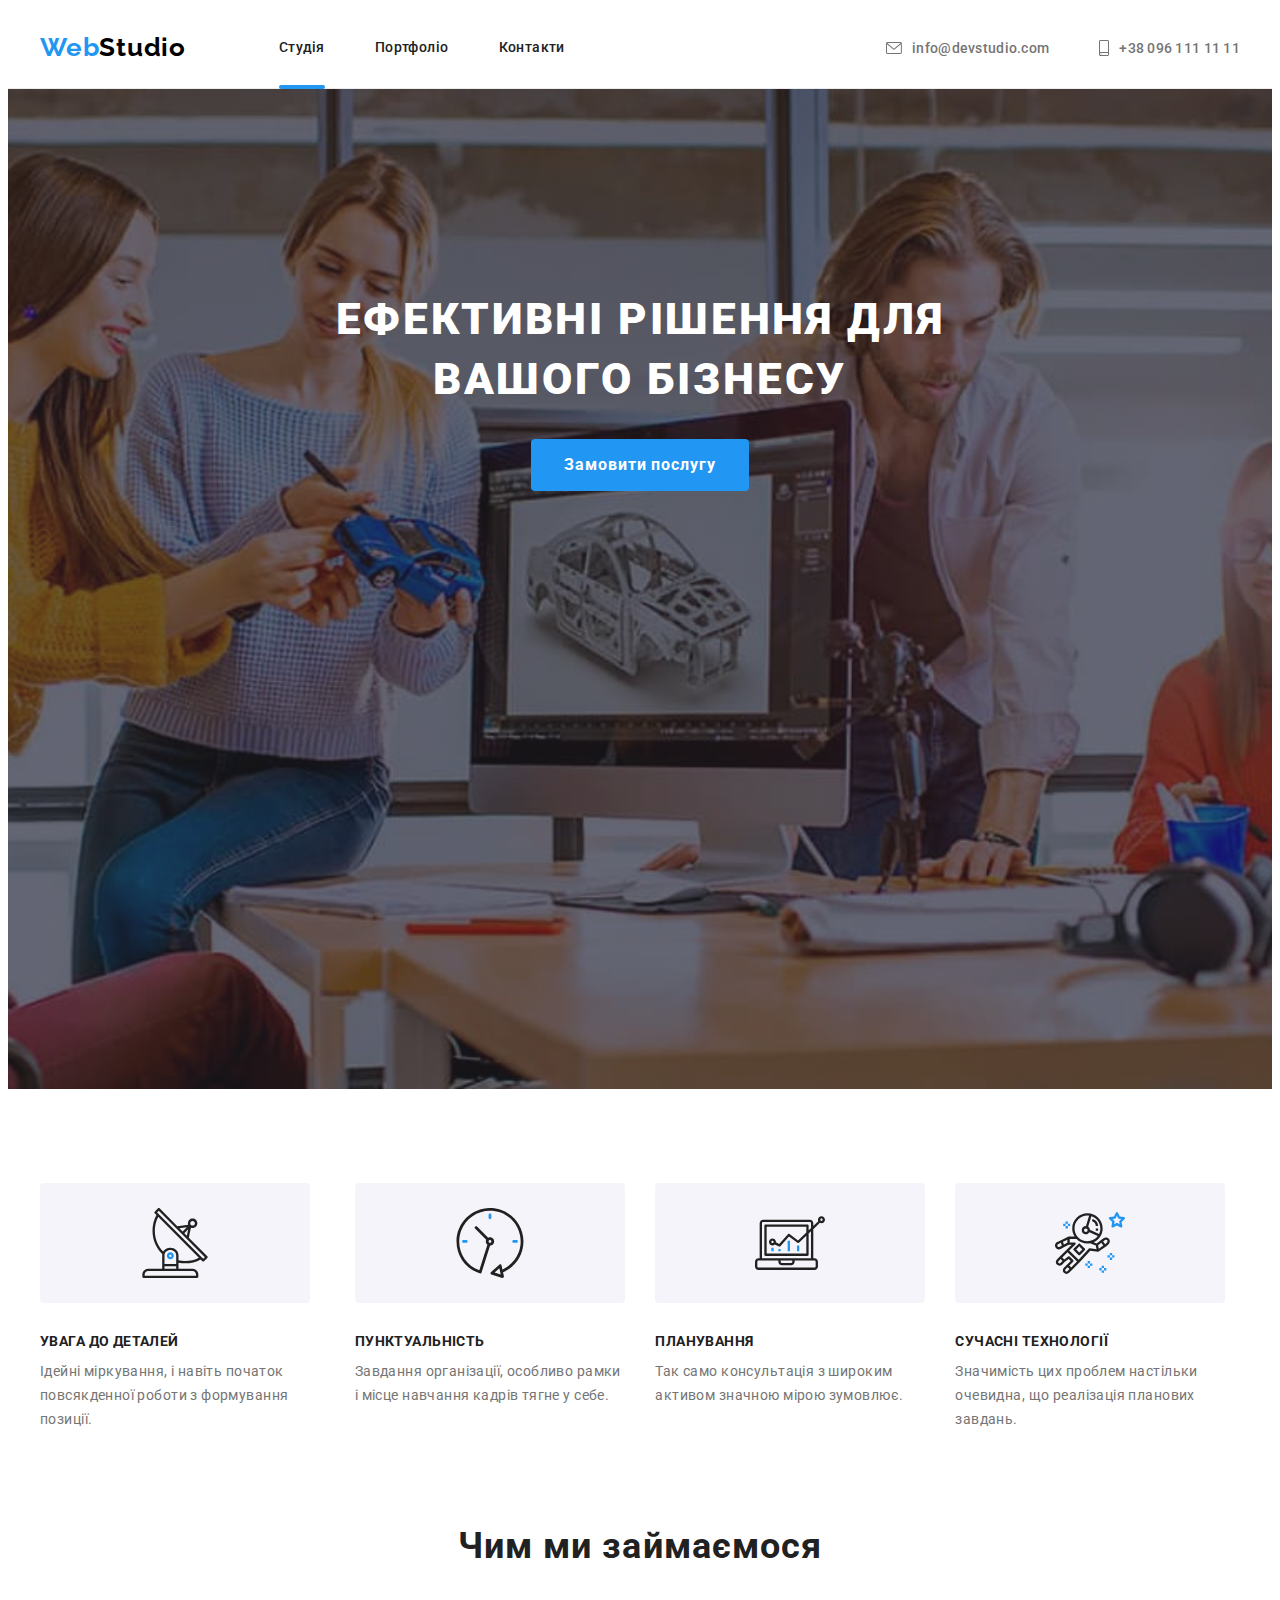
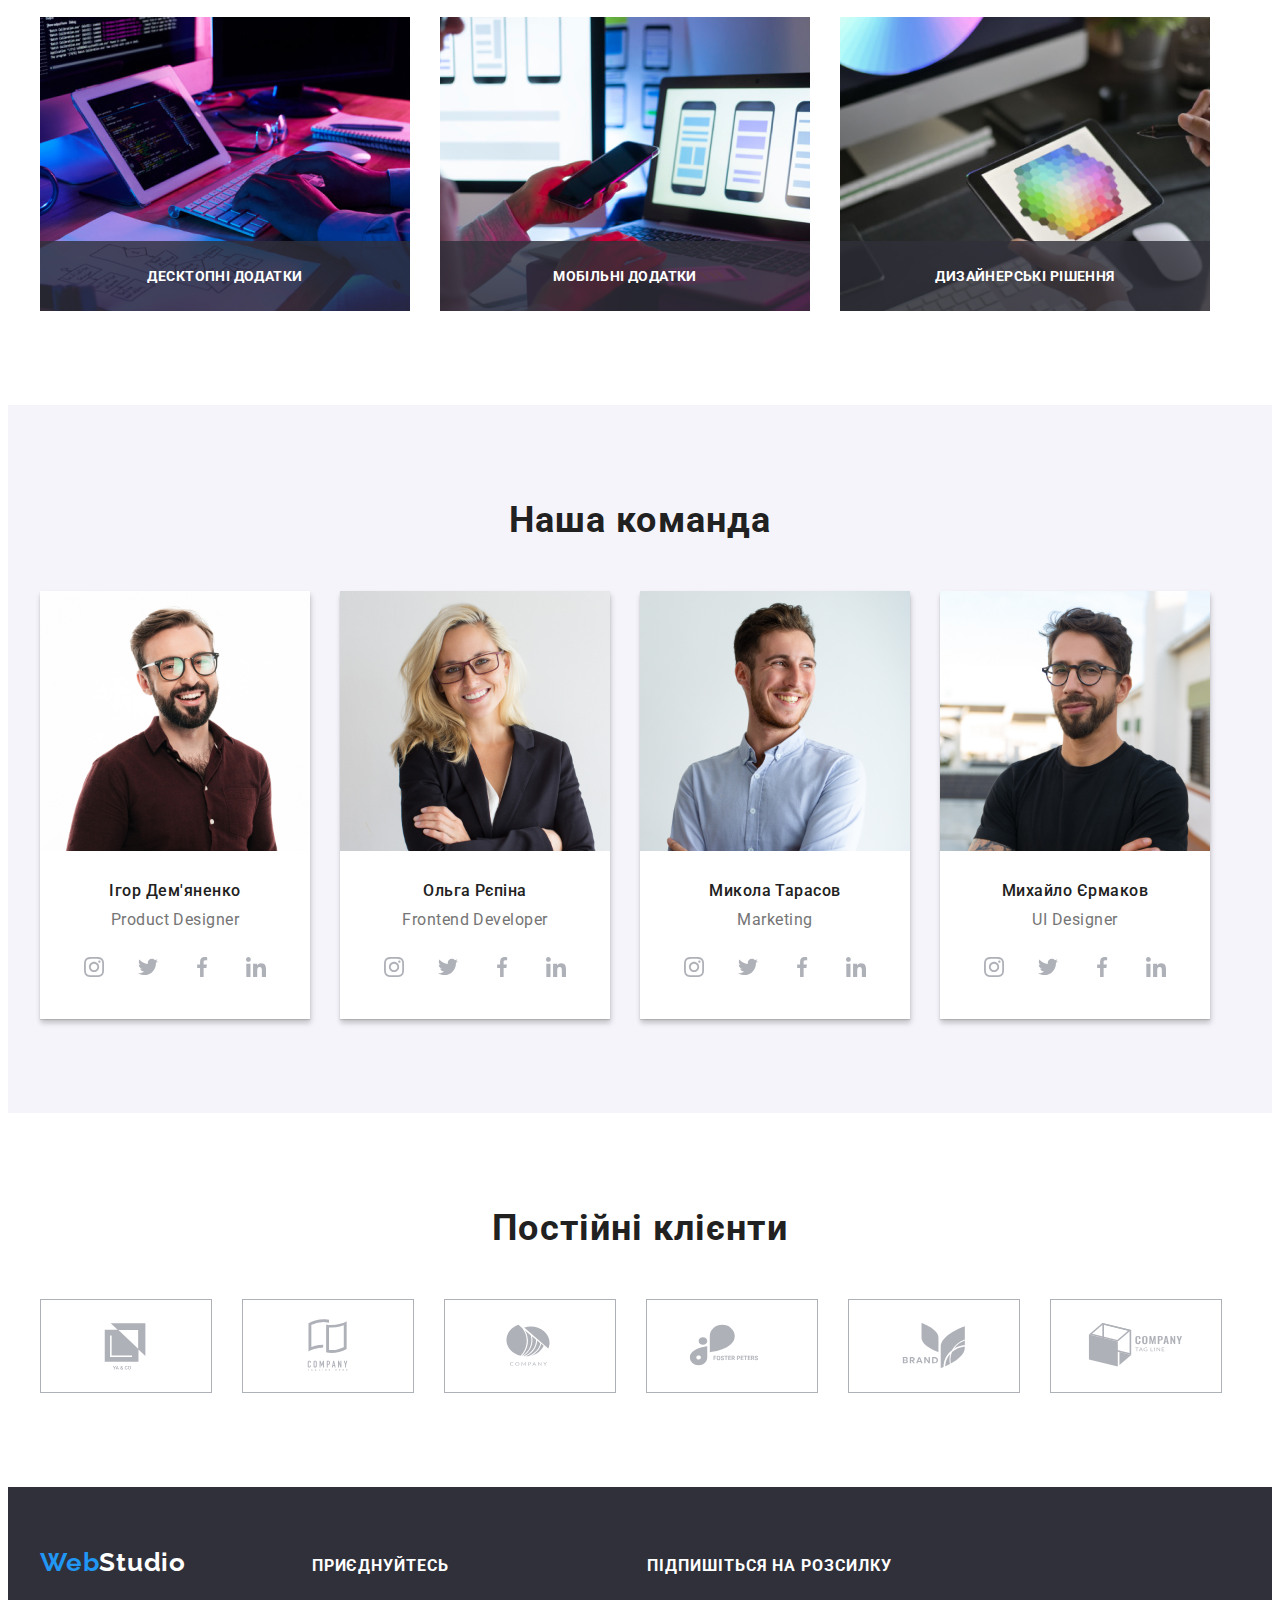
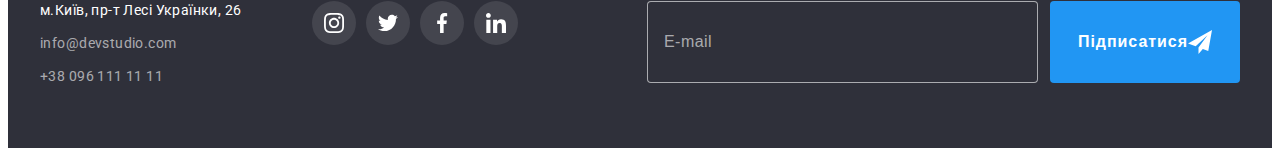
==== index.html @ e8930f2f "summary required" ====
<!DOCTYPE html>
<html lang="uk">
  <head>
    <meta charset="UTF-8" />
    <meta http-equiv="X-UA-Compatible" content="IE=edge" />
    <meta name="viewport" content="width=device-width, initial-scale=1.0" />
    <title>Web Studio</title>
    <link rel="preconnect" href="https://fonts.googleapis.com" />
    <link rel="preconnect" href="https://fonts.gstatic.com" crossorigin />
    <link
      href="https://fonts.googleapis.com/css2?family=Montserrat:wght@400;700&family=Raleway:wght@700&family=Roboto:wght@400;500;700;900&display=swap"
      rel="stylesheet"
    />

    <!-- normalize -->
     <link
      rel="stylesheet"
      href="https://cdnjs.cloudflare.com/ajax/libs/modern-normalize/1.1.0/modern-normalize.min.css"
      integrity="sha512-wpPYUAdjBVSE4KJnH1VR1HeZfpl1ub8YT/NKx4PuQ5NmX2tKuGu6U/JRp5y+Y8XG2tV+wKQpNHVUX03MfMFn9Q=="
      crossorigin="anonymous"
      referrerpolicy="no-referrer"
    /> 

    <link rel="stylesheet" href="./css/styles.css"/>
  </head>
  <body>
    <!-- Шапка сторінки -->
    <header class="section-header">
      <div class="container header-box">
        <a class="link-header" href=""><span class="logo">Web</span>Studio</a>

      <!-- Навігація -->
      <nav class="nav">
        <ul class="nav-list">
          <li class="nav-item">
            <a class="link-n current" href="index.html">Студія</a>
          </li>
          <li class="nav-item">
            <a class="link-n" href="portfolio.html">Портфоліо</a>
          </li>
          <li class="nav-item">
            <a class="link-n" href="">Контакти</a></li>
        </ul>
      </nav>
     
        <ul class="list-contacts">
        <li class="contacts">
          
          <a class="link-mail" href="mailto:info@devstudio.com"
            ><svg class="mail-icon" width="16" height="12">
              <use href="./Images/icons.svg#icon-envelope">                
              </use>
            </svg>info@devstudio.com</a>
          
        </li>
        <li class="contacts">
          
          <a class="link-tel tel" href="tel:+380961111111"
            ><svg class="tel-icon" width="10" height="16">
              <use href="./Images/icons.svg#icon-smartphone">                
              </use>
            </svg>+38 096 111 11 11</a>
            
        </li>
      </ul>      
    </div>      
    </header>

  <main>
      <!--Hero-->
      <section class="section-hero">
      
        <h1 class="hero-title">Ефективні рішення для вашого бізнесу</h1>
        <button data-modal-open class="button" type="button">Замовити послугу</button>
      
      </section>


       <!--Feature-->
      <section class="section section-feature">
        <div class="container">
          <ul class="feature-list">
            <li class="feature-item">
              <div class="feature-btn">
                <svg class="btn-icon" width="70" height="70">
                  <use href="./Images/icons.svg#icon-antenna-1"></use>
                </svg>
              </div>
              <h2 class="features">УВАГА ДО ДЕТАЛЕЙ</h2>
              <p class="subtitle">
                Ідейні міркування, і навіть початок повсякденної роботи з
                формування позиції.
              </p>
            </li>
            <li class="feature-item">
              <div class="feature-btn">
                <svg class="btn-icon" width="70" height="70">
                  <use href="./Images/icons.svg#icon-clock-1"></use>
                </svg>
              </div>
              <h2 class="features">ПУНКТУАЛЬНІСТЬ</h2>
              <p class="subtitle">
                Завдання організації, особливо рамки і місце навчання кадрів
                тягне у себе.
              </p>
            </li>
            <li class="feature-item">
              <div class="feature-btn">
                <svg class="btn-icon" width="70" height="70">
                  <use href="./Images/icons.svg#icon-diagram-1"></use>
                </svg>
              </div>
              <h2 class="features">ПЛАНУВАННЯ</h2>
              <p class="subtitle">
                Так само консультація з широким активом значною мірою зумовлює.
              </p>
            </li>
            <li class="feature-item">
            <div class="feature-btn"> 
                <svg class="btn-icon" width="70" height="70">
                  <use href="./Images/icons.svg#icon-astronaut-1"></use>
                </svg>
              </div> 
              <h2 class="features">СУЧАСНІ ТЕХНОЛОГІЇ</h2>
              <p class="subtitle">
                Значимість цих проблем настільки очевидна, що реалізація
                планових завдань.
              </p>
            </li>
          </ul>
        </div>
      </section>


      <!--Чим ми займаємося-->
      <section class=" section section-work">
        <div class="container">
          <h2 class="title">Чим ми займаємося</h2>
        <ul class="work-list">
          <li class="work-item">          
            <img class="work-image"
              src="./Images/imagesbody/box 1.jpg"
              alt="Десктопні додатки"
              width="370"
            />
            <div class="card-thumb">
            <h3 class="card-title">Десктопні додатки</h3>
            </div>
          </li>
          <li class="work-item">           
            <img
              src="./Images/imagesbody/box 2.jpg"
              alt="Мобільні додатки"
             width="370"
            />
            <div class="card-thumb">
           <h3 class="card-title">Мобільні додатки</h3>
           </div> 
          </li>
          <li class="work-item">            
            <img
              src="./Images/imagesbody/box 3.jpg"
              alt="Дизайнерськи рішення"
              width="370"
            />
            <div class="card-thumb">
            <h3 class="card-title">Дизайнерські рішення</h3>
            </div>
          </li>
        </ul>
      </div>        
      </section>

      <!--Наша команда-->
      <section class="section section-about">
        <div class="container container-team"> 
          <h2 class="title">Наша команда</h2>

        <ul class="team-list">
          <li class="team-item">
            <img
              src="./Images/imagesbody/photo1.jpg"
              alt="Product Designer"
             width="270"
            />
            <div class="team-text">
              <h3 class="team">Ігор Дем'яненко</h3>
            <p class="team-subtitle" lang="en">Product Designer</p>
          
          
           <ul class="social-list">
            <li class="social-item">
              <a class="social-link" href="">
               <svg class="social-icon" width="20" height="20">
                <use href="./Images/icons.svg#icon-instagram">
                </use>
               </svg>
                </a>
              </li>
            <li class="social-item">
              <a class="social-link" href="">
              <svg class="social-icon" width="20" height="20">
                <use href="./Images/icons.svg#icon-twitter">
                </use>
              </svg>
                </a>
              </li>
            <li class="social-item">
              <a class="social-link" href="">
              <svg class="social-icon" width="20" height="20">
                <use href="./Images/icons.svg#icon-facebook">
                </use>
              </svg>
                </a>
              </li>
            <li class="social-item">
              <a class="social-link" href="">
              <svg class="social-icon" width="20" height="20">
                <use href="./Images/icons.svg#icon-linkedin">
                </use>
              </svg>
                </a>
              </li>
           </ul>             
          </div>            
          
          <li class="team-item">
            <img
              src="./Images/imagesbody/photo2.jpg"
              alt="Frontend Developer"
              width="270"
            />
            <div class="team-text">
              <h3 class="team">Ольга Рєпіна</h3>
            <p class="team-subtitle" lang="en">Frontend Developer</p>
          
          
           <ul class="social-list">
            <li class="social-item">
              <a class="social-link" href="">
               <svg class="social-icon" width="20" height="20">
                <use href="./Images/icons.svg#icon-instagram">
                </use>
               </svg>
                </a>
              </li>
            <li class="social-item">
              <a class="social-link" href="">
              <svg class="social-icon" width="20" height="20">
                <use href="./Images/icons.svg#icon-twitter">
                </use>
              </svg>
                </a>
              </li>
            <li class="social-item">
              <a class="social-link" href="" >
              <svg class="social-icon" width="20" height="20">
                <use href="./Images/icons.svg#icon-facebook">
                </use>
              </svg>
                </a>
              </li>
            <li class="social-item">
              <a class="social-link" href="">
              <svg class="social-icon" width="20" height="20">
                <use href="./Images/icons.svg#icon-linkedin">
                </use>
              </svg>
                </a>
              </li>
           </ul>             
          </div>
            
            
          </li>
          <li class="team-item">
            <img src="./Images/imagesbody/photo3.jpg" 
            alt="Marketing"
            width="270"/>
            <div class="team-text">
              <h3 class="team">Микола Тарасов</h3>
            <p class="team-subtitle" lang="en">Marketing</p>
          
          
           <ul class="social-list">
            <li class="social-item">
              <a class="social-link" href="" width="44" height="44">
               <svg class="social-icon" width="20" height="20">
                <use href="./Images/icons.svg#icon-instagram">
                </use>
               </svg>
                </a>
              </li>
            <li class="social-item">
              <a class="social-link" href="" width="44" height="44">
              <svg class="social-icon" width="20" height="20">
                <use href="./Images/icons.svg#icon-twitter">
                </use>
              </svg>
                </a>
              </li>
            <li class="social-item">
              <a class="social-link" href="" width="44" height="44">
              <svg class="social-icon" width="20" height="20">
                <use href="./Images/icons.svg#icon-facebook">
                </use>
              </svg>
                </a>
              </li>
            <li class="social-item">
              <a class="social-link" href="" width="44" height="44">
              <svg class="social-icon" width="20" height="20">
                <use href="./Images/icons.svg#icon-linkedin">
                </use>
              </svg>
                </a>
              </li>
           </ul>             
          </div>
            
            
          </li>
          <li class="team-item">
            <img
              src="./Images/imagesbody/photo4.jpg"
              alt="UI Designer"
            width="270"/>
            <div class="team-text">
              <h3 class="team">Михайло Єрмаков</h3>
            <p class="team-subtitle" lang="en">UI Designer</p>
          
           <ul class="social-list">
            <li class="social-item">
            <a class="social-link" href="">
               <svg class="social-icon" width="20" height="20">
                <use href="./Images/icons.svg#icon-instagram">
                </use>
               </svg>
                </a>
              </li>
            <li class="social-item">
              <a class="social-link" href="">
              <svg class="social-icon" width="20" height="20">
                <use href="./Images/icons.svg#icon-twitter">
                </use>
              </svg>
                </a>
              </li>
            <li class="social-item">
              <a class="social-link" href="">
              <svg class="social-icon" width="20" height="20">
                <use href="./Images/icons.svg#icon-facebook">
                </use>
              </svg>
                </a>
              </li>
            <li class="social-item">
              <a class="social-link" href="">
              <svg class="social-icon" width="20" height="20">
                <use href="./Images/icons.svg#icon-linkedin">
                </use>
              </svg>
                </a>
              </li>
           </ul>             
          </div>                        
          </li>
        </ul>
      </div>       
      </section>
    </main>

    <!-- Постійні клієнти -->

    <section class="section section-clients">
      <h2 class="client-title">Постійні клієнти</h2>
      <div class="container container-client">
        <ul class="client-list">
          <li class="client-item">
            <a class="client-link" href="">
              <svg class="client-icon" width="106" height="60">
                <use href="./Images/icons.svg#icon-Logo">                  
                </use>
              </svg>
            </a>
          </li>
          <li class="client-item">
             <a class="client-link" href="">
              <svg class="client-icon" width="106" height="60">
                <use href="./Images/icons.svg#icon-Logo1">                  
                </use>
              </svg>
            </a>
          </li>
          <li class="client-item">
             <a class="client-link" href="">
              <svg class="client-icon" width="106" height="60">
                <use href="./Images/icons.svg#icon-Logo2">                  
                </use>
              </svg>
            </a>
          </li>
          <li class="client-item">
             <a class="client-link" href="">
              <svg class="client-icon" width="106" height="60">
                <use href="./Images/icons.svg#icon-Logo3">                  
                </use>
              </svg>
            </a>
          </li>
          <li class="client-item">
             <a class="client-link" href="">
              <svg class="client-icon" width="106" height="60">
                <use href="./Images/icons.svg#icon-Logo4">                  
                </use>
              </svg>
            </a>
          </li>
          <li class="client-item">
             <a class="client-link" href="">
              <svg class="client-icon" width="106" height="60">
                <use href="./Images/icons.svg#icon-Logo5">                  
                </use>
              </svg>
            </a>
          </li>
        </ul>
      </div>
    </section>

    <!--Підвал-->

    <footer class="section-footer">
      <div class="container flex-container-f">
            <div class="footer-contacts">
                <a class="footer-link" href="">
                    <span class="logo">Web</span><span class="tail">Studio</span></a>
                <address>
                    <ul class="footer-list">
                        <li class="link-footer-address"><a class="link-footer-address"
                                href="https://www.google.com/maps/place/%D0%B1%D1%83%D0%BB.+%D0%9B%D0%B5%D1%81%D0%B8+%D0%A3%D0%BA%D1%80%D0%B0%D0%B8%D0%BD%D0%BA%D0%B8,+26,+%D0%9A%D0%B8%D0%B5%D0%B2,+02000/@50.4265807,30.5383858,17z/data=!3m1!4b1!4m5!3m4!1s0x40d4cf0e033ecbe9:0x57a4dffefec77da0!8m2!3d50.4265807!4d30.5383858">м.Київ,
                                пр-т Лесі Українки, 26</a></li>
                        <li class="link-footer-item">
                            <a class="link-footer-item" href="mailto:info@devstudio.com">info@devstudio.com</a>
                        </li>
                        <li class="link-footer-item">
                            <a class="link-footer-item" href="tel:+380961111111">+38 096 111 11 11</a>
                        </li>
                    </ul>
                </address>
            </div>
      
    <div class="social">
      <p class="social-title">Приєднуйтесь</p>
      <ul class="social-list">
        <li class="social-item">
          <a class="social-link-f" href="">
            <svg class="footer-icon" width="20" height="20">
              <use href="./Images/icons.svg#icon-instagram">                
              </use> 
            </svg>
          </a>
        </li>
        <li class="social-item">
        <a class="social-link-f" href="">
            <svg class="footer-icon" width="20" height="20">
              <use href="./Images/icons.svg#icon-twitter">                
              </use> 
            </svg>
          </a>  
        </li>
        <li class="social-item">
          <a class="social-link-f" href="">
            <svg class="footer-icon" width="20" height="20">
              <use href="./Images/icons.svg#icon-facebook">                
              </use> 
            </svg>
          </a>
        </li>
        <li class="social-item">
          <a class="social-link-f" href="">
            <svg class="footer-icon" width="20" height="20">
              <use href="./Images/icons.svg#icon-linkedin">                
              </use> 
            </svg>
          </a>
        </li>
      </ul>
    </div>

    <!-- Форма підписки -->

    <div class="flex-container-subscribe">
      <strong class="mailing">Підпишіться на розсилку</strong>
    <form class="subscribe-form">
      
      
      <label class="s-label">  
      <input class="subscribe-field" type="text" placeholder="E-mail"></label>
            
      <button class="footer-btn" type="submit">
     Підписатися
        <svg class="icon-subscribe" width="24", height="24">
          <use href="./Images/icons.svg#icon-icon-send"></use></svg>
          </button>                
      </form>
    </div>
    </div>    
    </footer>

            <!-- Модальне вікно -->
     
     <div class="backdrop is-hidden" data-modal>       
      <div class="modal">
             
          <button data-modal-close class="modal-btn" type="button" >
         <svg class="modal-icon" width="11" height="11" id="icon-close" viewBox="0 0 32 32">
<path d="M32 3.223l-3.223-3.223-12.777 12.777-12.777-12.777-3.223 3.223 12.777 12.777-12.777 12.777 3.223 3.223 12.777-12.777 12.777 12.777 3.223-3.223-12.777-12.777 12.777-12.777z">
          <use href="./Images/icons.svg#icon-close"></use> 
        </svg>
       </button>
      
         <form name="form" class="form">
          <strong class="form-title">Залиште свої дані, ми вам передзвонимо</strong>
        <div class="form-group" >
      
<label for="user-name" class="label">Ім'я</label>
  <div class="f-group">
  <input class="field" type="text" name="user-name" id="user-name">
<svg class="f-icon" width="12" height="12"><use href="./Images/icons.svg#icon-person-black-18dp"></use>
</svg>
</div>


<label for="user-phone" class="label">Телефон</label>
  <div class="f-group">
  <input class="field" type="tel" name="user-phone" id="user-phone">
<svg class="f-icon" ><use href="./Images/icons.svg#icon-phone-black-18dp"></use>
</svg>
</div>


<label for="user-mail" class="label">Пошта</label>
  <div class="f-group">
  <input class="field" type="mail" name="user-mail" id="user-mail">
 <svg class="f-icon" width="" height=""><use href="./Images/icons.svg#icon-email-black-18dp"></use> 
</svg>
</div>


<label for="com-text" class="t-label">Коментар</label>
  <textarea id="com-text" class="comment" name="comment" placeholder="Введіть текст" type="text"></textarea>


<!-- Checkbox -->


<label class="check-label">
  <input class="check-input" type="checkbox" name="checkbox">

  <span class="icon-check"></span>
  <span class="check-text">Погоджуюся з розсилкою та приймаю
    <a class="form-link" href="">Умови договору</a>
  </span>
</label>

  
  
<button class="btn-form" type="submit"><span class="btn-t">Відправити</span></button>
        
       </form>
      </div>       
    </div>
    <script src="./Js/modal.js"></script>
  </body>
</html>
---- css/styles.css ----
:root {
   /* Текстові кольори */
--main-txt-color: #757575;
--header-color: #212121;
--accent-color: #2196F3;
--txt-color: #FFFFFF;
--add-color: rgba(255, 255, 255, 0.6);

/* Фонові кольри */
--main-bg-color: #FFFFFF;
--section-bg-color: #2F303A;
--add-bg-color: #F5F4FA;

/* Інше */
--animation: 250ms cubic-bezier(0.4, 0, 0.2, 1);

}


/* Стилі для index.html */
body {
    color: var(--main-txt-color);
    background-color: var(--main-bg-color);
    font-family: 'Roboto';
        font-size: 14px;
        line-height: calc(24/14);    
        letter-spacing: 0.03em;
}

.section {
    padding-top: 94px;
    padding-bottom: 94px;
}

.container {
    width: 1200px;
    margin-right: auto;
    margin-left: auto;
    padding-right: 15px;
    padding-left: 15px;

}

/* Шапка */
.section-header {
border-bottom: 1px solid #ECECEC;

} 
    
    
    

.header-box {
    display: flex;
    width: 1200px;
        padding-right: 15px;
        padding-left: 15px;
        align-items: center;


}



.link-header {
    color: black;
    text-decoration: none;
    font-family: 'Raleway';
        font-weight: 700;
        font-size: 26px;
        line-height: calc(31/26);  
        letter-spacing: 0.03em;
        margin-right: 93px;
            padding-top: 24px;
            padding-bottom: 25px;
}
.logo {
    color: var(--accent-color);
    margin-top: 0;
        margin-bottom: 0;
    
}

.list {

    margin: 0;

}

ul {
    list-style: none;
    margin-top: 0;
    margin-bottom: 0;
    padding: 0;
}

img {
    display: block;
    max-width: 100%;
    height: auto;
}

/* Навігація */

.nav {
    margin-right: auto;


}

.nav-list {
    display: flex;
    gap: 50px;
     padding: 0; 
    align-items: center;
    
    

}

.nav-item {
    position: relative;
    display: block;
 
   
}
.nav .link-n {
    display: block;
    color: var(--header-color);
    font-weight: 500;
    line-height: 1.14;
    display: block;
    align-items: baseline;
    padding: 0;
     text-decoration: none;
     padding: 32px 0; 

    transition: color 250ms cubic-bezier(0.4, 0, 0.2, 1);
    


}

 .link-n:hover,
 .link-n:focus {
    color: var(--accent-color);
}

.list-contacts {
    display: flex;    
    align-items: center;    
    gap: 50px;  
}


.link-mail {
    color: var(--main-txt-color);
    text-decoration: none;
    font-weight: 500;
    line-height: calc(16/14);
    letter-spacing: 0.02em;
    padding: 32px 0;
    display: flex;
    align-items: center;
    transition: color 250ms cubic-bezier(0.4, 0, 0.2, 1);
}



.link-tel {
    color: var(--main-txt-color);
    font-weight: 500;
        line-height: calc(16/14);
        letter-spacing: 0.02em;
        text-decoration: none;
        padding: 32px 0;
        display: flex;
        text-align:center;
        transition: color 250ms cubic-bezier(0.4, 0, 0.2, 1);
        
        
}

.link-mail:hover,
.link-mail:focus,
.link-tel:hover,
.link-tel:focus {
    color: var(--accent-color);

}
.current {
    color: var(--accent-color);
    text-decoration: none;
    font-weight: 500;
    font-size: 14px;
    line-height: calc(16/14);
    letter-spacing: 0.02em;
    
}

  
 .current::after {
    content: ""; 
    position: absolute;
     width: 100%;
    height: 4px; 
    left: 0;
     border-radius: 2px; 
     border: transparent;
     background-color: var(--accent-color);    
    bottom: -1px; 
      display: block;  
}  
.mail-icon {
    fill: currentColor;
    margin-right: 10px;

}
.tel-icon {
    fill: currentColor;
    margin-right: 10px;
}

/* Hero */
.section-hero {
    max-width: 1600px;
    height: 600px;
    margin-left: auto;
    margin-right: auto;
    margin-top: 0;
    margin-bottom: 0;
    padding-top: 200px;
    padding-bottom: 200px;
    background-image: linear-gradient(to right, rgba(47, 48, 58, 0.4),
            rgba(47, 48, 58, 0.4)), url(../Images/imagesbody/img-hero.jpg);
    background-repeat: no-repeat;
    background-size: cover;
    background-position: center;
}

.hero-title {
    margin-top: 0;
    margin-bottom: 30px;
        font-weight: 900;
        font-size: 44px;
        line-height: calc(60/44);
        letter-spacing: 0.06em;
        text-transform: uppercase;
        color: var(--txt-color);
        margin-right: auto;
            margin-left: auto;
            width: 696px;
            text-align: center;
            padding: 0;
            

}

.section-hero, 
.section-footer {
    background-color: var(--section-bg-color);
    color: var(--txt-color);
}

.button {
    background-color: var(--accent-color);
    color: var(--txt-color);
    font-family: inherit;
        font-weight: 700;
        font-size: 16px;
        line-height: calc(30/16);   
        letter-spacing: 0.06em;
        cursor: pointer;
        border-radius: 4px;
        padding: 10px 32px;
        text-align: center;
        border: 1px solid transparent;
        display: block;
        margin-right: auto;
        margin-left: auto;
       
}


/* Feature */


.feature-list {
    padding: 0;
    margin: 0;
    display: flex;
    gap: 30px;
}



.feature-item :not(:nth-last-child) {
    margin-right: 30px;
}

.feature-btn {
    display: flex;
    align-items: center;
    justify-content: center;
    width: 270px;
        height: 120px;
         border: transparent; 
        border-radius: 4px;
        background-color: var(--add-bg-color);
        margin-bottom: 30px;
        
    
    
}

.features {
        font-weight: 700;
        font-size: 14px;
        line-height: calc(16/14);
        letter-spacing: 0.03em;
        text-transform: uppercase;
        color: var(--header-color);
        margin-top: 0;
        margin-bottom: 10px;
        padding: 0;
}

.title {
        font-weight: 700;
        font-size: 36px;
        line-height: calc(42/36);
        letter-spacing: 0.03em;
        color: var(--header-color);
            text-align: center;
            padding: 0;
            margin-top: 0;
                margin-bottom: 50px;

}

.subtitle {
    font-size: 14px;
    line-height: calc(24/14);
    letter-spacing: 0.03em;
    margin-top: 0;
    margin-bottom: 0;

}

/* Чим ми займаємося */

.section-work {

    padding-top: 0;
    padding-bottom: 94px;
     


}

.work-list {
    display: flex;
    gap: 30px;
    padding: 0;        
        
}

.work-item {
    position: relative;
} 
 
  .card-thumb {  
    position: absolute;
    width: 370px;
    height: 70px;
    background-color: rgba(47, 48, 58, 0.8);
    display: flex;
    align-items: center;
    justify-content: center;
    bottom: 0;
    left: 0;
    
} 

.work-image {
    position: relative;
}

.card-title {
   
        padding: 0;
        font-weight: 700;
        font-size: 14px;
        line-height: calc(16/14);
        letter-spacing: 0.03em;
        text-transform: uppercase;
        color: var(--txt-color);
       
        
} 

.card-title :nth-child(3n) {
    padding: 27px 94px;
}



/* Наша команда */
.section-about {
    background-color: var(--add-bg-color);
    margin-top: 0;
    margin-bottom: 0;
} 

.container-team {
    justify-content: space-evenly;
    
}

.team-list {
    display: flex;
    gap: 30px;
    padding: 0;
}

.team-item {
    background-color: var(--main-bg-color);
    box-shadow: 0px 1px 1px
    rgba(0, 0, 0, 0.12),
    0px 4px 4px
    rgba(0, 0, 0, 0.06),
    1px 4px 6px 
    rgba(0, 0, 0, 0.16);
  
}

.social-list {
    display: flex;
    align-items: center;
    justify-content: center;
    gap: 10px;
    
}



.social-item {
    display: inline-block;
    margin: 0;
    
    
}

.social-link {
    display: flex;
    align-items: center;
        justify-content: center;
    fill: #AFB1B8;
     width: 44px;
     height: 44px; 
    border-radius: 50%;   
     gap: 10px; 
     transition: background-color 250ms cubic-bezier(0.4, 0, 0.2, 1),
     fill 250ms cubic-bezier(0.4, 0, 0.2, 1);
    
     
    

}

.social-link:hover,
.social-link:focus {
    fill: var(--txt-color);
    background-color: var(--accent-color);

    
}



.team {
        font-weight: 500;
        font-size: 16px;
        line-height: calc(19/16);
        letter-spacing: 0.03em;
        color: var(--header-color);
        margin: 0;
        margin-bottom: 10px;
        
}



.team-text {
   
text-align: center;
 padding-top: 30px;
 padding-bottom: 30px;  

}

.team-subtitle {
    font-size: 16px;
    line-height: calc(19/16);
    letter-spacing: 0.03em;
    margin-top: 0;
         margin-bottom: 16; 
         
}



.link {
    text-decoration: none;
}


/* Постійні клієнти */

.section-clients {
   
    justify-content: center;
}

.client-title {
    
    font-weight: 700;
        font-size: 36px;
        line-height: calc(42/36);
        letter-spacing: 0.03em;
        color: var(--header-color);
        text-align: center;
        padding: 0;
        margin: 0;
        margin-bottom: 50px;
}

.client-list {
  display: flex;
  gap: 30px;
  margin-left: auto;
  margin-right: auto;
}

.client-link {
    display: flex;
    align-items: center;
    justify-content: center;
   fill: #AFB1B8;
    width: 170px;
    height: 92px;
    border: 1px solid #afb1b8;
    transition: border-color 250ms cubic-bezier(0.4, 0, 0.2, 1), 
    fill 250ms cubic-bezier(0.4, 0, 0.2, 1);
    
}

 .client-link:hover,
.client-link:focus {
    fill: var(--accent-color);
    border: 1px solid var(--accent-color);;
} 





/* Підвал */
.section-footer {
    margin-top: 0;
        margin-bottom: 0;
        padding-top: 60px;
            padding-bottom: 60px;
}

.flex-container-f {
    display: flex;
    align-items: baseline;
        
    
}



.footer-list {
    
    margin-left: 0;
    padding: 0;
}


.footer-link {
    font-family: 'Raleway';
        font-weight: 700;
        font-size: 26px;
        line-height: calc(31/26);       
        letter-spacing: 0.03em;
        color: var(--txt-color);
        text-decoration: none;
        margin-top: 20px;

        transition: color 250ms cubic-bezier(0.4, 0, 0.2, 1);
           
}

address {
    font-style: normal;
    margin-top: 20px;

}

.paragraph {
    padding: 0;
    margin: 0;
    margin-bottom: 9px;
}



.link-footer:hover,
.link-footer:focus {
    color: var(--accent-color);
    text-decoration: none;
}



.link-footer {
    display: block;
    color: var(--add-color);
    text-decoration: none;
    font-size: 14px;
    line-height: calc(24/14);

    transition: color 500ms cubic-bezier(0.4, 0, 0.2, 1);

}
.link-footer-address {
    text-decoration: none;
    color: var(--txt-color);
    margin-bottom: 9px;
    transition: color 500ms cubic-bezier(0.4, 0, 0.2, 1);

}
.link-footer-address:hover,
.link-footer-address:focus {
    color: var(--accent-color);
    text-decoration: none;
}

 .link-footer-item {
    color: var(--add-color);
    text-decoration: none;
    font-size: 14px;
    line-height: calc(24/14);
    margin-bottom: 9px;
    transition: color 500ms cubic-bezier(0.4, 0, 0.2, 1);
}

.link-footer-item:hover,
.link-footer-item:focus {
    color: var(--accent-color);
    text-decoration: none;
}

.link-footer-item:last-child {
    margin-bottom: 0px;
}

.social {
    margin-left: 70px;
    
}

.social-title {
    font-weight: 700;
        font-size: 16px;
        line-height: calc(30/16);
        letter-spacing: 0.06em;
    text-transform: uppercase;
    margin: 0;
    margin-bottom: 20px;
}
  
.social-link-f {
    display: flex;
    align-items: center;
    justify-content: center;
    width: 44px;
    height: 44px;
    background-color: rgba(255, 255, 255, 0.1);
    border-radius: 50%;
    display: flex;
    fill: var(--txt-color);
    transition: background-color 250ms cubic-bezier(0.4, 0, 0.2, 1);    
     
}


.social-link-f:hover,
.social-link-f:focus {
    background-color: var(--accent-color);


}

/* Форма підписки */



.flex-container-subscribe {
      

    margin-left: auto; 
}

.subscribe-form {
    display: flex;
}

.mailing {
 display: block;
    margin: 0;
    margin-bottom: 20px;
    font-weight: 700;
    font-size: 16px;
    line-height: calc(30/16);
    letter-spacing: 00.06em;
    text-transform: uppercase;
}
    
    
    

.subscribe-field {
    
    display: block;
    width: 358px;
    height: 50px;
    padding: 15px;
    padding-left: 16px;

    font-weight: 400;
        font-size: 16px;
        line-height: calc(20/16);
        letter-spacing: 0.03em;
    background-color: var(--section-bg-color);
    border: 1px solid rgba(255, 255, 255, 0.6);
    border-radius: 4px;
    color: rgba(255, 255, 255, 0.6);

    transition: border-color 250ms cubic-bezier(0.4, 0, 0.2, 1);
} 

.subscribe-field::placeholder  {
    
    top: 15px;
    left:16px;

    font-weight: 400;
    font-size: 16px;
    line-height: calc(20/16);
    letter-spacing: 0.03em;
    color: rgba(255, 255, 255, 0.6);
}

.subscribe-field:hover,
.subscribe-field:focus {
    border-color: white;
}

.footer-btn {
    
   display: flex;
   align-items: center;
    margin: 0;
   
    margin-left: 12px; 
     padding-top: 10px; 
    padding-bottom: 10px;
    padding-left: 28px;
    padding-right: 28px;
    cursor: pointer;

    
        
        font-weight: 700;
        font-size: 16px;
        line-height: calc(30/16);
        letter-spacing: 0.06em;
    
    background-color: var(--accent-color);
    color: var(--txt-color);
    border: none;
    border-radius: 4px;

justify-content: center;
    transition: border-color 250ms cubic-bezier(0.4, 0, 0.2, 1) 200ms;
 
}

.footer-btn:hover,
.footer-btn:focus {
    border-color: white;
}




.icon-subscribe {
   
    padding: 0;   
    
    fill: var(--txt-color)
    
}







/* Модальне вікно */
 
.backdrop.is-hidden {
    visibility: hidden;
    opacity: 0;
    pointer-events: none;
}

.backdrop {
    position: fixed;
    top: 0;
    left: 0;
    width: 100%;
    height: 100%;
    background-color: rgba(0, 0, 0, 0.5);
    opacity: 1;
    visibility: visible;
    transition: opacity 250ms cubic-bezier(0.4, 0, 0.2, 1),
        visibility 250ms cubic-bezier(0.4, 0, 0.2, 1);
}

.modal {
    position: absolute;
    width: 528px;
    height: 581px;
    top: 50%;
    left: 50%;
    padding: 40px 39px 41px;
    transform: translate(-50%, -50%);
    background-color: #FFFFFF;
    border-radius: 4px;
    box-shadow: 1px 0px 2px rgba(0, 0, 0, 0.2),
        1px 0px 1px rgba(0, 0, 0, 0.14),
        3px 0px 1px rgba(0, 0, 0, 0.12);
}



.modal-btn {
    position: absolute;
     width: 30px;
    height: 30px;
    border-radius: 50%; 
    top: 8px;
    right: 8px;
    cursor: pointer;
    fill: var(--header-color);
     background-color: var(--main-bg-color); 
    border: 1px solid rgba(0, 0, 0, 0.1);

    transition: border-color 250ms cubic-bezier(0.4, 0, 0.2, 1) 250ms,
    color 250ms cubic-bezier(0.4, 0, 0.2, 1) 250ms;
}

.modal-btn:hover,
.modal-btn:focus {
    fill: var(--accent-color);
    border-color: var(--accent-color);
}

/* Форма модалки */

.form-title {
    display: block;
    text-align: center;
font-weight: 700;
font-size: 20px;
line-height: 23.44px;
letter-spacing: 0.03em;
margin: 0;
margin-bottom: 12px;

color: var(--header-color);
}

.form-group {
    margin: 0 auto;
    padding: 0;
   display: block;  

}

.label {
    display: block;
    align-items: center;
    justify-content: center;
    font-weight: 400;
    font-size: 12px;
    line-height: 14px;
    letter-spacing: 0.01em;
    margin: 0;
    margin-bottom: 4px;

    color: rgba(117, 117, 117, 1);
}

.f-group {
    position: relative;
    margin-bottom: 12px;
   
}

.field {

    width: 100%;
    height: 40px;
    border: 1px solid rgba(33, 33, 33, 0.2);
    border-radius: 4px;
    
    padding-left: 42px;
    margin: 0; 
        


    transition: border-color 250ms cubic-bezier(0.4, 0, 0.2, 1) 250ms;

}

.field:hover,
.field:focus {

    border-color: var(--accent-color);
}

.field:focus-within + .f-icon {
    fill: var(--accent-color);
    stroke: var(--accent-color);
}

.f-icon {
   position: absolute; 
    width: 15px;
        height: 15px;
   top: 14px;
   left: 15px;
   
   


transition: background-color 250ms cubic-bezier(0.4, 0, 0.2, 1) 250ms;    
    
} 

.f-icon:hover {
    fill: var(--accent-color);
}




.t-label {
    margin: 0;
    margin-bottom: 4px;
    padding: 0;
    font-weight: 400;
        font-size: 12px;
        line-height: 14.06px;
        letter-spacing: 0.01em;
        color: rgba(117, 117, 117, 1);
}

.comment {
    width: 100%;
    height: 120px;
    resize: none;
    padding: 12px 16px;
    margin-bottom: -12px;
    border: 1.5px solid rgba(33, 33, 33, 0.2);
    border-radius: 4px;
    border-color: rgba(33, 33, 33, 0.2);
    color: rgba(117, 117, 117, 0.5);

    transition: border-color 250ms cubic-bezier(0.4, 0, 0.2, 1) 250ms;
}

.comment::placeholder {
    font-weight: 400;
    font-size: 12px;
    line-height: 14.06px;
    letter-spacing: 0.01em;
    color: rgba(117, 117, 117, 0.5);
}

.comment:hover,
.comment:focus {
    border-color: var(--accent-color);
}



/* Checkbox */

.check-input {
     position: absolute;
        width: 1px;
        height: 1px;
        margin: -1px;
        border: 0;
        padding: 0;
        white-space: nowrap;
        clip-path: inset(100%);
        clip: rect(0 0 0 0);
        overflow: hidden;  
}

.check-input:checked + .icon-check {
    border-color: var(--accent-color);
    background-color: var(--accent-color);
    background-image: url('../Images/checked.svg');

    
}

.check-input:unchecked + .icon-check {
    border-color: transparent;
    background-color: transparent;
    background-image: url('../Images/unchecked.svg');

    
}

.check-label {
    display: flex;
    margin-top: 20px;
}


.icon-check {
     display: inline-flex;
    width: 16px;
        height: 15px;
    margin-left: 10px;
    margin-bottom: -12px;
   background-image: url('../Images/unchecked.svg');
        
    
}





.check-text {
    
    margin: 0;
    
    margin-left: 9px;
    display: flex;
    user-select: none;
}



.form-link {
    display: block;
    margin-left: 4px;
    font-weight: 400;
    font-size: 14px;
    line-height: calc(24/14);
    letter-spacing: 0.03em;

    color: rgba(117, 117, 117, 1);

    transition: color 250ms cubic-bezier(0.4, 0, 0.2, 1) 250ms;
}

.form-link:hover,
.form-link:focus {
    color: rgba(33, 150, 243, 1)
}

.btn-form {
    display: block;
    padding-top: 10px;
    padding-right: 52px; 
    padding-bottom: 10px;
    padding-left: 52px;
    margin-right: auto;
    margin-top: 22px;
    margin-left: auto;
    background-color: var(--accent-color);
        color: var(--txt-color);
        cursor: pointer;
        border: none;
        border-radius: 4px;

        transition: box-shadow 250ms cubic-bezier(0.4, 0, 0.2, 1) 250ms;
}

.btn-form:hover,
.btn-form:focus {
    box-shadow: 0px 1px 1px rgba(0, 0, 0, 0.12),
        0px 4px 4px rgba(0, 0, 0, 0.06),
        1px 4px 6px rgba(0, 0, 0, 0.16);;
}

.btn-t {
    font-weight: 700;
    font-size: 16px;
    line-height: calc(30/16);
    letter-spacing: 0.06em;
}










/* Стилі для portfolio.html */
 .visually-hidden {
    position: absolute;
    width: 1px;
    height: 1px;
    margin: -1px;
    border: 0;
    padding: 0;
    white-space: nowrap;
    clip-path: inset(100%);
    clip: rect(0 0 0 0);
    overflow: hidden;
} 



.buttons {
    display: flex;
    margin-bottom: 50px;
    justify-content: center;
    padding: 0;    
    gap: 8px;
    

}
.buttons .c-buttons:last-child {
    margin-right: 0px;
}

.c-button {

    background-color: var(--add-bg-color);
    color: var(--header-color);
    font-family: inherit;
    font-weight: 500;
    font-size: 16px;
    line-height: calc(26/16);
    letter-spacing: 0.03em;
    cursor: pointer;
    border-radius: 4px;
    padding: 6px 22px;
    text-align: center;
    border: 1px solid transparent;

    transition-property: background-color, color, box-shadow;
        transition-duration: 250ms;
        transition-timing-function: cubic-bezier(0.4, 0, 0.2, 1);

}


.c-button:hover,
.c-button:focus {
    box-shadow: 0px 1px 1px rgba(0, 0, 0, 0.12),
        0px 4px 4px rgba(0, 0, 0, 0.06),
        1px 4px 6px rgba(0, 0, 0, 0.16);

     
}

.c-button:hover,
.c-button:focus {
    background-color: var(--accent-color);
    color: var(--txt-color);
}

.flex-container {
    display: flex;
    flex-wrap: wrap;
    gap: 30px;
    padding-left: 0;  
      
}

.flex-element {
    width: 370px; 

   
       

}

.flex-element:nth-child(3n) {
    margin-right: 0px;
}

.flex-element:nth-last-child(-n+3) {
    margin-bottom: 0;
}

       
        


.flex-link:hover .overlay-desc,
.flex-link:focus .overlay-desc {
    transform: translateY(0);
 

}



.flex-item {
    margin: 0;
    
}




.description {
   
border: 1px solid #ECECEC;
border-top: none;
padding: 20px 24px;

}



.flex-link {
    display: block;
    text-decoration: none;
    color: var(--main-txt-color);

    transition: box-shadow 250ms cubic-bezier(0.4, 0, 0.2, 1);

}

.flex-link:hover, 
.flex-link:focus {
    box-shadow: 0px 1px 1px rgba(0, 0, 0, 0.12),
            0px 4px 4px rgba(0, 0, 0, 0.06),
            1px 4px 6px rgba(0, 0, 0, 0.16);

    
} 

.project-thumb {
    position: relative;
    overflow: hidden;

}

.overlay-desc {
    position: absolute;
    top: 0;
    left: 0;
    background-color: rgba(33, 150, 243, 0.9);
    width: 100%;
    height: 100%;
    padding: 63px 24px;

    transform: translateY(101%);
    transition: transform 250ms cubic-bezier(0.4, 0, 0.2, 1);

    

}



.text {
    font-weight: 400;
    font-size: 18px;
    line-height: calc(28/18);
    letter-spacing: 00.03em;
    color: var(--txt-color);
}

.pr-title {
    color: var(--header-color);
    font-weight: 700;
    font-size: 18px;
    line-height: calc(36/18);
    letter-spacing: 0.06em;
    margin: 0;
    margin-bottom: 4px;
    padding: 0;
}

.subtext {
    font-size: 16px;
    line-height: calc(30/16);
    letter-spacing: 0.03em;
    padding: 0;
    margin: 0;
    
   
}
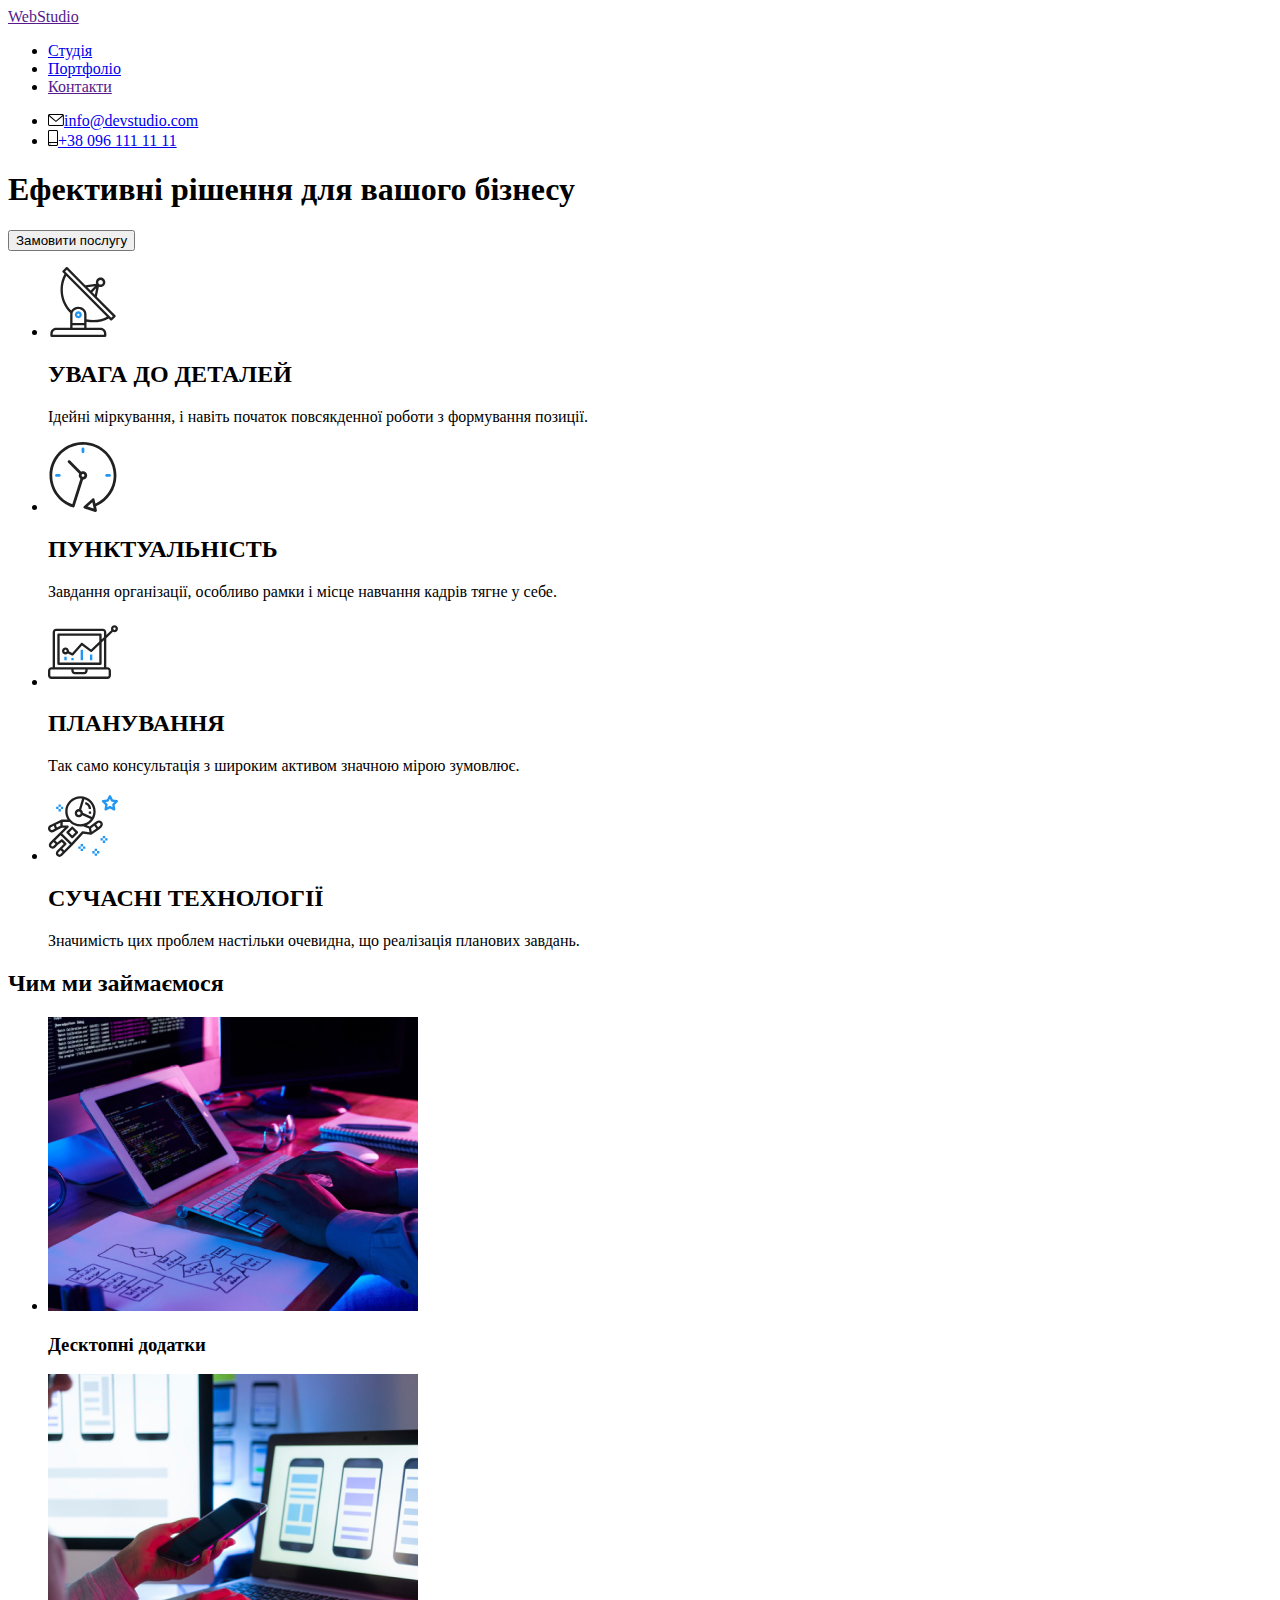
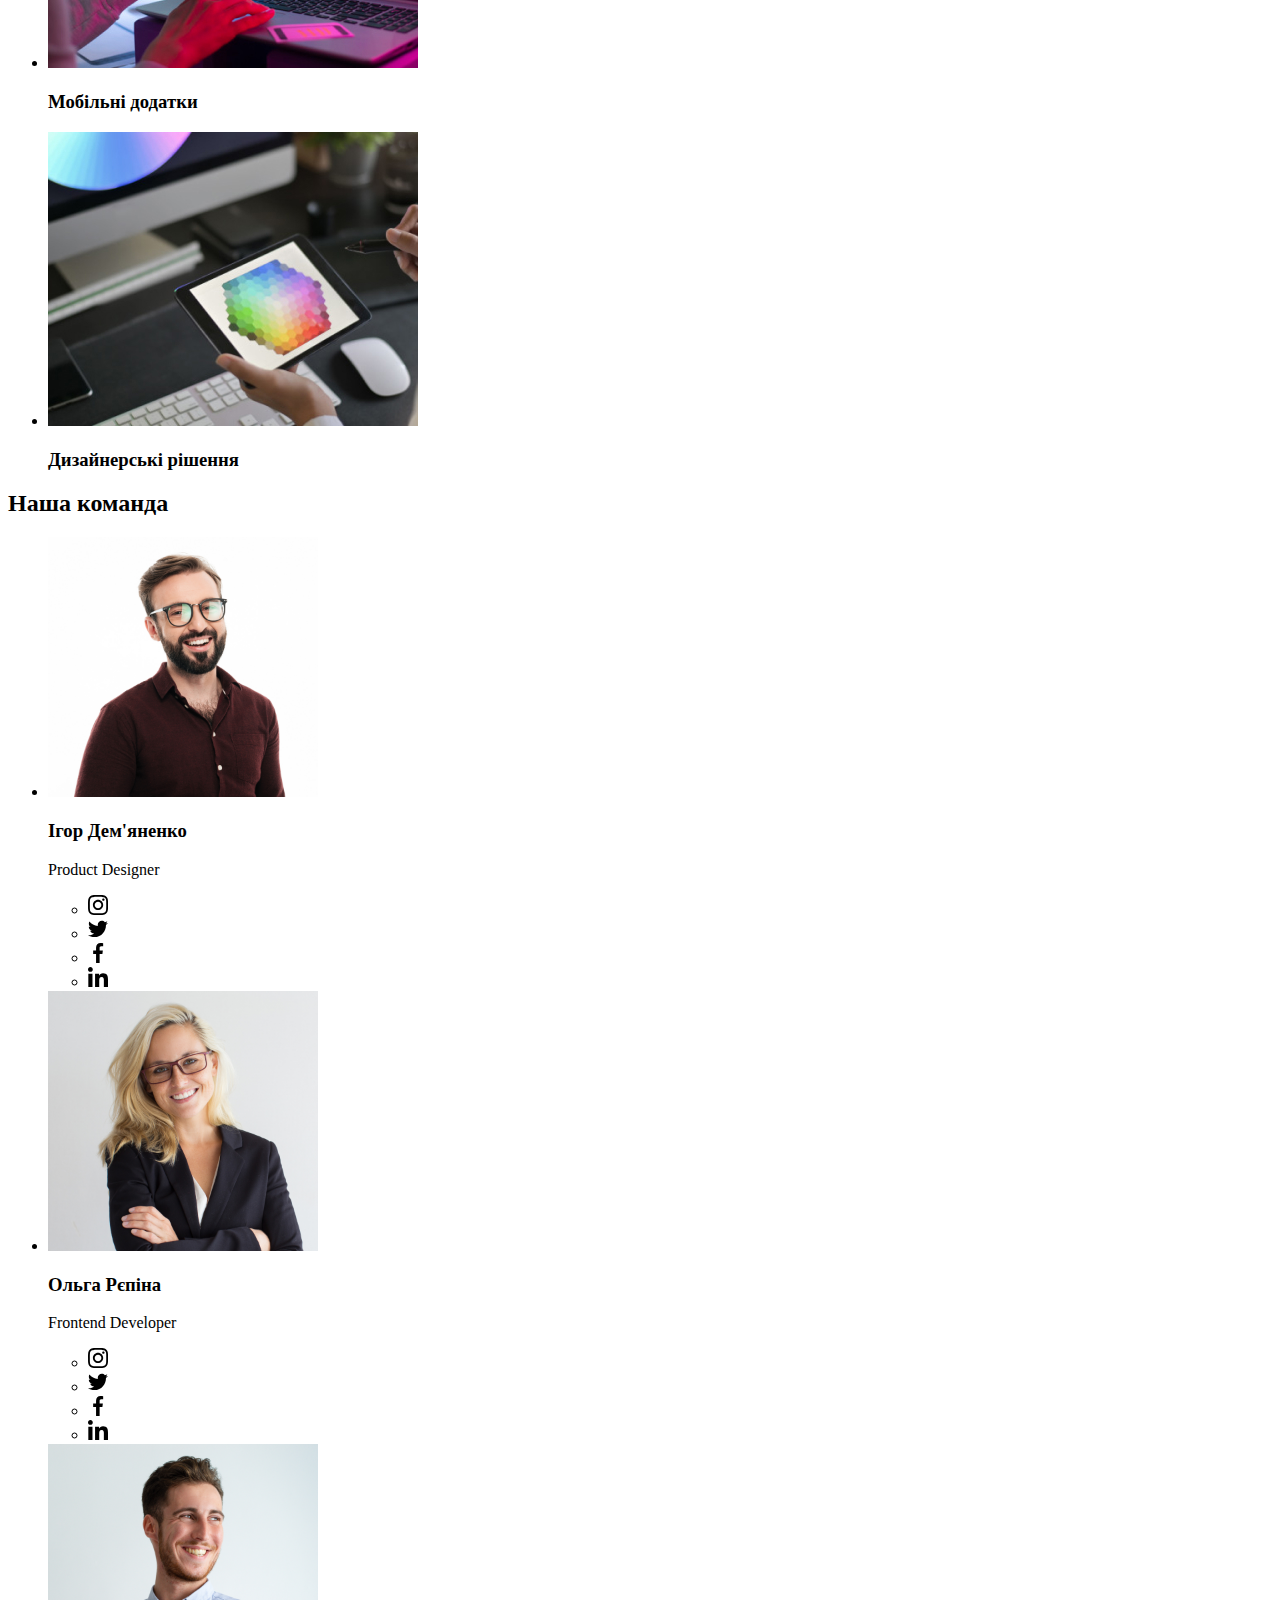
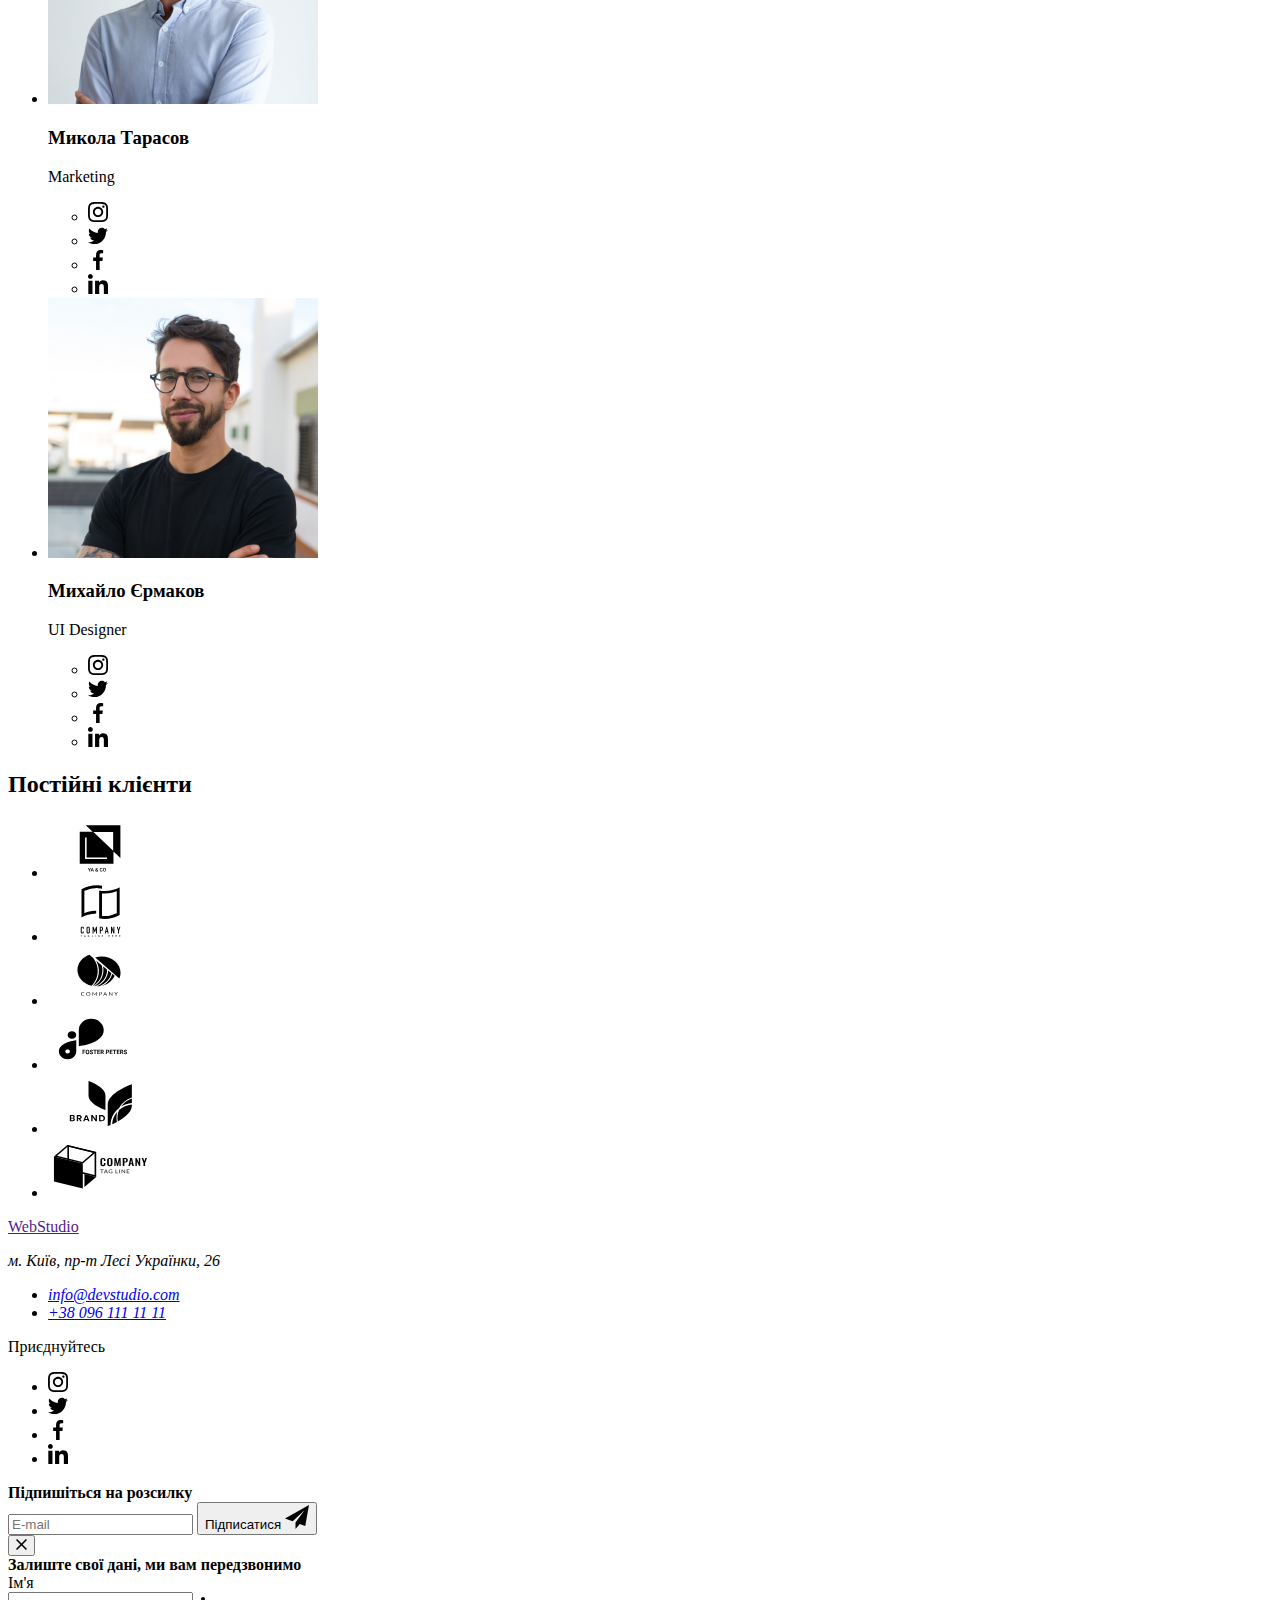
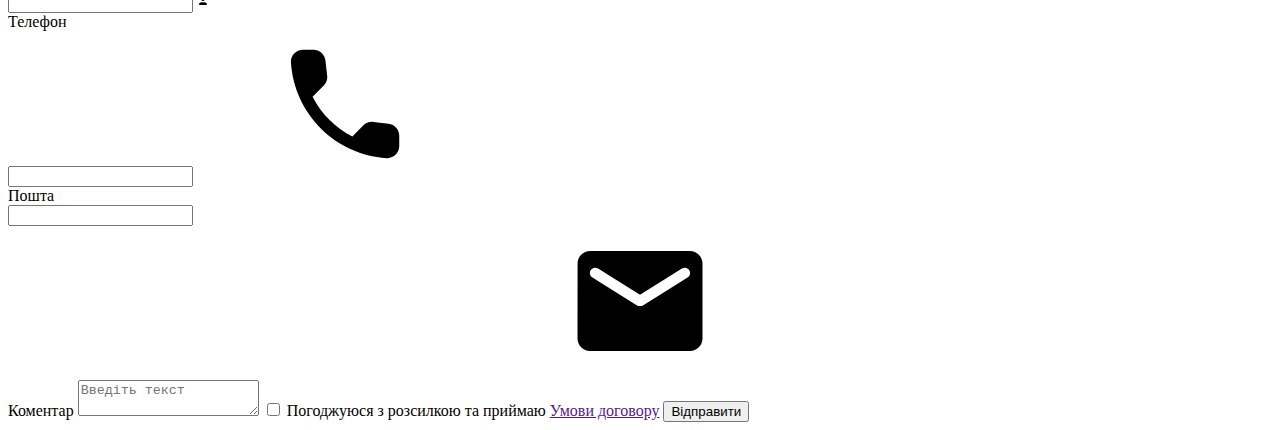
==== commit 122aa3fd: "summary required" ====
--- a/index.html
+++ b/index.html
@@ -1,576 +1,561 @@
 <!DOCTYPE html>
 <html lang="uk">
-  <head>
-    <meta charset="UTF-8" />
-    <meta http-equiv="X-UA-Compatible" content="IE=edge" />
-    <meta name="viewport" content="width=device-width, initial-scale=1.0" />
-    <title>Web Studio</title>
-    <link rel="preconnect" href="https://fonts.googleapis.com" />
-    <link rel="preconnect" href="https://fonts.gstatic.com" crossorigin />
-    <link
-      href="https://fonts.googleapis.com/css2?family=Montserrat:wght@400;700&family=Raleway:wght@700&family=Roboto:wght@400;500;700;900&display=swap"
-      rel="stylesheet"
-    />
-
-    <!-- normalize -->
-     <link
-      rel="stylesheet"
-      href="https://cdnjs.cloudflare.com/ajax/libs/modern-normalize/1.1.0/modern-normalize.min.css"
-      integrity="sha512-wpPYUAdjBVSE4KJnH1VR1HeZfpl1ub8YT/NKx4PuQ5NmX2tKuGu6U/JRp5y+Y8XG2tV+wKQpNHVUX03MfMFn9Q=="
-      crossorigin="anonymous"
-      referrerpolicy="no-referrer"
-    /> 
-
-    <link rel="stylesheet" href="./css/styles.css"/>
-  </head>
-  <body>
-    <!-- Шапка сторінки -->
-    <header class="section-header">
-      <div class="container header-box">
-        <a class="link-header" href=""><span class="logo">Web</span>Studio</a>
+
+<head>
+  <meta charset="UTF-8" />
+  <meta http-equiv="X-UA-Compatible" content="IE=edge" />
+  <meta name="viewport" content="width=device-width, initial-scale=1.0" />
+  <title>Web Studio</title>
+
+  <link rel="preconnect" href="https://fonts.googleapis.com" />
+  <link rel="preconnect" href="https://fonts.gstatic.com" crossorigin />
+  <link
+    href="https://fonts.googleapis.com/css2?family=Montserrat:wght@400;700&family=Raleway:wght@700&family=Roboto:wght@400;500;700;900&display=swap"
+    rel="stylesheet" />
+
+  <!-- normalize -->
+  <link rel="stylesheet" href="https://cdnjs.cloudflare.com/ajax/libs/modern-normalize/1.1.0/modern-normalize.min.css"
+    integrity="sha512-wpPYUAdjBVSE4KJnH1VR1HeZfpl1ub8YT/NKx4PuQ5NmX2tKuGu6U/JRp5y+Y8XG2tV+wKQpNHVUX03MfMFn9Q=="
+    crossorigin="anonymous" referrerpolicy="no-referrer" />
+
+  <link rel="stylesheet" href="./css/main.min.css">
+
+
+
+</head>
+
+<body>
+  <!-- Шапка сторінки -->
+  <header class="header">
+    <div class="container header-box">
+      <a class=" link link-header" href=""><span class="logo">Web</span>Studio</a>
 
       <!-- Навігація -->
       <nav class="nav">
         <ul class="nav-list">
           <li class="nav-item">
-            <a class="link-n current" href="index.html">Студія</a>
+            <a class="link link-n current" href="index.html">Студія</a>
           </li>
           <li class="nav-item">
-            <a class="link-n" href="portfolio.html">Портфоліо</a>
+            <a class=" link link-n" href="portfolio.html">Портфоліо</a>
           </li>
           <li class="nav-item">
-            <a class="link-n" href="">Контакти</a></li>
+            <a class=" link link-n" href="">Контакти</a>
+          </li>
         </ul>
       </nav>
-     
-        <ul class="list-contacts">
+
+      <ul class="list-contacts">
         <li class="contacts">
-          
-          <a class="link-mail" href="mailto:info@devstudio.com"
-            ><svg class="mail-icon" width="16" height="12">
-              <use href="./Images/icons.svg#icon-envelope">                
+
+          <a class="link link-mail" href="mailto:info@devstudio.com"><svg class="mail-icon" width="16" height="12">
+              <use href="./Images/icons.svg#icon-envelope">
               </use>
             </svg>info@devstudio.com</a>
-          
+
         </li>
         <li class="contacts">
-          
-          <a class="link-tel tel" href="tel:+380961111111"
-            ><svg class="tel-icon" width="10" height="16">
-              <use href="./Images/icons.svg#icon-smartphone">                
+
+          <a class="link link-tel tel" href="tel:+380961111111"><svg class="tel-icon" width="10" height="16">
+              <use href="./Images/icons.svg#icon-smartphone">
               </use>
             </svg>+38 096 111 11 11</a>
-            
-        </li>
-      </ul>      
-    </div>      
-    </header>
+
+        </li>
+      </ul>
+    </div>
+  </header>
 
   <main>
-      <!--Hero-->
-      <section class="section-hero">
-      
-        <h1 class="hero-title">Ефективні рішення для вашого бізнесу</h1>
-        <button data-modal-open class="button" type="button">Замовити послугу</button>
-      
-      </section>
-
-
-       <!--Feature-->
-      <section class="section section-feature">
-        <div class="container">
-          <ul class="feature-list">
-            <li class="feature-item">
-              <div class="feature-btn">
-                <svg class="btn-icon" width="70" height="70">
-                  <use href="./Images/icons.svg#icon-antenna-1"></use>
-                </svg>
-              </div>
-              <h2 class="features">УВАГА ДО ДЕТАЛЕЙ</h2>
-              <p class="subtitle">
-                Ідейні міркування, і навіть початок повсякденної роботи з
-                формування позиції.
-              </p>
-            </li>
-            <li class="feature-item">
-              <div class="feature-btn">
-                <svg class="btn-icon" width="70" height="70">
-                  <use href="./Images/icons.svg#icon-clock-1"></use>
-                </svg>
-              </div>
-              <h2 class="features">ПУНКТУАЛЬНІСТЬ</h2>
-              <p class="subtitle">
-                Завдання організації, особливо рамки і місце навчання кадрів
-                тягне у себе.
-              </p>
-            </li>
-            <li class="feature-item">
-              <div class="feature-btn">
-                <svg class="btn-icon" width="70" height="70">
-                  <use href="./Images/icons.svg#icon-diagram-1"></use>
-                </svg>
-              </div>
-              <h2 class="features">ПЛАНУВАННЯ</h2>
-              <p class="subtitle">
-                Так само консультація з широким активом значною мірою зумовлює.
-              </p>
-            </li>
-            <li class="feature-item">
-            <div class="feature-btn"> 
-                <svg class="btn-icon" width="70" height="70">
-                  <use href="./Images/icons.svg#icon-astronaut-1"></use>
-                </svg>
-              </div> 
-              <h2 class="features">СУЧАСНІ ТЕХНОЛОГІЇ</h2>
-              <p class="subtitle">
-                Значимість цих проблем настільки очевидна, що реалізація
-                планових завдань.
-              </p>
-            </li>
-          </ul>
-        </div>
-      </section>
-
-
-      <!--Чим ми займаємося-->
-      <section class=" section section-work">
-        <div class="container">
-          <h2 class="title">Чим ми займаємося</h2>
-        <ul class="work-list">
-          <li class="work-item">          
-            <img class="work-image"
-              src="./Images/imagesbody/box 1.jpg"
-              alt="Десктопні додатки"
-              width="370"
-            />
-            <div class="card-thumb">
-            <h3 class="card-title">Десктопні додатки</h3>
-            </div>
-          </li>
-          <li class="work-item">           
-            <img
-              src="./Images/imagesbody/box 2.jpg"
-              alt="Мобільні додатки"
-             width="370"
-            />
-            <div class="card-thumb">
-           <h3 class="card-title">Мобільні додатки</h3>
-           </div> 
-          </li>
-          <li class="work-item">            
-            <img
-              src="./Images/imagesbody/box 3.jpg"
-              alt="Дизайнерськи рішення"
-              width="370"
-            />
-            <div class="card-thumb">
-            <h3 class="card-title">Дизайнерські рішення</h3>
-            </div>
-          </li>
-        </ul>
-      </div>        
-      </section>
-
-      <!--Наша команда-->
-      <section class="section section-about">
-        <div class="container container-team"> 
-          <h2 class="title">Наша команда</h2>
-
-        <ul class="team-list">
-          <li class="team-item">
-            <img
-              src="./Images/imagesbody/photo1.jpg"
-              alt="Product Designer"
-             width="270"
-            />
-            <div class="team-text">
-              <h3 class="team">Ігор Дем'яненко</h3>
-            <p class="team-subtitle" lang="en">Product Designer</p>
-          
-          
-           <ul class="social-list">
-            <li class="social-item">
-              <a class="social-link" href="">
-               <svg class="social-icon" width="20" height="20">
-                <use href="./Images/icons.svg#icon-instagram">
-                </use>
-               </svg>
-                </a>
-              </li>
-            <li class="social-item">
-              <a class="social-link" href="">
-              <svg class="social-icon" width="20" height="20">
-                <use href="./Images/icons.svg#icon-twitter">
-                </use>
-              </svg>
-                </a>
-              </li>
-            <li class="social-item">
-              <a class="social-link" href="">
-              <svg class="social-icon" width="20" height="20">
-                <use href="./Images/icons.svg#icon-facebook">
-                </use>
-              </svg>
-                </a>
-              </li>
-            <li class="social-item">
-              <a class="social-link" href="">
-              <svg class="social-icon" width="20" height="20">
-                <use href="./Images/icons.svg#icon-linkedin">
-                </use>
-              </svg>
-                </a>
-              </li>
-           </ul>             
-          </div>            
-          
-          <li class="team-item">
-            <img
-              src="./Images/imagesbody/photo2.jpg"
-              alt="Frontend Developer"
-              width="270"
-            />
-            <div class="team-text">
-              <h3 class="team">Ольга Рєпіна</h3>
-            <p class="team-subtitle" lang="en">Frontend Developer</p>
-          
-          
-           <ul class="social-list">
-            <li class="social-item">
-              <a class="social-link" href="">
-               <svg class="social-icon" width="20" height="20">
-                <use href="./Images/icons.svg#icon-instagram">
-                </use>
-               </svg>
-                </a>
-              </li>
-            <li class="social-item">
-              <a class="social-link" href="">
-              <svg class="social-icon" width="20" height="20">
-                <use href="./Images/icons.svg#icon-twitter">
-                </use>
-              </svg>
-                </a>
-              </li>
-            <li class="social-item">
-              <a class="social-link" href="" >
-              <svg class="social-icon" width="20" height="20">
-                <use href="./Images/icons.svg#icon-facebook">
-                </use>
-              </svg>
-                </a>
-              </li>
-            <li class="social-item">
-              <a class="social-link" href="">
-              <svg class="social-icon" width="20" height="20">
-                <use href="./Images/icons.svg#icon-linkedin">
-                </use>
-              </svg>
-                </a>
-              </li>
-           </ul>             
-          </div>
-            
-            
-          </li>
-          <li class="team-item">
-            <img src="./Images/imagesbody/photo3.jpg" 
-            alt="Marketing"
-            width="270"/>
-            <div class="team-text">
-              <h3 class="team">Микола Тарасов</h3>
-            <p class="team-subtitle" lang="en">Marketing</p>
-          
-          
-           <ul class="social-list">
-            <li class="social-item">
-              <a class="social-link" href="" width="44" height="44">
-               <svg class="social-icon" width="20" height="20">
-                <use href="./Images/icons.svg#icon-instagram">
-                </use>
-               </svg>
-                </a>
-              </li>
-            <li class="social-item">
-              <a class="social-link" href="" width="44" height="44">
-              <svg class="social-icon" width="20" height="20">
-                <use href="./Images/icons.svg#icon-twitter">
-                </use>
-              </svg>
-                </a>
-              </li>
-            <li class="social-item">
-              <a class="social-link" href="" width="44" height="44">
-              <svg class="social-icon" width="20" height="20">
-                <use href="./Images/icons.svg#icon-facebook">
-                </use>
-              </svg>
-                </a>
-              </li>
-            <li class="social-item">
-              <a class="social-link" href="" width="44" height="44">
-              <svg class="social-icon" width="20" height="20">
-                <use href="./Images/icons.svg#icon-linkedin">
-                </use>
-              </svg>
-                </a>
-              </li>
-           </ul>             
-          </div>
-            
-            
-          </li>
-          <li class="team-item">
-            <img
-              src="./Images/imagesbody/photo4.jpg"
-              alt="UI Designer"
-            width="270"/>
-            <div class="team-text">
-              <h3 class="team">Михайло Єрмаков</h3>
-            <p class="team-subtitle" lang="en">UI Designer</p>
-          
-           <ul class="social-list">
-            <li class="social-item">
-            <a class="social-link" href="">
-               <svg class="social-icon" width="20" height="20">
-                <use href="./Images/icons.svg#icon-instagram">
-                </use>
-               </svg>
-                </a>
-              </li>
-            <li class="social-item">
-              <a class="social-link" href="">
-              <svg class="social-icon" width="20" height="20">
-                <use href="./Images/icons.svg#icon-twitter">
-                </use>
-              </svg>
-                </a>
-              </li>
-            <li class="social-item">
-              <a class="social-link" href="">
-              <svg class="social-icon" width="20" height="20">
-                <use href="./Images/icons.svg#icon-facebook">
-                </use>
-              </svg>
-                </a>
-              </li>
-            <li class="social-item">
-              <a class="social-link" href="">
-              <svg class="social-icon" width="20" height="20">
-                <use href="./Images/icons.svg#icon-linkedin">
-                </use>
-              </svg>
-                </a>
-              </li>
-           </ul>             
-          </div>                        
-          </li>
-        </ul>
-      </div>       
-      </section>
-    </main>
-
-    <!-- Постійні клієнти -->
-
-    <section class="section section-clients">
-      <h2 class="client-title">Постійні клієнти</h2>
-      <div class="container container-client">
-        <ul class="client-list">
-          <li class="client-item">
-            <a class="client-link" href="">
-              <svg class="client-icon" width="106" height="60">
-                <use href="./Images/icons.svg#icon-Logo">                  
-                </use>
-              </svg>
-            </a>
-          </li>
-          <li class="client-item">
-             <a class="client-link" href="">
-              <svg class="client-icon" width="106" height="60">
-                <use href="./Images/icons.svg#icon-Logo1">                  
-                </use>
-              </svg>
-            </a>
-          </li>
-          <li class="client-item">
-             <a class="client-link" href="">
-              <svg class="client-icon" width="106" height="60">
-                <use href="./Images/icons.svg#icon-Logo2">                  
-                </use>
-              </svg>
-            </a>
-          </li>
-          <li class="client-item">
-             <a class="client-link" href="">
-              <svg class="client-icon" width="106" height="60">
-                <use href="./Images/icons.svg#icon-Logo3">                  
-                </use>
-              </svg>
-            </a>
-          </li>
-          <li class="client-item">
-             <a class="client-link" href="">
-              <svg class="client-icon" width="106" height="60">
-                <use href="./Images/icons.svg#icon-Logo4">                  
-                </use>
-              </svg>
-            </a>
-          </li>
-          <li class="client-item">
-             <a class="client-link" href="">
-              <svg class="client-icon" width="106" height="60">
-                <use href="./Images/icons.svg#icon-Logo5">                  
-                </use>
-              </svg>
-            </a>
+    <!--Hero-->
+    <section class="hero">
+
+      <h1 class="hero-title">Ефективні рішення для вашого бізнесу</h1>
+      <button data-modal-open class="button" type="button">Замовити послугу</button>
+
+    </section>
+
+
+    <!--Feature-->
+    <section class="section">
+      <div class="container">
+        <ul class="section__list">
+          <li class="section__item">
+            <div class="section__content">
+              <svg class="section__icon" width="70" height="70">
+                <use href="./Images/icons.svg#icon-antenna-1"></use>
+              </svg>
+            </div>
+            <h2 class="section__title">УВАГА ДО ДЕТАЛЕЙ</h2>
+            <p class="section__text">
+              Ідейні міркування, і навіть початок повсякденної роботи з
+              формування позиції.
+            </p>
+          </li>
+          <li class="section__item">
+            <div class="section__content">
+              <svg class="section__icon" width="70" height="70">
+                <use href="./Images/icons.svg#icon-clock-1"></use>
+              </svg>
+            </div>
+            <h2 class="section__title">ПУНКТУАЛЬНІСТЬ</h2>
+            <p class="section__text">
+              Завдання організації, особливо рамки і місце навчання кадрів
+              тягне у себе.
+            </p>
+          </li>
+          <li class="section__item">
+            <div class="section__content">
+              <svg class="section__icon" width="70" height="70">
+                <use href="./Images/icons.svg#icon-diagram-1"></use>
+              </svg>
+            </div>
+            <h2 class="section__title">ПЛАНУВАННЯ</h2>
+            <p class="section__text">
+              Так само консультація з широким активом значною мірою зумовлює.
+            </p>
+          </li>
+          <li class="section__item">
+            <div class="section__content">
+              <svg class="section__icon" width="70" height="70">
+                <use href="./Images/icons.svg#icon-astronaut-1"></use>
+              </svg>
+            </div>
+            <h2 class="section__title">СУЧАСНІ ТЕХНОЛОГІЇ</h2>
+            <p class="section__text">
+              Значимість цих проблем настільки очевидна, що реалізація
+              планових завдань.
+            </p>
           </li>
         </ul>
       </div>
     </section>
 
-    <!--Підвал-->
-
-    <footer class="section-footer">
-      <div class="container flex-container-f">
-            <div class="footer-contacts">
-                <a class="footer-link" href="">
-                    <span class="logo">Web</span><span class="tail">Studio</span></a>
-                <address>
-                    <ul class="footer-list">
-                        <li class="link-footer-address"><a class="link-footer-address"
-                                href="https://www.google.com/maps/place/%D0%B1%D1%83%D0%BB.+%D0%9B%D0%B5%D1%81%D0%B8+%D0%A3%D0%BA%D1%80%D0%B0%D0%B8%D0%BD%D0%BA%D0%B8,+26,+%D0%9A%D0%B8%D0%B5%D0%B2,+02000/@50.4265807,30.5383858,17z/data=!3m1!4b1!4m5!3m4!1s0x40d4cf0e033ecbe9:0x57a4dffefec77da0!8m2!3d50.4265807!4d30.5383858">м.Київ,
-                                пр-т Лесі Українки, 26</a></li>
-                        <li class="link-footer-item">
-                            <a class="link-footer-item" href="mailto:info@devstudio.com">info@devstudio.com</a>
-                        </li>
-                        <li class="link-footer-item">
-                            <a class="link-footer-item" href="tel:+380961111111">+38 096 111 11 11</a>
-                        </li>
-                    </ul>
-                </address>
-            </div>
-      
-    <div class="social">
-      <p class="social-title">Приєднуйтесь</p>
-      <ul class="social-list">
-        <li class="social-item">
-          <a class="social-link-f" href="">
-            <svg class="footer-icon" width="20" height="20">
-              <use href="./Images/icons.svg#icon-instagram">                
-              </use> 
+
+    <!--Чим ми займаємося-->
+    <section class="work">
+      <div class="container">
+        <h2 class="title">Чим ми займаємося</h2>
+        <ul class="work__list">
+          <li class="work__item">
+            <img class="work__image" src="./Images/imagesbody/box 1.jpg" alt="Десктопні додатки" width="370" />
+            <div class="work__card">
+              <h3 class="work__card-title">Десктопні додатки</h3>
+            </div>
+          </li>
+          <li class="work__item">
+            <img class="work__image" src="./Images/imagesbody/box 2.jpg" alt="Мобільні додатки" width="370" />
+            <div class="work__card">
+              <h3 class="work__card-title">Мобільні додатки</h3>
+            </div>
+          </li>
+          <li class="work__item">
+            <img class="work__image" src="./Images/imagesbody/box 3.jpg" alt="Дизайнерськи рішення" width="370" />
+            <div class="work__card">
+              <h3 class="work__card-title">Дизайнерські рішення</h3>
+            </div>
+          </li>
+        </ul>
+      </div>
+    </section>
+
+    <!--Наша команда-->
+    <section class="section team">
+      <div class="container container-team">
+        <h2 class="title">Наша команда</h2>
+
+        <ul class="team__list">
+          <li class="team__item">
+            <img src="./Images/imagesbody/photo1.jpg" alt="Product Designer" width="270" />
+            <div class="team__text">
+              <h3 class="team__name">Ігор Дем'яненко</h3>
+              <p class="team__subtext" lang="en">Product Designer</p>
+
+
+              <ul class="list">
+                <li class="list__item">
+                  <a class="list__link" href="">
+                    <svg class="list__icon" width="20" height="20">
+                      <use href="./Images/icons.svg#icon-instagram">
+                      </use>
+                    </svg>
+                  </a>
+                </li>
+                <li class="list__item">
+                  <a class="list__link" href="">
+                    <svg class="list__icon" width="20" height="20">
+                      <use href="./Images/icons.svg#icon-twitter">
+                      </use>
+                    </svg>
+                  </a>
+                </li>
+                <li class="list__item">
+                  <a class="list__link" href="">
+                    <svg class="list__icon" width="20" height="20">
+                      <use href="./Images/icons.svg#icon-facebook">
+                      </use>
+                    </svg>
+                  </a>
+                </li>
+                <li class="list__item">
+                  <a class="list__link" href="">
+                    <svg class="list__icon" width="20" height="20">
+                      <use href="./Images/icons.svg#icon-linkedin">
+                      </use>
+                    </svg>
+                  </a>
+                </li>
+              </ul>
+            </div>
+
+          <li class="team__item">
+            <img src="./Images/imagesbody/photo2.jpg" alt="Frontend Developer" width="270" />
+            <div class="team__text">
+              <h3 class="team__name">Ольга Рєпіна</h3>
+              <p class="team__subtext" lang="en">Frontend Developer</p>
+
+
+              <ul class="list">
+                <li class="list__item">
+                  <a class="list__link" href="">
+                    <svg class="list__icon" width="20" height="20">
+                      <use href="./Images/icons.svg#icon-instagram">
+                      </use>
+                    </svg>
+                  </a>
+                </li>
+                <li class="list__item">
+                  <a class="list__link" href="">
+                    <svg class="list__icon" width="20" height="20">
+                      <use href="./Images/icons.svg#icon-twitter">
+                      </use>
+                    </svg>
+                  </a>
+                </li>
+                <li class="list__item">
+                  <a class="list__link" href="">
+                    <svg class="list__icon" width="20" height="20">
+                      <use href="./Images/icons.svg#icon-facebook">
+                      </use>
+                    </svg>
+                  </a>
+                </li>
+                <li class="list__item">
+                  <a class="list__link" href="">
+                    <svg class="list__icon" width="20" height="20">
+                      <use href="./Images/icons.svg#icon-linkedin">
+                      </use>
+                    </svg>
+                  </a>
+                </li>
+              </ul>
+            </div>
+
+
+          </li>
+          <li class="team__item">
+            <img src="./Images/imagesbody/photo3.jpg" alt="Marketing" width="270" />
+            <div class="team__text">
+              <h3 class="team__name">Микола Тарасов</h3>
+              <p class="team__subtext" lang="en">Marketing</p>
+
+
+              <ul class="list">
+                <li class="list__item">
+                  <a class="list__link" href="" width="44" height="44">
+                    <svg class="social-icon" width="20" height="20">
+                      <use href="./Images/icons.svg#icon-instagram">
+                      </use>
+                    </svg>
+                  </a>
+                </li>
+                <li class="list__item">
+                  <a class="list__link" href="" width="44" height="44">
+                    <svg class="list__icon" width="20" height="20">
+                      <use href="./Images/icons.svg#icon-twitter">
+                      </use>
+                    </svg>
+                  </a>
+                </li>
+                <li class="list__item">
+                  <a class="list__link" href="" width="44" height="44">
+                    <svg class="list__icon" width="20" height="20">
+                      <use href="./Images/icons.svg#icon-facebook">
+                      </use>
+                    </svg>
+                  </a>
+                </li>
+                <li class="list__item">
+                  <a class="list__link" href="" width="44" height="44">
+                    <svg class="list__icon" width="20" height="20">
+                      <use href="./Images/icons.svg#icon-linkedin">
+                      </use>
+                    </svg>
+                  </a>
+                </li>
+              </ul>
+            </div>
+
+
+          </li>
+          <li class="team__item">
+            <img src="./Images/imagesbody/photo4.jpg" alt="UI Designer" width="270" />
+            <div class="team__text">
+              <h3 class="team__name">Михайло Єрмаков</h3>
+              <p class="team__subtext" lang="en">UI Designer</p>
+
+              <ul class="list">
+                <li class="list__item">
+                  <a class="list__link" href="">
+                    <svg class="list__icon" width="20" height="20">
+                      <use href="./Images/icons.svg#icon-instagram">
+                      </use>
+                    </svg>
+                  </a>
+                </li>
+                <li class="list__item">
+                  <a class="list__link" href="">
+                    <svg class="list__icon" width="20" height="20">
+                      <use href="./Images/icons.svg#icon-twitter">
+                      </use>
+                    </svg>
+                  </a>
+                </li>
+                <li class="list__item">
+                  <a class="list__link" href="">
+                    <svg class="list__icon" width="20" height="20">
+                      <use href="./Images/icons.svg#icon-facebook">
+                      </use>
+                    </svg>
+                  </a>
+                </li>
+                <li class="list__item">
+                  <a class="list__link" href="">
+                    <svg class="list__icon" width="20" height="20">
+                      <use href="./Images/icons.svg#icon-linkedin">
+                      </use>
+                    </svg>
+                  </a>
+                </li>
+              </ul>
+            </div>
+          </li>
+        </ul>
+      </div>
+    </section>
+  </main>
+
+  <!-- Постійні клієнти -->
+
+  <section class="section clients">
+    <h2 class="clients__title">Постійні клієнти</h2>
+    <div class="container container-clients">
+      <ul class="clients__list">
+        <li class="clients__item">
+          <a class="clients__link" href="">
+            <svg class="clients-icon" width="106" height="60">
+              <use href="./Images/icons.svg#icon-Logo">
+              </use>
             </svg>
           </a>
         </li>
-        <li class="social-item">
-        <a class="social-link-f" href="">
-            <svg class="footer-icon" width="20" height="20">
-              <use href="./Images/icons.svg#icon-twitter">                
-              </use> 
-            </svg>
-          </a>  
-        </li>
-        <li class="social-item">
-          <a class="social-link-f" href="">
-            <svg class="footer-icon" width="20" height="20">
-              <use href="./Images/icons.svg#icon-facebook">                
-              </use> 
+        <li class="clients__item">
+          <a class="clients__link" href="">
+            <svg class="clients__icon" width="106" height="60">
+              <use href="./Images/icons.svg#icon-Logo1">
+              </use>
             </svg>
           </a>
         </li>
-        <li class="social-item">
-          <a class="social-link-f" href="">
-            <svg class="footer-icon" width="20" height="20">
-              <use href="./Images/icons.svg#icon-linkedin">                
-              </use> 
+        <li class="clients__item">
+          <a class="clients__link" href="">
+            <svg class="clients__icon" width="106" height="60">
+              <use href="./Images/icons.svg#icon-Logo2">
+              </use>
+            </svg>
+          </a>
+        </li>
+        <li class="clients__item">
+          <a class="clients__link" href="">
+            <svg class="clients__icon" width="106" height="60">
+              <use href="./Images/icons.svg#icon-Logo3">
+              </use>
+            </svg>
+          </a>
+        </li>
+        <li class="clients__item">
+          <a class="clients__link" href="">
+            <svg class="clients__icon" width="106" height="60">
+              <use href="./Images/icons.svg#icon-Logo4">
+              </use>
+            </svg>
+          </a>
+        </li>
+        <li class="clients__item">
+          <a class="clients__link" href="">
+            <svg class="clients__icon" width="106" height="60">
+              <use href="./Images/icons.svg#icon-Logo5">
+              </use>
             </svg>
           </a>
         </li>
       </ul>
     </div>
-
-    <!-- Форма підписки -->
-
-    <div class="flex-container-subscribe">
-      <strong class="mailing">Підпишіться на розсилку</strong>
-    <form class="subscribe-form">
-      
-      
-      <label class="s-label">  
-      <input class="subscribe-field" type="text" placeholder="E-mail"></label>
-            
-      <button class="footer-btn" type="submit">
-     Підписатися
-        <svg class="icon-subscribe" width="24", height="24">
-          <use href="./Images/icons.svg#icon-icon-send"></use></svg>
-          </button>                
+  </section>
+
+  <!--Підвал-->
+
+  <footer class="footer">
+    <div class="container flex-container-f">
+      <div class="footer-contacts">
+        <a class="footer-link" href="">
+          <span class="logo">Web</span>Studio </a>
+        <address>
+          <p class="paragraph">м. Київ, пр-т Лесі Українки, 26</p>
+          <ul class="footer-list">
+            <li class="footer-item">
+              <a class="link-footer" href="mailto:info@devstudio.com">info@devstudio.com</a>
+            </li>
+            <li class="footer-item">
+              <a class="link-footer" href="tel:+380961111111">+38 096 111 11 11</a>
+
+            </li>
+          </ul>
+        </address>
+      </div>
+
+
+      <!-- Соціальні мережі -->
+
+      <div class="social">
+        <p class="social-title">Приєднуйтесь</p>
+        <ul class="social-list">
+          <li class="social-item">
+            <a class="social-link-f" href="">
+              <svg class="footer-icon" width="20" height="20">
+                <use href="./Images/icons.svg#icon-instagram">
+                </use>
+              </svg>
+            </a>
+          </li>
+          <li class="social-item">
+            <a class="social-link-f" href="">
+              <svg class="footer-icon" width="20" height="20">
+                <use href="./Images/icons.svg#icon-twitter">
+                </use>
+              </svg>
+            </a>
+          </li>
+          <li class="social-item">
+            <a class="social-link-f" href="">
+              <svg class="footer-icon" width="20" height="20">
+                <use href="./Images/icons.svg#icon-facebook">
+                </use>
+              </svg>
+            </a>
+          </li>
+          <li class="social-item">
+            <a class="social-link-f" href="">
+              <svg class="footer-icon" width="20" height="20">
+                <use href="./Images/icons.svg#icon-linkedin">
+                </use>
+              </svg>
+            </a>
+          </li>
+        </ul>
+      </div>
+
+      <!-- Форма підписки -->
+
+      <div class="flex-container-subscribe">
+        <strong class="mailing">Підпишіться на розсилку</strong>
+        <form class="subscribe-form">
+
+
+          <label class="s-label">
+            <input class="subscribe-field" type="text" placeholder="E-mail"></label>
+
+          <button class="footer-btn button" type="submit">
+            Підписатися
+            <svg class="icon-subscribe" width="24" , height="24">
+              <use href="./Images/icons.svg#icon-icon-send"></use>
+            </svg>
+          </button>
+        </form>
+      </div>
+    </div>
+  </footer>
+
+  <!-- Модальне вікно -->
+
+  <div class="backdrop is-hidden" data-modal>
+    <div class="modal">
+
+      <button data-modal-close class="modal-btn" type="button">
+        <svg class="modal-icon" width="11" height="11" id="icon-close" viewBox="0 0 32 32">
+          <path
+            d="M32 3.223l-3.223-3.223-12.777 12.777-12.777-12.777-3.223 3.223 12.777 12.777-12.777 12.777 3.223 3.223 12.777-12.777 12.777 12.777 3.223-3.223-12.777-12.777 12.777-12.777z">
+            <use href="./Images/icons.svg#icon-close"></use>
+        </svg>
+      </button>
+
+      <!-- Form -->
+
+      <form name="form" class="form">
+        <strong class="form-title">Залиште свої дані, ми вам передзвонимо</strong>
+        <div class="form-group">
+
+          <label for="user-name" class="label">Ім'я</label>
+          <div class="f-group">
+            <input class="field" type="text" name="user-name" id="user-name">
+            <svg class="f-icon" width="12" height="12">
+              <use href="./Images/icons.svg#icon-person-black-18dp"></use>
+            </svg>
+          </div>
+
+
+          <label for="user-phone" class="label">Телефон</label>
+          <div class="f-group">
+            <input class="field" type="tel" name="user-phone" id="user-phone">
+            <svg class="f-icon">
+              <use href="./Images/icons.svg#icon-phone-black-18dp"></use>
+            </svg>
+          </div>
+
+
+          <label for="user-mail" class="label">Пошта</label>
+          <div class="f-group">
+            <input class="field" type="mail" name="user-mail" id="user-mail">
+            <svg class="f-icon" width="" height="">
+              <use href="./Images/icons.svg#icon-email-black-18dp"></use>
+            </svg>
+          </div>
+
+
+          <label for="com-text" class="t-label">Коментар</label>
+          <textarea id="com-text" class="comment" name="comment" placeholder="Введіть текст" type="text"></textarea>
+
+
+          <!-- Checkbox -->
+
+
+          <label class="check-label">
+            <input class="check-input" type="checkbox" name="checkbox">
+
+            <span class="icon-check"></span>
+            <span class="check-text">Погоджуюся з розсилкою та приймаю
+              <a class="form-link" href="">Умови договору</a>
+            </span>
+          </label>
+
+
+
+          <button class="btn-form" type="submit"><span class="btn-t">Відправити</span></button>
+
       </form>
     </div>
-    </div>    
-    </footer>
-
-            <!-- Модальне вікно -->
-     
-     <div class="backdrop is-hidden" data-modal>       
-      <div class="modal">
-             
-          <button data-modal-close class="modal-btn" type="button" >
-         <svg class="modal-icon" width="11" height="11" id="icon-close" viewBox="0 0 32 32">
-<path d="M32 3.223l-3.223-3.223-12.777 12.777-12.777-12.777-3.223 3.223 12.777 12.777-12.777 12.777 3.223 3.223 12.777-12.777 12.777 12.777 3.223-3.223-12.777-12.777 12.777-12.777z">
-          <use href="./Images/icons.svg#icon-close"></use> 
-        </svg>
-       </button>
-      
-         <form name="form" class="form">
-          <strong class="form-title">Залиште свої дані, ми вам передзвонимо</strong>
-        <div class="form-group" >
-      
-<label for="user-name" class="label">Ім'я</label>
-  <div class="f-group">
-  <input class="field" type="text" name="user-name" id="user-name">
-<svg class="f-icon" width="12" height="12"><use href="./Images/icons.svg#icon-person-black-18dp"></use>
-</svg>
-</div>
-
-
-<label for="user-phone" class="label">Телефон</label>
-  <div class="f-group">
-  <input class="field" type="tel" name="user-phone" id="user-phone">
-<svg class="f-icon" ><use href="./Images/icons.svg#icon-phone-black-18dp"></use>
-</svg>
-</div>
-
-
-<label for="user-mail" class="label">Пошта</label>
-  <div class="f-group">
-  <input class="field" type="mail" name="user-mail" id="user-mail">
- <svg class="f-icon" width="" height=""><use href="./Images/icons.svg#icon-email-black-18dp"></use> 
-</svg>
-</div>
-
-
-<label for="com-text" class="t-label">Коментар</label>
-  <textarea id="com-text" class="comment" name="comment" placeholder="Введіть текст" type="text"></textarea>
-
-
-<!-- Checkbox -->
-
-
-<label class="check-label">
-  <input class="check-input" type="checkbox" name="checkbox">
-
-  <span class="icon-check"></span>
-  <span class="check-text">Погоджуюся з розсилкою та приймаю
-    <a class="form-link" href="">Умови договору</a>
-  </span>
-</label>
-
-  
-  
-<button class="btn-form" type="submit"><span class="btn-t">Відправити</span></button>
-        
-       </form>
-      </div>       
-    </div>
-    <script src="./Js/modal.js"></script>
-  </body>
+  </div>
+  <script src="./Js/modal.js"></script>
+</body>
+
 </html>--- a/css/main.min.css
+++ b/css/main.min.css
@@ -0,0 +1 @@
+/*# sourceMappingURL=main.min.css.map */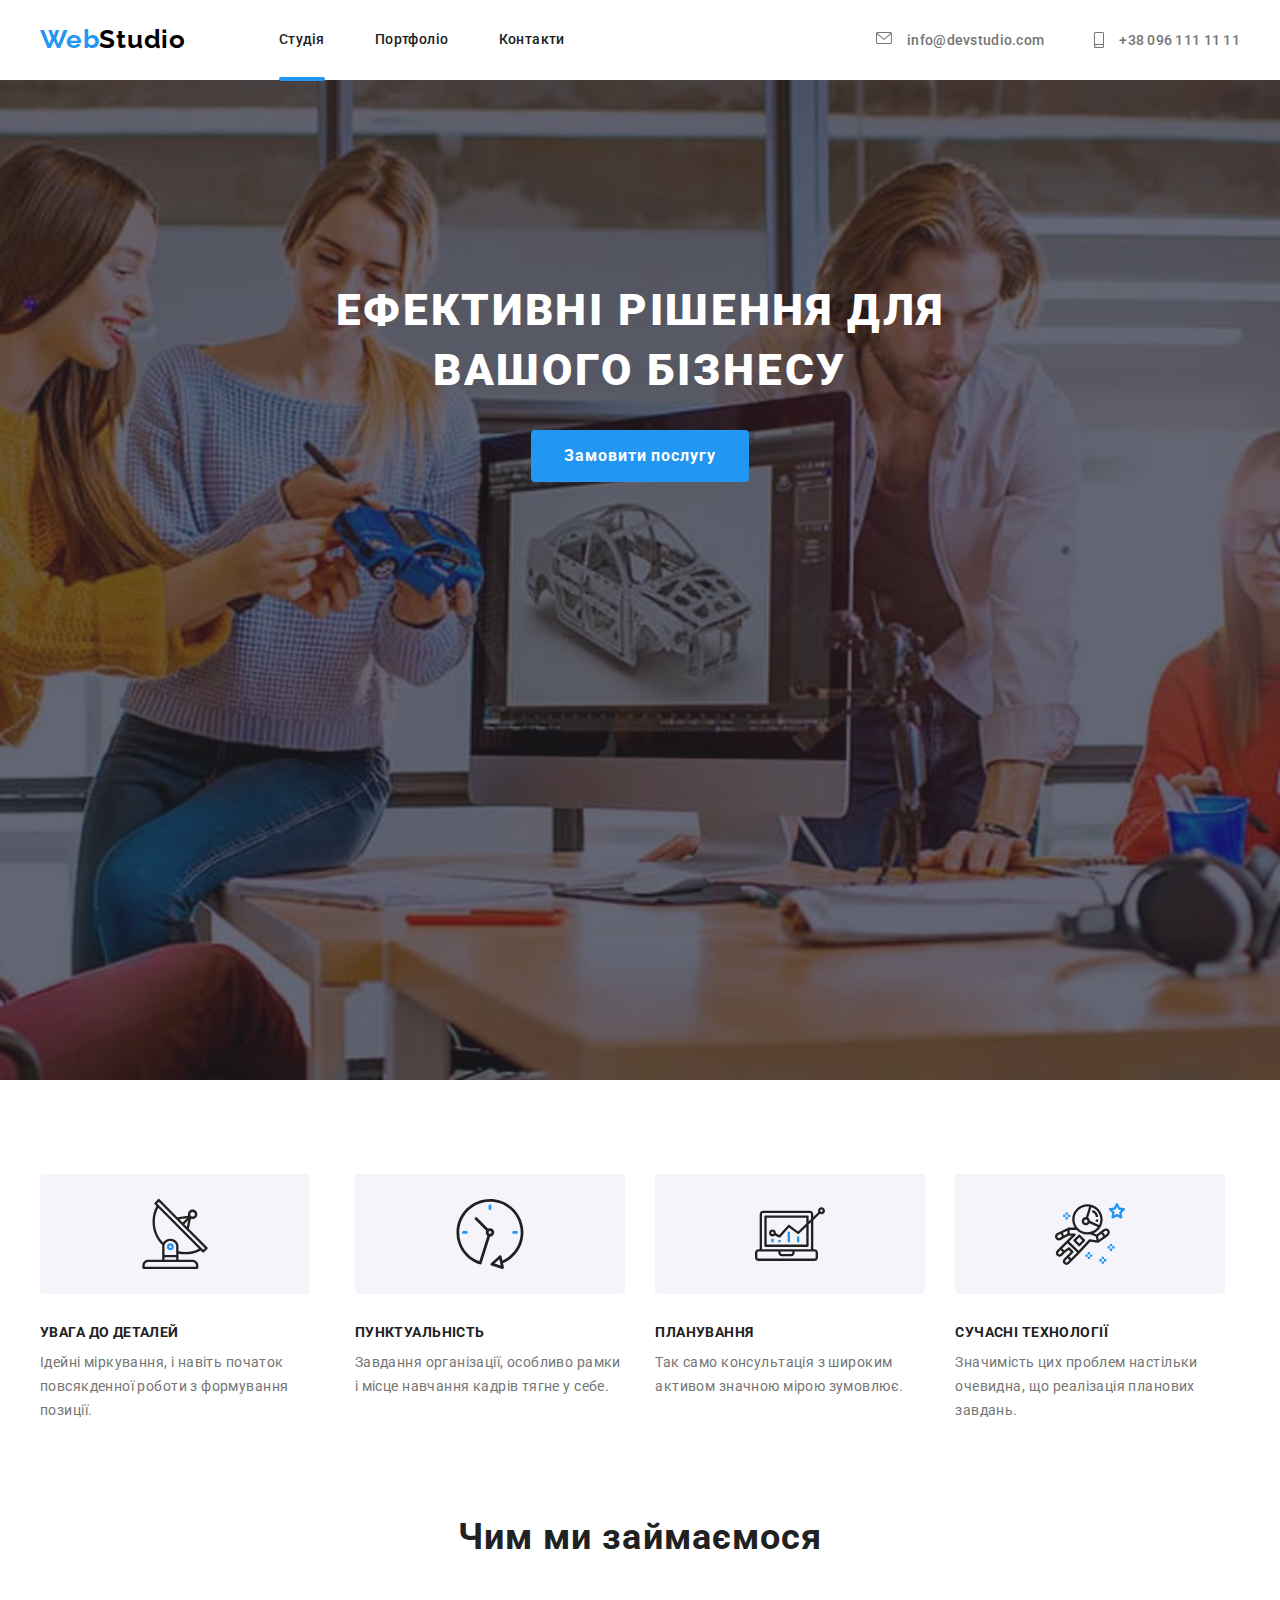
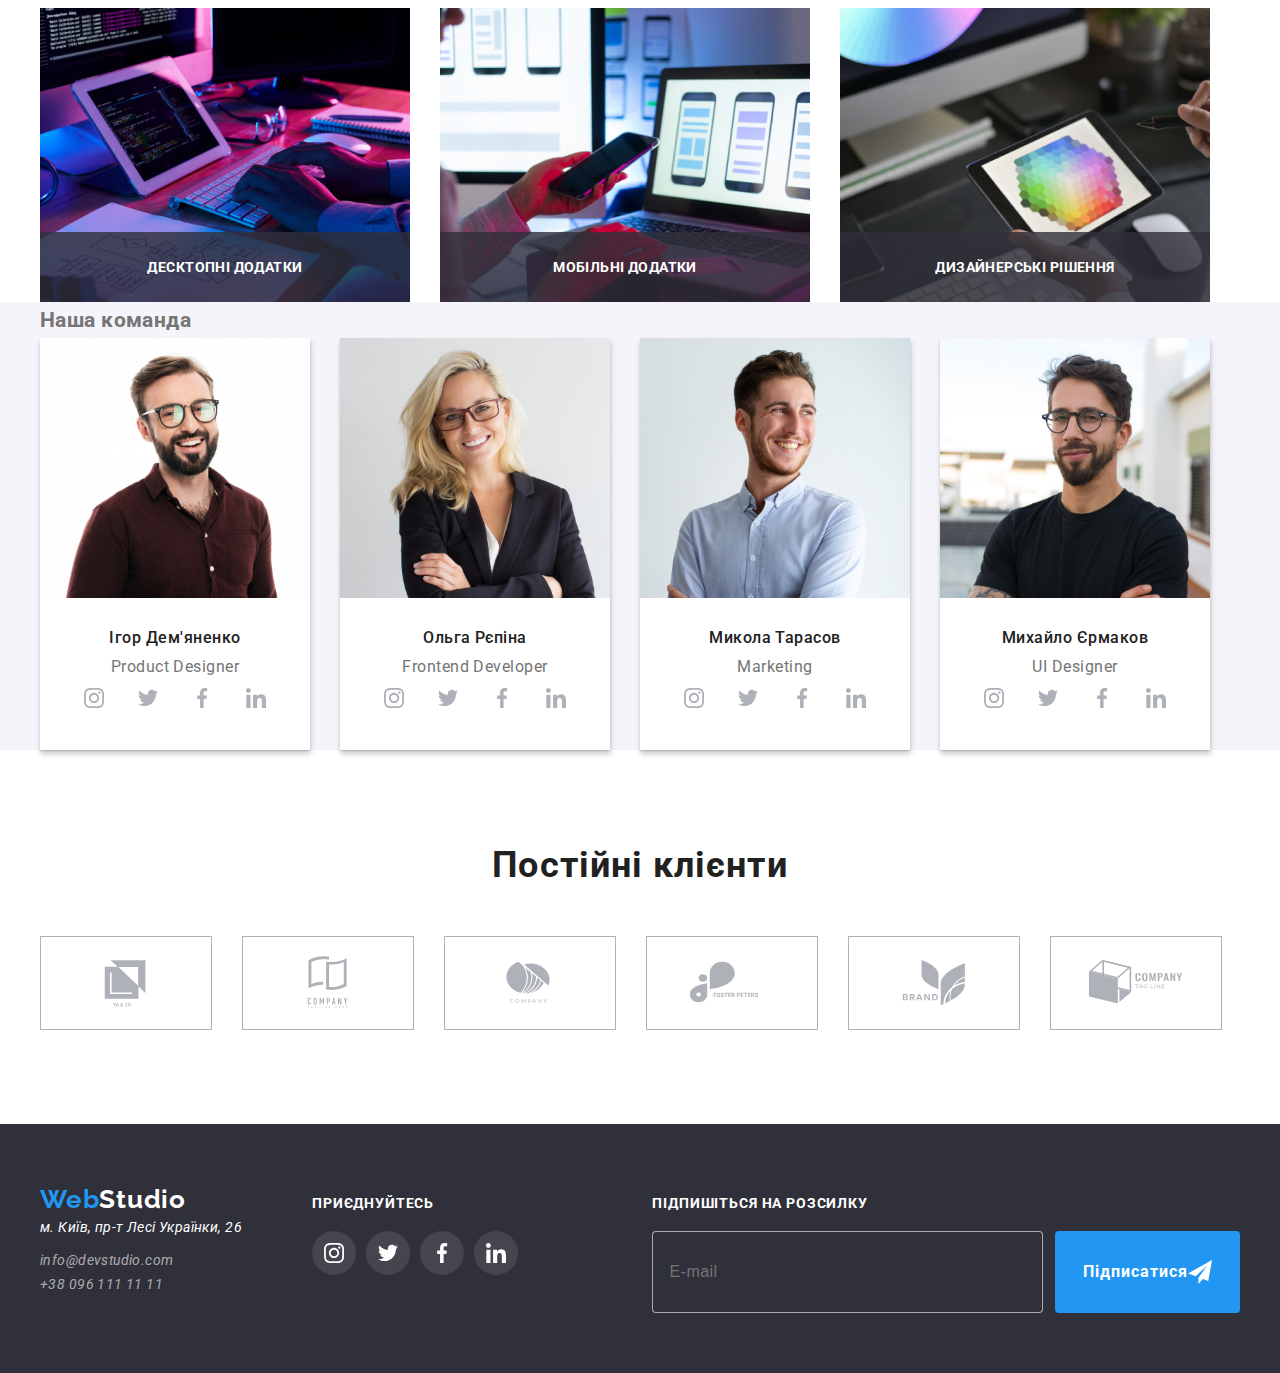
==== commit 3bd22970: "Summary required" ====
--- a/index.html
+++ b/index.html
@@ -78,51 +78,52 @@
 
     <!--Feature-->
     <section class="section">
+      <h2 class="section-title visually-hidden"> </h2>
       <div class="container">
         <ul class="section__list">
-          <li class="section__item">
-            <div class="section__content">
-              <svg class="section__icon" width="70" height="70">
+          <li class="features__item">
+            <div class="features__content">
+              <svg class="features__icon" width="70" height="70">
                 <use href="./Images/icons.svg#icon-antenna-1"></use>
               </svg>
             </div>
-            <h2 class="section__title">УВАГА ДО ДЕТАЛЕЙ</h2>
-            <p class="section__text">
+            <h2 class="features__title">УВАГА ДО ДЕТАЛЕЙ</h2>
+            <p class="features__text">
               Ідейні міркування, і навіть початок повсякденної роботи з
               формування позиції.
             </p>
           </li>
-          <li class="section__item">
-            <div class="section__content">
-              <svg class="section__icon" width="70" height="70">
+          <li class="features__item">
+            <div class="features__content">
+              <svg class="features__icon" width="70" height="70">
                 <use href="./Images/icons.svg#icon-clock-1"></use>
               </svg>
             </div>
-            <h2 class="section__title">ПУНКТУАЛЬНІСТЬ</h2>
-            <p class="section__text">
+            <h2 class="features__title">ПУНКТУАЛЬНІСТЬ</h2>
+            <p class="features__text">
               Завдання організації, особливо рамки і місце навчання кадрів
               тягне у себе.
             </p>
           </li>
-          <li class="section__item">
-            <div class="section__content">
-              <svg class="section__icon" width="70" height="70">
+          <li class="features__item">
+            <div class="features__content">
+              <svg class="features__icon" width="70" height="70">
                 <use href="./Images/icons.svg#icon-diagram-1"></use>
               </svg>
             </div>
-            <h2 class="section__title">ПЛАНУВАННЯ</h2>
-            <p class="section__text">
+            <h2 class="features__title">ПЛАНУВАННЯ</h2>
+            <p class="features__text">
               Так само консультація з широким активом значною мірою зумовлює.
             </p>
           </li>
-          <li class="section__item">
-            <div class="section__content">
+          <li class="features__item">
+            <div class="features__content">
               <svg class="section__icon" width="70" height="70">
                 <use href="./Images/icons.svg#icon-astronaut-1"></use>
               </svg>
             </div>
-            <h2 class="section__title">СУЧАСНІ ТЕХНОЛОГІЇ</h2>
-            <p class="section__text">
+            <h2 class="features__title">СУЧАСНІ ТЕХНОЛОГІЇ</h2>
+            <p class="features__text">
               Значимість цих проблем настільки очевидна, що реалізація
               планових завдань.
             </p>
@@ -133,9 +134,9 @@
 
 
     <!--Чим ми займаємося-->
-    <section class="work">
+    <section class="section__works">
       <div class="container">
-        <h2 class="title">Чим ми займаємося</h2>
+        <h2 class="section__title">Чим ми займаємося</h2>
         <ul class="work__list">
           <li class="work__item">
             <img class="work__image" src="./Images/imagesbody/box 1.jpg" alt="Десктопні додатки" width="370" />
@@ -160,46 +161,46 @@
     </section>
 
     <!--Наша команда-->
-    <section class="section team">
-      <div class="container container-team">
+    <section class="section-sectionteam">
+      <div class="container">
         <h2 class="title">Наша команда</h2>
 
-        <ul class="team__list">
+        <ul class="team">
           <li class="team__item">
             <img src="./Images/imagesbody/photo1.jpg" alt="Product Designer" width="270" />
-            <div class="team__text">
-              <h3 class="team__name">Ігор Дем'яненко</h3>
-              <p class="team__subtext" lang="en">Product Designer</p>
-
-
-              <ul class="list">
-                <li class="list__item">
-                  <a class="list__link" href="">
-                    <svg class="list__icon" width="20" height="20">
+            <div class="team__box">
+              <h3 class="team__title">Ігор Дем'яненко</h3>
+              <p class="team__text" lang="en">Product Designer</p>
+
+
+              <ul class="socials">
+                <li class="socials__item">
+                  <a class="socials__link" href="">
+                    <svg class="socials__icon" width="20" height="20">
                       <use href="./Images/icons.svg#icon-instagram">
                       </use>
                     </svg>
                   </a>
                 </li>
-                <li class="list__item">
-                  <a class="list__link" href="">
-                    <svg class="list__icon" width="20" height="20">
+                <li class="socials__item">
+                  <a class="socials__link" href="">
+                    <svg class="socials__icon" width="20" height="20">
                       <use href="./Images/icons.svg#icon-twitter">
                       </use>
                     </svg>
                   </a>
                 </li>
-                <li class="list__item">
-                  <a class="list__link" href="">
-                    <svg class="list__icon" width="20" height="20">
+                <li class="socials__item">
+                  <a class="socials__link" href="">
+                    <svg class="socials__icon" width="20" height="20">
                       <use href="./Images/icons.svg#icon-facebook">
                       </use>
                     </svg>
                   </a>
                 </li>
-                <li class="list__item">
-                  <a class="list__link" href="">
-                    <svg class="list__icon" width="20" height="20">
+                <li class="socials__item">
+                  <a class="socials__link" href="">
+                    <svg class="socials__icon" width="20" height="20">
                       <use href="./Images/icons.svg#icon-linkedin">
                       </use>
                     </svg>
@@ -210,39 +211,39 @@
 
           <li class="team__item">
             <img src="./Images/imagesbody/photo2.jpg" alt="Frontend Developer" width="270" />
-            <div class="team__text">
-              <h3 class="team__name">Ольга Рєпіна</h3>
-              <p class="team__subtext" lang="en">Frontend Developer</p>
-
-
-              <ul class="list">
-                <li class="list__item">
-                  <a class="list__link" href="">
-                    <svg class="list__icon" width="20" height="20">
+            <div class="team__box">
+              <h3 class="team__title">Ольга Рєпіна</h3>
+              <p class="team__text" lang="en">Frontend Developer</p>
+
+
+              <ul class="socials">
+                <li class="socials__item">
+                  <a class="socials__link" href="">
+                    <svg class="socials__icon" width="20" height="20">
                       <use href="./Images/icons.svg#icon-instagram">
                       </use>
                     </svg>
                   </a>
                 </li>
-                <li class="list__item">
-                  <a class="list__link" href="">
-                    <svg class="list__icon" width="20" height="20">
+                <li class="socials__item">
+                  <a class="socials__link" href="">
+                    <svg class="socials__icon" width="20" height="20">
                       <use href="./Images/icons.svg#icon-twitter">
                       </use>
                     </svg>
                   </a>
                 </li>
-                <li class="list__item">
-                  <a class="list__link" href="">
-                    <svg class="list__icon" width="20" height="20">
+                <li class="socials__item">
+                  <a class="socials__link" href="">
+                    <svg class="socials__icon" width="20" height="20">
                       <use href="./Images/icons.svg#icon-facebook">
                       </use>
                     </svg>
                   </a>
                 </li>
-                <li class="list__item">
-                  <a class="list__link" href="">
-                    <svg class="list__icon" width="20" height="20">
+                <li class="socials__item">
+                  <a class="socials__link" href="">
+                    <svg class="socials__icon" width="20" height="20">
                       <use href="./Images/icons.svg#icon-linkedin">
                       </use>
                     </svg>
@@ -255,39 +256,39 @@
           </li>
           <li class="team__item">
             <img src="./Images/imagesbody/photo3.jpg" alt="Marketing" width="270" />
-            <div class="team__text">
-              <h3 class="team__name">Микола Тарасов</h3>
-              <p class="team__subtext" lang="en">Marketing</p>
-
-
-              <ul class="list">
-                <li class="list__item">
-                  <a class="list__link" href="" width="44" height="44">
-                    <svg class="social-icon" width="20" height="20">
+            <div class="team__box">
+              <h3 class="team__title">Микола Тарасов</h3>
+              <p class="team__text" lang="en">Marketing</p>
+
+
+              <ul class="socials">
+                <li class="socials__item">
+                  <a class="socials__link" href="" width="44" height="44">
+                    <svg class="socials__icon" width="20" height="20">
                       <use href="./Images/icons.svg#icon-instagram">
                       </use>
                     </svg>
                   </a>
                 </li>
-                <li class="list__item">
-                  <a class="list__link" href="" width="44" height="44">
-                    <svg class="list__icon" width="20" height="20">
+                <li class="socials__item">
+                  <a class="socials__link" href="" width="44" height="44">
+                    <svg class="socials__icon" width="20" height="20">
                       <use href="./Images/icons.svg#icon-twitter">
                       </use>
                     </svg>
                   </a>
                 </li>
-                <li class="list__item">
-                  <a class="list__link" href="" width="44" height="44">
-                    <svg class="list__icon" width="20" height="20">
+                <li class="socials__item">
+                  <a class="socials__link" href="" width="44" height="44">
+                    <svg class="socials__icon" width="20" height="20">
                       <use href="./Images/icons.svg#icon-facebook">
                       </use>
                     </svg>
                   </a>
                 </li>
-                <li class="list__item">
-                  <a class="list__link" href="" width="44" height="44">
-                    <svg class="list__icon" width="20" height="20">
+                <li class="socials__item">
+                  <a class="socials__link" href="" width="44" height="44">
+                    <svg class="socials__icon" width="20" height="20">
                       <use href="./Images/icons.svg#icon-linkedin">
                       </use>
                     </svg>
@@ -300,38 +301,38 @@
           </li>
           <li class="team__item">
             <img src="./Images/imagesbody/photo4.jpg" alt="UI Designer" width="270" />
-            <div class="team__text">
-              <h3 class="team__name">Михайло Єрмаков</h3>
-              <p class="team__subtext" lang="en">UI Designer</p>
-
-              <ul class="list">
-                <li class="list__item">
-                  <a class="list__link" href="">
-                    <svg class="list__icon" width="20" height="20">
+            <div class="team__box">
+              <h3 class="team__title">Михайло Єрмаков</h3>
+              <p class="team__text" lang="en">UI Designer</p>
+
+              <ul class="socials">
+                <li class="socials__item">
+                  <a class="socials__link" href="">
+                    <svg class="socials__icon" width="20" height="20">
                       <use href="./Images/icons.svg#icon-instagram">
                       </use>
                     </svg>
                   </a>
                 </li>
-                <li class="list__item">
-                  <a class="list__link" href="">
-                    <svg class="list__icon" width="20" height="20">
+                <li class="socials__item">
+                  <a class="socials__link" href="">
+                    <svg class="socials__icon" width="20" height="20">
                       <use href="./Images/icons.svg#icon-twitter">
                       </use>
                     </svg>
                   </a>
                 </li>
-                <li class="list__item">
-                  <a class="list__link" href="">
-                    <svg class="list__icon" width="20" height="20">
+                <li class="socials__item">
+                  <a class="socials__link" href="">
+                    <svg class="socials__icon" width="20" height="20">
                       <use href="./Images/icons.svg#icon-facebook">
                       </use>
                     </svg>
                   </a>
                 </li>
-                <li class="list__item">
-                  <a class="list__link" href="">
-                    <svg class="list__icon" width="20" height="20">
+                <li class="socials__item">
+                  <a class="socials__link" href="">
+                    <svg class="socials__icon" width="20" height="20">
                       <use href="./Images/icons.svg#icon-linkedin">
                       </use>
                     </svg>
@@ -347,13 +348,13 @@
 
   <!-- Постійні клієнти -->
 
-  <section class="section clients">
-    <h2 class="clients__title">Постійні клієнти</h2>
+  <section class="section">
+    <h2 class="section__title">Постійні клієнти</h2>
     <div class="container container-clients">
-      <ul class="clients__list">
+      <ul class="clients">
         <li class="clients__item">
           <a class="clients__link" href="">
-            <svg class="clients-icon" width="106" height="60">
+            <svg class="clients__icon" width="106" height="60">
               <use href="./Images/icons.svg#icon-Logo">
               </use>
             </svg>
--- a/css/main.min.css
+++ b/css/main.min.css
@@ -1 +1 @@
-/*# sourceMappingURL=main.min.css.map */+/*! modern-normalize v1.1.0 | MIT License | https://github.com/sindresorhus/modern-normalize */body{color:#757575;background-color:#fff;font-family:"Roboto";font-size:14px;line-height:1.7142857143;letter-spacing:.03em}.section{padding-top:94px;padding-bottom:94px}.container{width:1200px;margin-right:auto;margin-left:auto;padding-right:15px;padding-left:15px}ul{list-style:none;margin-top:0;margin-bottom:0;padding:0}img{display:block;max-width:100%;height:auto}link{text-decoration:none}.hero,.footer{background-color:#2f303a;color:#fff}.button{display:block;font-family:"Roboto";font-weight:700;font-size:16px;line-height:1.875;letter-spacing:.06em;text-align:center;background-color:#2196f3;color:#fff;border:1px solid rgba(0,0,0,0);border-radius:4px;cursor:pointer}.visually-hidden{position:absolute;width:1px;height:1px;margin:-1px;border:0;padding:0;white-space:nowrap;-webkit-clip-path:inset(100%);clip-path:inset(100%);clip:rect(0 0 0 0);overflow:hidden}body,h1,h2,h3,p,ul,li{margin:0}ul{padding:0}.header{border-bottom:#ececec}.header-box{display:-webkit-box;display:-ms-flexbox;display:flex;-webkit-box-align:center;-ms-flex-align:center;align-items:center}.link-header{color:#000;text-decoration:none;font-family:"Raleway";font-weight:700;font-size:26px;line-height:1.1923076923;letter-spacing:.03em;margin-right:93px;padding-top:24px;padding-bottom:25px}.logo{color:#2196f3;margin-top:0;margin-bottom:0}.nav{margin-right:auto}.nav-list{display:-webkit-box;display:-ms-flexbox;display:flex;gap:50px;-webkit-box-align:center;-ms-flex-align:center;align-items:center}.current{color:#2196f3;font-weight:500;font-size:14px;line-height:1.1428571429;letter-spacing:.02em}.current::after{content:"";position:absolute;width:100%;height:4px;left:0;border-radius:2px;border:rgba(0,0,0,0);background-color:#2196f3;bottom:-1px;display:block}.nav-item{position:relative;display:block}.nav .link-n{display:block;color:#212121;font-weight:500;line-height:1.14;-webkit-box-align:baseline;-ms-flex-align:baseline;align-items:baseline;padding:0;padding:32px 0;text-decoration:none;-webkit-transition:color 250ms cubic-bezier(0.4, 0, 0.2, 1) 250ms;transition:color 250ms cubic-bezier(0.4, 0, 0.2, 1) 250ms}.nav .link-n:hover,.nav .link-n:focus{color:#2196f3}.list-contacts{display:-webkit-box;display:-ms-flexbox;display:flex;-webkit-box-align:center;-ms-flex-align:center;align-items:center;gap:50px}.link-mail{color:#757575;text-decoration:none;font-weight:500;line-height:1.1428571429;letter-spacing:.02em;padding:32px 0;display:-webkit-box;display:-ms-flexbox;display:flex;text-align:center;text-decoration:none;-webkit-transition:color 250ms cubic-bezier(0.4, 0, 0.2, 1) 250ms;transition:color 250ms cubic-bezier(0.4, 0, 0.2, 1) 250ms}.link-tel{color:#757575;font-weight:500;line-height:1.1428571429;letter-spacing:.02em;text-decoration:none;padding:32px 0;display:-webkit-box;display:-ms-flexbox;display:flex;text-align:center;-webkit-transition:color 250ms cubic-bezier(0.4, 0, 0.2, 1) 250ms;transition:color 250ms cubic-bezier(0.4, 0, 0.2, 1) 250ms}.link-mail:hover,.link-mail:focus,.link-tel:hover,.link-tel:focus{color:#2196f3}.mail-icon,.tel-icon{fill:currentColor;margin-right:15px}.hero{max-width:1600px;height:600px;margin-left:auto;margin-right:auto;margin-top:0;margin-bottom:0;padding-top:200px;padding-bottom:200px;background-image:-webkit-gradient(linear, left top, right top, from(rgba(47, 48, 58, 0.4)), to(rgba(47, 48, 58, 0.4))),url(../Images/imagesbody/img-hero.jpg);background-image:linear-gradient(to right, rgba(47, 48, 58, 0.4), rgba(47, 48, 58, 0.4)),url(../Images/imagesbody/img-hero.jpg);background-repeat:no-repeat;background-size:cover;background-position:center}.hero-title{margin-top:0;margin-bottom:30px;font-weight:900;font-size:44px;line-height:1.3636363636;letter-spacing:.06em;text-transform:uppercase;color:#fff;margin-right:auto;margin-left:auto;width:696px;text-align:center;padding:0}.button{border-radius:4px;padding:10px 32px;margin-right:auto;margin-left:auto}.section__list{display:-webkit-box;display:-ms-flexbox;display:flex;gap:30px}.features__item :not(:nth-last-child){margin-right:30px}.features__content{display:-webkit-box;display:-ms-flexbox;display:flex;-webkit-box-align:center;-ms-flex-align:center;align-items:center;-webkit-box-pack:center;-ms-flex-pack:center;justify-content:center;width:270px;height:120px;border:rgba(0,0,0,0);border-radius:4px;background-color:#f5f4fa;margin-bottom:30px}.features__title{font-weight:700;font-size:14px;line-height:1.1428571429;letter-spacing:.03em;text-transform:uppercase;color:#212121;margin-top:0;margin-bottom:10px;padding:0}.features__text{font-size:14px;line-height:1.7142857143;letter-spacing:.03em;margin-top:0;margin-bottom:0}.section__workssection--no padding-top{padding-top:0;padding-bottom:94px}.section__title{font-weight:700;font-size:36px;line-height:1.1666666667;letter-spacing:.03em;color:#212121;text-align:center;padding:0;margin-top:0;margin-bottom:50px}.work__list{display:-webkit-box;display:-ms-flexbox;display:flex;gap:30px;padding:0}.work__item,.work__image{position:relative}.work__card{position:absolute;width:370px;height:70px;background-color:rgba(47,48,58,.8);display:inline-block;bottom:0;left:0}.work__card-title{margin-top:27px;padding:0;display:-webkit-box;display:-ms-flexbox;display:flex;text-align:center;-webkit-box-pack:center;-ms-flex-pack:center;justify-content:center;font-weight:700;font-size:14px;line-height:1.1428571429;letter-spacing:.03em;text-transform:uppercase;color:#fff}.section-sectionteam{background-color:#f5f4fa;margin-top:0;margin-bottom:0}.container{-webkit-box-pack:space-evenly;-ms-flex-pack:space-evenly;justify-content:space-evenly}.team{display:-webkit-box;display:-ms-flexbox;display:flex;gap:30px;padding:0}.team__item{background-color:#fff;-webkit-box-shadow:0px 1px 1px rgba(0,0,0,.12),0px 4px 4px rgba(0,0,0,.06),1px 4px 6px rgba(0,0,0,.16);box-shadow:0px 1px 1px rgba(0,0,0,.12),0px 4px 4px rgba(0,0,0,.06),1px 4px 6px rgba(0,0,0,.16)}.team__box{text-align:center;padding-top:30px;padding-bottom:30px}.team__title{font-weight:500;font-size:16px;line-height:1.1875;letter-spacing:.03em;color:#212121;margin:0;margin-bottom:10px}.team__text{font-size:16px;line-height:1.1875;letter-spacing:.03em;margin-top:0;margin-bottom:16}.socials{display:-webkit-box;display:-ms-flexbox;display:flex;-webkit-box-align:center;-ms-flex-align:center;align-items:center;-webkit-box-pack:center;-ms-flex-pack:center;justify-content:center;gap:10px}.socials__item{display:inline-block;margin:0}.socials__link{display:-webkit-box;display:-ms-flexbox;display:flex;-webkit-box-align:center;-ms-flex-align:center;align-items:center;-webkit-box-pack:center;-ms-flex-pack:center;justify-content:center;fill:#afb1b8;width:44px;height:44px;border-radius:50%;gap:10px;-webkit-transition:background-color 250ms cubic-bezier(0.4, 0, 0.2, 1) 250ms,fill 250ms cubic-bezier(0.4, 0, 0.2, 1) 250ms;transition:background-color 250ms cubic-bezier(0.4, 0, 0.2, 1) 250ms,fill 250ms cubic-bezier(0.4, 0, 0.2, 1) 250ms}.socials__link:hover,.socials__link:focus{fill:#fff;background-color:#2196f3}.section{-webkit-box-pack:center;-ms-flex-pack:center;justify-content:center}.section__title{font-weight:700;font-size:36px;line-height:1.1666666667;letter-spacing:.03em;color:#212121;text-align:center;padding:0;margin:0;margin-bottom:50px}.clients{display:-webkit-box;display:-ms-flexbox;display:flex;gap:30px;margin-left:auto;margin-right:auto}.clients__link{display:-webkit-box;display:-ms-flexbox;display:flex;-webkit-box-align:center;-ms-flex-align:center;align-items:center;-webkit-box-pack:center;-ms-flex-pack:center;justify-content:center;fill:#afb1b8;width:170px;height:92px;border:1px solid #afb1b8;text-decoration:none;-webkit-transition:border-color 250ms cubic-bezier(0.4, 0, 0.2, 1) 250ms,fill 250ms cubic-bezier(0.4, 0, 0.2, 1) 250ms;transition:border-color 250ms cubic-bezier(0.4, 0, 0.2, 1) 250ms,fill 250ms cubic-bezier(0.4, 0, 0.2, 1) 250ms}.clients__link:hover,.clients__link:focus{fill:#2196f3;border:1px solid #2196f3}.footer{margin-top:0;margin-bottom:0;padding-top:60px;padding-bottom:60px}.flex-container-f{display:-webkit-box;display:-ms-flexbox;display:flex;-webkit-box-align:baseline;-ms-flex-align:baseline;align-items:baseline}.footer-list{margin-left:0;padding:0}.footer-link{font-family:"Raleway";font-weight:700;font-size:26px;line-height:1.1923076923;letter-spacing:.03em;color:#fff;text-decoration:none;margin-top:20px;-webkit-transition:color 250ms cubic-bezier(0.4, 0, 0.2, 1) 250ms;transition:color 250ms cubic-bezier(0.4, 0, 0.2, 1) 250ms}.link-footer-address{text-decoration:none;color:var(--txt-color);margin-bottom:9px;-webkit-transition:color 500ms cubic-bezier(0.4, 0, 0.2, 1);transition:color 500ms cubic-bezier(0.4, 0, 0.2, 1)}.link-footer-address:hover,.link-footer-address:focus{color:var(--accent-color);text-decoration:none}.link-footer-item{color:var(--add-color);text-decoration:none;font-size:14px;line-height:1.7142857143;margin-bottom:9px;-webkit-transition:color 500ms cubic-bezier(0.4, 0, 0.2, 1);transition:color 500ms cubic-bezier(0.4, 0, 0.2, 1)}.link-footer-item:hover,.link-footer-item:focus{color:var(--accent-color);text-decoration:none}.link-footer-item:last-child{margin-bottom:0px}.paragraph{padding:0;margin:0;margin-bottom:9px}.link-footer{display:block;color:rgba(255,255,255,.6);text-decoration:none;font-size:14px;line-height:1.7142857143;-webkit-transition:color 250ms cubic-bezier(0.4, 0, 0.2, 1) 250ms;transition:color 250ms cubic-bezier(0.4, 0, 0.2, 1) 250ms}.link-footer:hover,.link-footer:focus{color:#2196f3}.social-title{font-weight:700;font-size:14px;line-height:1.1428571429;letter-spacing:.06em;text-transform:uppercase;margin:0;margin-left:70px;margin-bottom:20px}.social-list{display:-webkit-box;display:-ms-flexbox;display:flex;-webkit-box-align:center;-ms-flex-align:center;align-items:center;-webkit-box-pack:center;-ms-flex-pack:center;justify-content:center;gap:10px;margin-left:70px}.social-link-f{display:-webkit-box;display:-ms-flexbox;display:flex;-webkit-box-align:center;-ms-flex-align:center;align-items:center;-webkit-box-pack:center;-ms-flex-pack:center;justify-content:center;width:44px;height:44px;background-color:rgba(255,255,255,.1);border-radius:50%;display:flex;fill:#fff;-webkit-transition:background-color 250ms cubic-bezier(0.4, 0, 0.2, 1) 250ms;transition:background-color 250ms cubic-bezier(0.4, 0, 0.2, 1) 250ms}.social-link-f:hover,.social-link-f:focus{background-color:#2196f3}.flex-container-subscribe{margin-left:auto}.subscribe-form{display:-webkit-box;display:-ms-flexbox;display:flex}.mailing{display:block;margin:0;margin-bottom:20px;font-weight:700;font-size:14px;line-height:1.1428571429;letter-spacing:.06em;text-transform:uppercase}.subscribe-field{display:block;width:358px;height:50px;padding:15px;padding-left:16px;font-weight:400;font-size:16px;line-height:1.25;letter-spacing:.03em;background-color:#2f303a;border:1px solid rgba(255,255,255,.6);border-radius:4px;color:rgba(255,255,255,.6);-webkit-transition:border-color 250ms cubic-bezier(0.4, 0, 0.2, 1) 250ms;transition:border-color 250ms cubic-bezier(0.4, 0, 0.2, 1) 250ms}.subscribe-field:hover,.subscribe-field:focus{border-color:#fff}.footer-btn{display:-webkit-box;display:-ms-flexbox;display:flex;-webkit-box-align:center;-ms-flex-align:center;align-items:center;margin:0;margin-left:12px;padding-top:10px;padding-bottom:10px;padding-left:28px;padding-right:28px;cursor:pointer;font-weight:700;font-size:16px;line-height:1.875;letter-spacing:.06em;background-color:#2196f3;color:#fff;border:none;border-radius:4px;-webkit-box-pack:center;-ms-flex-pack:center;justify-content:center;-webkit-transition:border-color 250ms cubic-bezier(0.4, 0, 0.2, 1) 250ms;transition:border-color 250ms cubic-bezier(0.4, 0, 0.2, 1) 250ms}.footer-btn:hover,.footer-btn:focus{border-color:#fff}.icon-subscribe{padding:0;fill:#fff}.backdrop.is-hidden{visibility:hidden;opacity:0;pointer-events:none}.backdrop{position:fixed;top:0;left:0;width:100%;height:100%;background-color:rgba(0,0,0,.5);opacity:1;visibility:visible;-webkit-transition:opacity 250ms cubic-bezier(0.4, 0, 0.2, 1) 250ms,visibility 250ms cubic-bezier(0.4, 0, 0.2, 1) 250ms;transition:opacity 250ms cubic-bezier(0.4, 0, 0.2, 1) 250ms,visibility 250ms cubic-bezier(0.4, 0, 0.2, 1) 250ms}.modal{position:absolute;width:528px;height:581px;top:50%;left:50%;padding:40px 39px 41px;-webkit-transform:translate(-50%, -50%);transform:translate(-50%, -50%);background-color:#fff;border-radius:4px;-webkit-box-shadow:0px 1px 1px rgba(0,0,0,.12),0px 4px 4px rgba(0,0,0,.06),1px 4px 6px rgba(0,0,0,.16);box-shadow:0px 1px 1px rgba(0,0,0,.12),0px 4px 4px rgba(0,0,0,.06),1px 4px 6px rgba(0,0,0,.16)}.modal-btn{position:absolute;width:30px;height:30px;border-radius:50%;top:8px;right:8px;cursor:pointer;fill:#212121;background-color:#fff;border:1px solid rgba(0,0,0,.1);-webkit-transition:border-color 250ms cubic-bezier(0.4, 0, 0.2, 1) 250ms,color 250ms cubic-bezier(0.4, 0, 0.2, 1) 250ms;transition:border-color 250ms cubic-bezier(0.4, 0, 0.2, 1) 250ms,color 250ms cubic-bezier(0.4, 0, 0.2, 1) 250ms}.modal-btn:hover,.modal-btn:focus{fill:#2196f3;border-color:#2196f3}.form-title{display:block;text-align:center;font-weight:700;font-size:20px;line-height:23.44px;letter-spacing:.03em;margin:0;margin-bottom:12px;color:#212121}.form-group{margin:0 auto;padding:0;display:block}.label{display:block;-webkit-box-align:center;-ms-flex-align:center;align-items:center;-webkit-box-pack:center;-ms-flex-pack:center;justify-content:center;font-weight:400;font-size:12px;line-height:14px;letter-spacing:.01em;margin:0;margin-bottom:4px;color:#757575}.f-group{position:relative;margin-bottom:12px}.field{width:100%;height:40px;border:1px solid rgba(33,33,33,.2);border-radius:4px;padding-left:42px;margin:0;-webkit-transition:border-color 250ms cubic-bezier(0.4, 0, 0.2, 1) 250ms;transition:border-color 250ms cubic-bezier(0.4, 0, 0.2, 1) 250ms}.field:hover,.field:focus{border-color:#2196f3}.field:focus-within+.f-icon{fill:var(--accent-color);stroke:var(--accent-color)}.f-icon{position:absolute;width:15px;height:15px;top:14px;left:15px;-webkit-transition:background-color 250ms cubic-bezier(0.4, 0, 0.2, 1) 250ms;transition:background-color 250ms cubic-bezier(0.4, 0, 0.2, 1) 250ms}.f-icon:hover{fill:#2196f3}.t-label{margin:0;margin-bottom:4px;padding:0;font-weight:400;font-size:12px;line-height:14.06px;letter-spacing:.01em;color:#757575}.comment{width:100%;height:120px;resize:none;padding:12px 16px;margin-bottom:-12px;border:1.5px solid rgba(33,33,33,.2);border-radius:4px;border-color:rgba(33,33,33,.2);color:rgba(117,117,117,.5);-webkit-transition:border-color 250ms cubic-bezier(0.4, 0, 0.2, 1) 250ms;transition:border-color 250ms cubic-bezier(0.4, 0, 0.2, 1) 250ms}.comment::-webkit-input-placeholder{font-weight:400;font-size:12px;line-height:14.06px;letter-spacing:.01em;color:rgba(117,117,117,.5)}.comment::-moz-placeholder{font-weight:400;font-size:12px;line-height:14.06px;letter-spacing:.01em;color:rgba(117,117,117,.5)}.comment:-ms-input-placeholder{font-weight:400;font-size:12px;line-height:14.06px;letter-spacing:.01em;color:rgba(117,117,117,.5)}.comment::-ms-input-placeholder{font-weight:400;font-size:12px;line-height:14.06px;letter-spacing:.01em;color:rgba(117,117,117,.5)}.comment::placeholder{font-weight:400;font-size:12px;line-height:14.06px;letter-spacing:.01em;color:rgba(117,117,117,.5)}.comment:hover,.comment:focus{border-color:#2196f3}.check-input{position:absolute;width:1px;height:1px;margin:-1px;border:0;padding:0;white-space:nowrap;-webkit-clip-path:inset(100%);clip-path:inset(100%);clip:rect(0 0 0 0);overflow:hidden}.check-input:checked+.icon-check{border-color:#2196f3;background-color:#2196f3;background-image:url("../Images/checked.svg")}.check-input:unchecked+.icon-check{border-color:rgba(0,0,0,0);background-color:rgba(0,0,0,0);background-image:url("../Images/unchecked.svg")}.check-label{display:-webkit-box;display:-ms-flexbox;display:flex;margin-top:20px}.icon-check{display:-webkit-box;display:-ms-flexbox;display:flex;width:16px;height:15px;margin-left:10px;margin-bottom:-12px;background-image:url("../Images/unchecked.svg")}.check-text{margin:0;margin-left:9px;display:-webkit-box;display:-ms-flexbox;display:flex;-webkit-user-select:none;-moz-user-select:none;-ms-user-select:none;user-select:none}.form-link{display:block;margin-left:4px;font-weight:400;font-size:14px;line-height:1.7142857143;letter-spacing:.03em;color:#757575;-webkit-transition:color 250ms cubic-bezier(0.4, 0, 0.2, 1) 250ms;transition:color 250ms cubic-bezier(0.4, 0, 0.2, 1) 250ms}.form-link:hover,.form-link:focus{color:#2196f3}.btn-form{display:block;padding-top:10px;padding-right:52px;padding-bottom:10px;padding-left:52px;margin-right:auto;margin-top:22px;margin-left:auto;background-color:#2196f3;color:#fff;cursor:pointer;border:none;border-radius:4px;-webkit-transition:0px 4px 4px rgba(0,0,0,.06),1px 4px 6px rgba(0,0,0,.16),-webkit-box-shadow 0px 1px 1px rgba(0,0,0,.12);transition:0px 4px 4px rgba(0,0,0,.06),1px 4px 6px rgba(0,0,0,.16),-webkit-box-shadow 0px 1px 1px rgba(0,0,0,.12);transition:box-shadow 0px 1px 1px rgba(0,0,0,.12),0px 4px 4px rgba(0,0,0,.06),1px 4px 6px rgba(0,0,0,.16);transition:box-shadow 0px 1px 1px rgba(0,0,0,.12),0px 4px 4px rgba(0,0,0,.06),1px 4px 6px rgba(0,0,0,.16),-webkit-box-shadow 0px 1px 1px rgba(0,0,0,.12)}.btn-form:hover,.btn-form:focus{-webkit-box-shadow:0px 1px 1px rgba(0,0,0,.12),0px 4px 4px rgba(0,0,0,.06),1px 4px 6px rgba(0,0,0,.16);box-shadow:0px 1px 1px rgba(0,0,0,.12),0px 4px 4px rgba(0,0,0,.06),1px 4px 6px rgba(0,0,0,.16)}.btn-t{font-weight:700;font-size:16px;line-height:1.875;letter-spacing:.06em}.header{border-bottom:#ececec}.header-box{display:-webkit-box;display:-ms-flexbox;display:flex;-webkit-box-align:center;-ms-flex-align:center;align-items:center}.link-header{color:#000;text-decoration:none;font-family:"Raleway";font-weight:700;font-size:26px;line-height:1.1923076923;letter-spacing:.03em;margin-right:93px;padding-top:24px;padding-bottom:25px}.logo{color:#2196f3;margin-top:0;margin-bottom:0}.nav{margin-right:auto}.nav-list{display:-webkit-box;display:-ms-flexbox;display:flex;gap:50px;-webkit-box-align:center;-ms-flex-align:center;align-items:center}.current{color:#2196f3;font-weight:500;font-size:14px;line-height:1.1428571429;letter-spacing:.02em}.current::after{content:"";position:absolute;width:100%;height:4px;left:0;border-radius:2px;border:rgba(0,0,0,0);background-color:#2196f3;bottom:-1px;display:block}.nav-item{position:relative;display:block}.nav .link-n{display:block;color:#212121;font-weight:500;line-height:1.14;-webkit-box-align:baseline;-ms-flex-align:baseline;align-items:baseline;padding:0;padding:32px 0;text-decoration:none;-webkit-transition:color 250ms cubic-bezier(0.4, 0, 0.2, 1) 250ms;transition:color 250ms cubic-bezier(0.4, 0, 0.2, 1) 250ms}.nav .link-n:hover,.nav .link-n:focus{color:#2196f3}.list-contacts{display:-webkit-box;display:-ms-flexbox;display:flex;-webkit-box-align:center;-ms-flex-align:center;align-items:center;gap:50px}.link-mail{color:#757575;text-decoration:none;font-weight:500;line-height:1.1428571429;letter-spacing:.02em;padding:32px 0;display:-webkit-box;display:-ms-flexbox;display:flex;text-align:center;text-decoration:none;-webkit-transition:color 250ms cubic-bezier(0.4, 0, 0.2, 1) 250ms;transition:color 250ms cubic-bezier(0.4, 0, 0.2, 1) 250ms}.link-tel{color:#757575;font-weight:500;line-height:1.1428571429;letter-spacing:.02em;text-decoration:none;padding:32px 0;display:-webkit-box;display:-ms-flexbox;display:flex;text-align:center;-webkit-transition:color 250ms cubic-bezier(0.4, 0, 0.2, 1) 250ms;transition:color 250ms cubic-bezier(0.4, 0, 0.2, 1) 250ms}.link-mail:hover,.link-mail:focus,.link-tel:hover,.link-tel:focus{color:#2196f3}.mail-icon,.tel-icon{fill:currentColor;margin-right:15px}.buttons{display:-webkit-box;display:-ms-flexbox;display:flex;margin-bottom:50px;-webkit-box-pack:center;-ms-flex-pack:center;justify-content:center;padding:0;gap:8px}.buttons.c-buttons:last-child{margin-right:0px}.c-button{background-color:#f5f4fa;color:#212121;font-family:inherit;font-weight:500;font-size:16px;line-height:1.625;letter-spacing:.03em;cursor:pointer;border-radius:4px;padding:6px 22px;text-align:center;border:1px solid rgba(0,0,0,0);-webkit-transition:background-color 250ms cubic-bezier(0.4, 0, 0.2, 1) 250ms,color 250ms cubic-bezier(0.4, 0, 0.2, 1) 250ms,-webkit-box-shadow 250ms cubic-bezier(0.4, 0, 0.2, 1) 250ms;transition:background-color 250ms cubic-bezier(0.4, 0, 0.2, 1) 250ms,color 250ms cubic-bezier(0.4, 0, 0.2, 1) 250ms,-webkit-box-shadow 250ms cubic-bezier(0.4, 0, 0.2, 1) 250ms;transition:background-color 250ms cubic-bezier(0.4, 0, 0.2, 1) 250ms,color 250ms cubic-bezier(0.4, 0, 0.2, 1) 250ms,box-shadow 250ms cubic-bezier(0.4, 0, 0.2, 1) 250ms;transition:background-color 250ms cubic-bezier(0.4, 0, 0.2, 1) 250ms,color 250ms cubic-bezier(0.4, 0, 0.2, 1) 250ms,box-shadow 250ms cubic-bezier(0.4, 0, 0.2, 1) 250ms,-webkit-box-shadow 250ms cubic-bezier(0.4, 0, 0.2, 1) 250ms}.c-button:hover,.c-button:focus{background-color:#2196f3;color:#fff;-webkit-box-shadow:0px 1px 1px rgba(0,0,0,.12),0px 4px 4px rgba(0,0,0,.06),1px 4px 6px rgba(0,0,0,.16);box-shadow:0px 1px 1px rgba(0,0,0,.12),0px 4px 4px rgba(0,0,0,.06),1px 4px 6px rgba(0,0,0,.16)}.portfolio{display:-webkit-box;display:-ms-flexbox;display:flex;-ms-flex-wrap:wrap;flex-wrap:wrap;gap:30px;padding-left:0}.portfolio__item{width:370px}.portfolio__item:nth-child(3n){margin-right:0px}.portfolio__item:nth-last-child(-n+3){margin-bottom:0}.portfolio__link{display:block;text-decoration:none;color:#757575;-webkit-transition:0px 4px 4px rgba(0,0,0,.06),1px 4px 6px rgba(0,0,0,.16),-webkit-box-shadow 0px 1px 1px rgba(0,0,0,.12);transition:0px 4px 4px rgba(0,0,0,.06),1px 4px 6px rgba(0,0,0,.16),-webkit-box-shadow 0px 1px 1px rgba(0,0,0,.12);transition:box-shadow 0px 1px 1px rgba(0,0,0,.12),0px 4px 4px rgba(0,0,0,.06),1px 4px 6px rgba(0,0,0,.16);transition:box-shadow 0px 1px 1px rgba(0,0,0,.12),0px 4px 4px rgba(0,0,0,.06),1px 4px 6px rgba(0,0,0,.16),-webkit-box-shadow 0px 1px 1px rgba(0,0,0,.12)}.portfolio__link:hover .overlay-desc,.portfolio__link:focus .overlay-desc{-webkit-transform:translateY(0);transform:translateY(0)}.portfolio__link:hover,.portfolio__link:focus{-webkit-box-shadow:0px 1px 1px rgba(0,0,0,.12),0px 4px 4px rgba(0,0,0,.06),1px 4px 6px rgba(0,0,0,.16);box-shadow:0px 1px 1px rgba(0,0,0,.12),0px 4px 4px rgba(0,0,0,.06),1px 4px 6px rgba(0,0,0,.16)}.project-thumb{position:relative;overflow:hidden}.flex-item{margin:0}.overlay-desc{position:absolute;top:0;left:0;background-color:rgba(33,150,243,.9);width:100%;height:100%;padding:63px 24px;-webkit-transform:translateY(101%);transform:translateY(101%);-webkit-transition:-webkit-transform 250ms cubic-bezier(0.4, 0, 0.2, 1) 250ms;transition:-webkit-transform 250ms cubic-bezier(0.4, 0, 0.2, 1) 250ms;transition:transform 250ms cubic-bezier(0.4, 0, 0.2, 1) 250ms;transition:transform 250ms cubic-bezier(0.4, 0, 0.2, 1) 250ms, -webkit-transform 250ms cubic-bezier(0.4, 0, 0.2, 1) 250ms}.text{font-weight:400;font-size:18px;line-height:1.5555555556;letter-spacing:.03em;color:#fff}.description{border:1px solid #ececec;border-top:none;padding:20px 24px}.pr-title{color:#212121;font-weight:700;font-size:18px;line-height:2;letter-spacing:.06em;margin:0;margin-bottom:4px;padding:0}.subtext{font-size:16px;line-height:1.875;letter-spacing:.03em;padding:0;margin:0}.footer{margin-top:0;margin-bottom:0;padding-top:60px;padding-bottom:60px}.flex-container-f{display:-webkit-box;display:-ms-flexbox;display:flex;-webkit-box-align:baseline;-ms-flex-align:baseline;align-items:baseline}.footer-list{margin-left:0;padding:0}.footer-link{font-family:"Raleway";font-weight:700;font-size:26px;line-height:1.1923076923;letter-spacing:.03em;color:#fff;text-decoration:none;margin-top:20px;-webkit-transition:color 250ms cubic-bezier(0.4, 0, 0.2, 1) 250ms;transition:color 250ms cubic-bezier(0.4, 0, 0.2, 1) 250ms}.link-footer-address{text-decoration:none;color:var(--txt-color);margin-bottom:9px;-webkit-transition:color 500ms cubic-bezier(0.4, 0, 0.2, 1);transition:color 500ms cubic-bezier(0.4, 0, 0.2, 1)}.link-footer-address:hover,.link-footer-address:focus{color:var(--accent-color);text-decoration:none}.link-footer-item{color:var(--add-color);text-decoration:none;font-size:14px;line-height:1.7142857143;margin-bottom:9px;-webkit-transition:color 500ms cubic-bezier(0.4, 0, 0.2, 1);transition:color 500ms cubic-bezier(0.4, 0, 0.2, 1)}.link-footer-item:hover,.link-footer-item:focus{color:var(--accent-color);text-decoration:none}.link-footer-item:last-child{margin-bottom:0px}.paragraph{padding:0;margin:0;margin-bottom:9px}.link-footer{display:block;color:rgba(255,255,255,.6);text-decoration:none;font-size:14px;line-height:1.7142857143;-webkit-transition:color 250ms cubic-bezier(0.4, 0, 0.2, 1) 250ms;transition:color 250ms cubic-bezier(0.4, 0, 0.2, 1) 250ms}.link-footer:hover,.link-footer:focus{color:#2196f3}.social-title{font-weight:700;font-size:14px;line-height:1.1428571429;letter-spacing:.06em;text-transform:uppercase;margin:0;margin-left:70px;margin-bottom:20px}.social-list{display:-webkit-box;display:-ms-flexbox;display:flex;-webkit-box-align:center;-ms-flex-align:center;align-items:center;-webkit-box-pack:center;-ms-flex-pack:center;justify-content:center;gap:10px;margin-left:70px}.social-link-f{display:-webkit-box;display:-ms-flexbox;display:flex;-webkit-box-align:center;-ms-flex-align:center;align-items:center;-webkit-box-pack:center;-ms-flex-pack:center;justify-content:center;width:44px;height:44px;background-color:rgba(255,255,255,.1);border-radius:50%;display:flex;fill:#fff;-webkit-transition:background-color 250ms cubic-bezier(0.4, 0, 0.2, 1) 250ms;transition:background-color 250ms cubic-bezier(0.4, 0, 0.2, 1) 250ms}.social-link-f:hover,.social-link-f:focus{background-color:#2196f3}.flex-container-subscribe{margin-left:auto}.subscribe-form{display:-webkit-box;display:-ms-flexbox;display:flex}.mailing{display:block;margin:0;margin-bottom:20px;font-weight:700;font-size:14px;line-height:1.1428571429;letter-spacing:.06em;text-transform:uppercase}.subscribe-field{display:block;width:358px;height:50px;padding:15px;padding-left:16px;font-weight:400;font-size:16px;line-height:1.25;letter-spacing:.03em;background-color:#2f303a;border:1px solid rgba(255,255,255,.6);border-radius:4px;color:rgba(255,255,255,.6);-webkit-transition:border-color 250ms cubic-bezier(0.4, 0, 0.2, 1) 250ms;transition:border-color 250ms cubic-bezier(0.4, 0, 0.2, 1) 250ms}.subscribe-field:hover,.subscribe-field:focus{border-color:#fff}.footer-btn{display:-webkit-box;display:-ms-flexbox;display:flex;-webkit-box-align:center;-ms-flex-align:center;align-items:center;margin:0;margin-left:12px;padding-top:10px;padding-bottom:10px;padding-left:28px;padding-right:28px;cursor:pointer;font-weight:700;font-size:16px;line-height:1.875;letter-spacing:.06em;background-color:#2196f3;color:#fff;border:none;border-radius:4px;-webkit-box-pack:center;-ms-flex-pack:center;justify-content:center;-webkit-transition:border-color 250ms cubic-bezier(0.4, 0, 0.2, 1) 250ms;transition:border-color 250ms cubic-bezier(0.4, 0, 0.2, 1) 250ms}.footer-btn:hover,.footer-btn:focus{border-color:#fff}.icon-subscribe{padding:0;fill:#fff}/*# sourceMappingURL=main.min.css.map */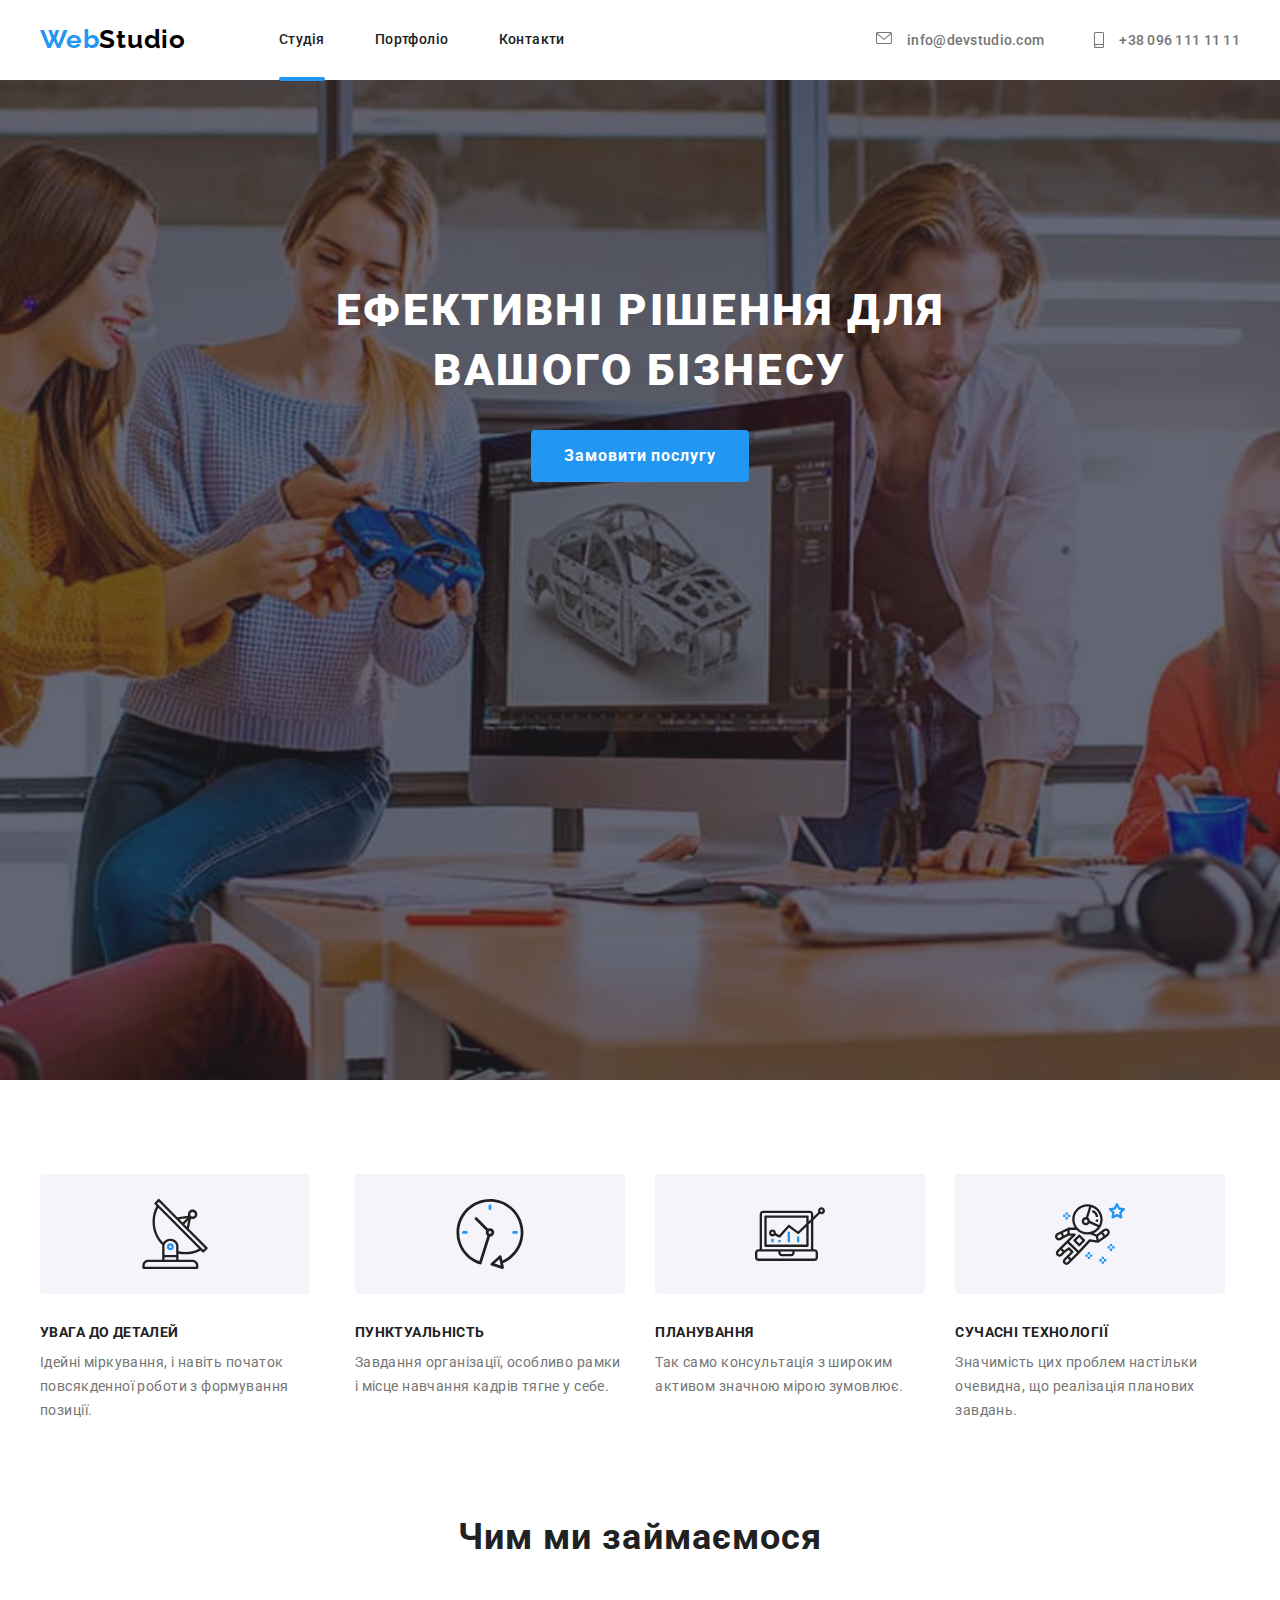
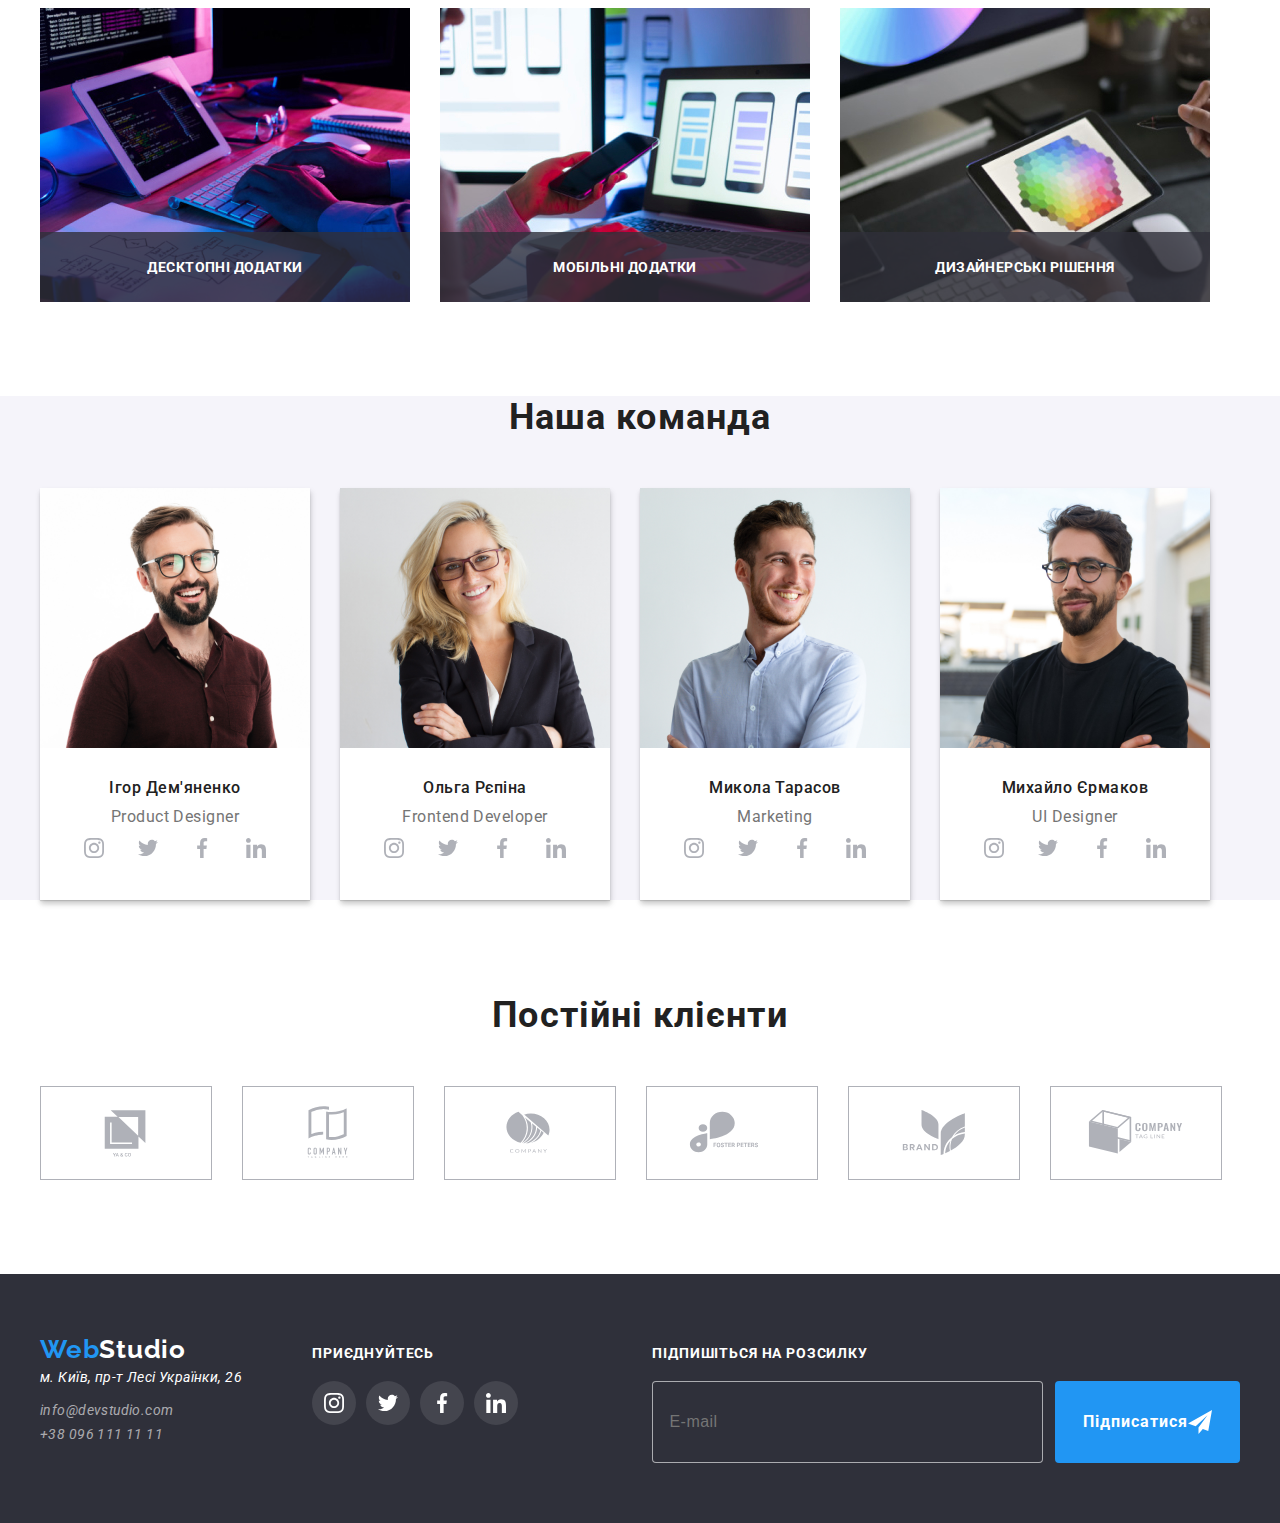
==== commit 54b2aba1: "summary required" ====
--- a/index.html
+++ b/index.html
@@ -163,7 +163,8 @@
     <!--Наша команда-->
     <section class="section-sectionteam">
       <div class="container">
-        <h2 class="title">Наша команда</h2>
+
+<h2 class="title">Наша команда</h2>
 
         <ul class="team">
           <li class="team__item">
--- a/css/main.min.css
+++ b/css/main.min.css
@@ -1 +1 @@
-/*! modern-normalize v1.1.0 | MIT License | https://github.com/sindresorhus/modern-normalize */body{color:#757575;background-color:#fff;font-family:"Roboto";font-size:14px;line-height:1.7142857143;letter-spacing:.03em}.section{padding-top:94px;padding-bottom:94px}.container{width:1200px;margin-right:auto;margin-left:auto;padding-right:15px;padding-left:15px}ul{list-style:none;margin-top:0;margin-bottom:0;padding:0}img{display:block;max-width:100%;height:auto}link{text-decoration:none}.hero,.footer{background-color:#2f303a;color:#fff}.button{display:block;font-family:"Roboto";font-weight:700;font-size:16px;line-height:1.875;letter-spacing:.06em;text-align:center;background-color:#2196f3;color:#fff;border:1px solid rgba(0,0,0,0);border-radius:4px;cursor:pointer}.visually-hidden{position:absolute;width:1px;height:1px;margin:-1px;border:0;padding:0;white-space:nowrap;-webkit-clip-path:inset(100%);clip-path:inset(100%);clip:rect(0 0 0 0);overflow:hidden}body,h1,h2,h3,p,ul,li{margin:0}ul{padding:0}.header{border-bottom:#ececec}.header-box{display:-webkit-box;display:-ms-flexbox;display:flex;-webkit-box-align:center;-ms-flex-align:center;align-items:center}.link-header{color:#000;text-decoration:none;font-family:"Raleway";font-weight:700;font-size:26px;line-height:1.1923076923;letter-spacing:.03em;margin-right:93px;padding-top:24px;padding-bottom:25px}.logo{color:#2196f3;margin-top:0;margin-bottom:0}.nav{margin-right:auto}.nav-list{display:-webkit-box;display:-ms-flexbox;display:flex;gap:50px;-webkit-box-align:center;-ms-flex-align:center;align-items:center}.current{color:#2196f3;font-weight:500;font-size:14px;line-height:1.1428571429;letter-spacing:.02em}.current::after{content:"";position:absolute;width:100%;height:4px;left:0;border-radius:2px;border:rgba(0,0,0,0);background-color:#2196f3;bottom:-1px;display:block}.nav-item{position:relative;display:block}.nav .link-n{display:block;color:#212121;font-weight:500;line-height:1.14;-webkit-box-align:baseline;-ms-flex-align:baseline;align-items:baseline;padding:0;padding:32px 0;text-decoration:none;-webkit-transition:color 250ms cubic-bezier(0.4, 0, 0.2, 1) 250ms;transition:color 250ms cubic-bezier(0.4, 0, 0.2, 1) 250ms}.nav .link-n:hover,.nav .link-n:focus{color:#2196f3}.list-contacts{display:-webkit-box;display:-ms-flexbox;display:flex;-webkit-box-align:center;-ms-flex-align:center;align-items:center;gap:50px}.link-mail{color:#757575;text-decoration:none;font-weight:500;line-height:1.1428571429;letter-spacing:.02em;padding:32px 0;display:-webkit-box;display:-ms-flexbox;display:flex;text-align:center;text-decoration:none;-webkit-transition:color 250ms cubic-bezier(0.4, 0, 0.2, 1) 250ms;transition:color 250ms cubic-bezier(0.4, 0, 0.2, 1) 250ms}.link-tel{color:#757575;font-weight:500;line-height:1.1428571429;letter-spacing:.02em;text-decoration:none;padding:32px 0;display:-webkit-box;display:-ms-flexbox;display:flex;text-align:center;-webkit-transition:color 250ms cubic-bezier(0.4, 0, 0.2, 1) 250ms;transition:color 250ms cubic-bezier(0.4, 0, 0.2, 1) 250ms}.link-mail:hover,.link-mail:focus,.link-tel:hover,.link-tel:focus{color:#2196f3}.mail-icon,.tel-icon{fill:currentColor;margin-right:15px}.hero{max-width:1600px;height:600px;margin-left:auto;margin-right:auto;margin-top:0;margin-bottom:0;padding-top:200px;padding-bottom:200px;background-image:-webkit-gradient(linear, left top, right top, from(rgba(47, 48, 58, 0.4)), to(rgba(47, 48, 58, 0.4))),url(../Images/imagesbody/img-hero.jpg);background-image:linear-gradient(to right, rgba(47, 48, 58, 0.4), rgba(47, 48, 58, 0.4)),url(../Images/imagesbody/img-hero.jpg);background-repeat:no-repeat;background-size:cover;background-position:center}.hero-title{margin-top:0;margin-bottom:30px;font-weight:900;font-size:44px;line-height:1.3636363636;letter-spacing:.06em;text-transform:uppercase;color:#fff;margin-right:auto;margin-left:auto;width:696px;text-align:center;padding:0}.button{border-radius:4px;padding:10px 32px;margin-right:auto;margin-left:auto}.section__list{display:-webkit-box;display:-ms-flexbox;display:flex;gap:30px}.features__item :not(:nth-last-child){margin-right:30px}.features__content{display:-webkit-box;display:-ms-flexbox;display:flex;-webkit-box-align:center;-ms-flex-align:center;align-items:center;-webkit-box-pack:center;-ms-flex-pack:center;justify-content:center;width:270px;height:120px;border:rgba(0,0,0,0);border-radius:4px;background-color:#f5f4fa;margin-bottom:30px}.features__title{font-weight:700;font-size:14px;line-height:1.1428571429;letter-spacing:.03em;text-transform:uppercase;color:#212121;margin-top:0;margin-bottom:10px;padding:0}.features__text{font-size:14px;line-height:1.7142857143;letter-spacing:.03em;margin-top:0;margin-bottom:0}.section__workssection--no padding-top{padding-top:0;padding-bottom:94px}.section__title{font-weight:700;font-size:36px;line-height:1.1666666667;letter-spacing:.03em;color:#212121;text-align:center;padding:0;margin-top:0;margin-bottom:50px}.work__list{display:-webkit-box;display:-ms-flexbox;display:flex;gap:30px;padding:0}.work__item,.work__image{position:relative}.work__card{position:absolute;width:370px;height:70px;background-color:rgba(47,48,58,.8);display:inline-block;bottom:0;left:0}.work__card-title{margin-top:27px;padding:0;display:-webkit-box;display:-ms-flexbox;display:flex;text-align:center;-webkit-box-pack:center;-ms-flex-pack:center;justify-content:center;font-weight:700;font-size:14px;line-height:1.1428571429;letter-spacing:.03em;text-transform:uppercase;color:#fff}.section-sectionteam{background-color:#f5f4fa;margin-top:0;margin-bottom:0}.container{-webkit-box-pack:space-evenly;-ms-flex-pack:space-evenly;justify-content:space-evenly}.team{display:-webkit-box;display:-ms-flexbox;display:flex;gap:30px;padding:0}.team__item{background-color:#fff;-webkit-box-shadow:0px 1px 1px rgba(0,0,0,.12),0px 4px 4px rgba(0,0,0,.06),1px 4px 6px rgba(0,0,0,.16);box-shadow:0px 1px 1px rgba(0,0,0,.12),0px 4px 4px rgba(0,0,0,.06),1px 4px 6px rgba(0,0,0,.16)}.team__box{text-align:center;padding-top:30px;padding-bottom:30px}.team__title{font-weight:500;font-size:16px;line-height:1.1875;letter-spacing:.03em;color:#212121;margin:0;margin-bottom:10px}.team__text{font-size:16px;line-height:1.1875;letter-spacing:.03em;margin-top:0;margin-bottom:16}.socials{display:-webkit-box;display:-ms-flexbox;display:flex;-webkit-box-align:center;-ms-flex-align:center;align-items:center;-webkit-box-pack:center;-ms-flex-pack:center;justify-content:center;gap:10px}.socials__item{display:inline-block;margin:0}.socials__link{display:-webkit-box;display:-ms-flexbox;display:flex;-webkit-box-align:center;-ms-flex-align:center;align-items:center;-webkit-box-pack:center;-ms-flex-pack:center;justify-content:center;fill:#afb1b8;width:44px;height:44px;border-radius:50%;gap:10px;-webkit-transition:background-color 250ms cubic-bezier(0.4, 0, 0.2, 1) 250ms,fill 250ms cubic-bezier(0.4, 0, 0.2, 1) 250ms;transition:background-color 250ms cubic-bezier(0.4, 0, 0.2, 1) 250ms,fill 250ms cubic-bezier(0.4, 0, 0.2, 1) 250ms}.socials__link:hover,.socials__link:focus{fill:#fff;background-color:#2196f3}.section{-webkit-box-pack:center;-ms-flex-pack:center;justify-content:center}.section__title{font-weight:700;font-size:36px;line-height:1.1666666667;letter-spacing:.03em;color:#212121;text-align:center;padding:0;margin:0;margin-bottom:50px}.clients{display:-webkit-box;display:-ms-flexbox;display:flex;gap:30px;margin-left:auto;margin-right:auto}.clients__link{display:-webkit-box;display:-ms-flexbox;display:flex;-webkit-box-align:center;-ms-flex-align:center;align-items:center;-webkit-box-pack:center;-ms-flex-pack:center;justify-content:center;fill:#afb1b8;width:170px;height:92px;border:1px solid #afb1b8;text-decoration:none;-webkit-transition:border-color 250ms cubic-bezier(0.4, 0, 0.2, 1) 250ms,fill 250ms cubic-bezier(0.4, 0, 0.2, 1) 250ms;transition:border-color 250ms cubic-bezier(0.4, 0, 0.2, 1) 250ms,fill 250ms cubic-bezier(0.4, 0, 0.2, 1) 250ms}.clients__link:hover,.clients__link:focus{fill:#2196f3;border:1px solid #2196f3}.footer{margin-top:0;margin-bottom:0;padding-top:60px;padding-bottom:60px}.flex-container-f{display:-webkit-box;display:-ms-flexbox;display:flex;-webkit-box-align:baseline;-ms-flex-align:baseline;align-items:baseline}.footer-list{margin-left:0;padding:0}.footer-link{font-family:"Raleway";font-weight:700;font-size:26px;line-height:1.1923076923;letter-spacing:.03em;color:#fff;text-decoration:none;margin-top:20px;-webkit-transition:color 250ms cubic-bezier(0.4, 0, 0.2, 1) 250ms;transition:color 250ms cubic-bezier(0.4, 0, 0.2, 1) 250ms}.link-footer-address{text-decoration:none;color:var(--txt-color);margin-bottom:9px;-webkit-transition:color 500ms cubic-bezier(0.4, 0, 0.2, 1);transition:color 500ms cubic-bezier(0.4, 0, 0.2, 1)}.link-footer-address:hover,.link-footer-address:focus{color:var(--accent-color);text-decoration:none}.link-footer-item{color:var(--add-color);text-decoration:none;font-size:14px;line-height:1.7142857143;margin-bottom:9px;-webkit-transition:color 500ms cubic-bezier(0.4, 0, 0.2, 1);transition:color 500ms cubic-bezier(0.4, 0, 0.2, 1)}.link-footer-item:hover,.link-footer-item:focus{color:var(--accent-color);text-decoration:none}.link-footer-item:last-child{margin-bottom:0px}.paragraph{padding:0;margin:0;margin-bottom:9px}.link-footer{display:block;color:rgba(255,255,255,.6);text-decoration:none;font-size:14px;line-height:1.7142857143;-webkit-transition:color 250ms cubic-bezier(0.4, 0, 0.2, 1) 250ms;transition:color 250ms cubic-bezier(0.4, 0, 0.2, 1) 250ms}.link-footer:hover,.link-footer:focus{color:#2196f3}.social-title{font-weight:700;font-size:14px;line-height:1.1428571429;letter-spacing:.06em;text-transform:uppercase;margin:0;margin-left:70px;margin-bottom:20px}.social-list{display:-webkit-box;display:-ms-flexbox;display:flex;-webkit-box-align:center;-ms-flex-align:center;align-items:center;-webkit-box-pack:center;-ms-flex-pack:center;justify-content:center;gap:10px;margin-left:70px}.social-link-f{display:-webkit-box;display:-ms-flexbox;display:flex;-webkit-box-align:center;-ms-flex-align:center;align-items:center;-webkit-box-pack:center;-ms-flex-pack:center;justify-content:center;width:44px;height:44px;background-color:rgba(255,255,255,.1);border-radius:50%;display:flex;fill:#fff;-webkit-transition:background-color 250ms cubic-bezier(0.4, 0, 0.2, 1) 250ms;transition:background-color 250ms cubic-bezier(0.4, 0, 0.2, 1) 250ms}.social-link-f:hover,.social-link-f:focus{background-color:#2196f3}.flex-container-subscribe{margin-left:auto}.subscribe-form{display:-webkit-box;display:-ms-flexbox;display:flex}.mailing{display:block;margin:0;margin-bottom:20px;font-weight:700;font-size:14px;line-height:1.1428571429;letter-spacing:.06em;text-transform:uppercase}.subscribe-field{display:block;width:358px;height:50px;padding:15px;padding-left:16px;font-weight:400;font-size:16px;line-height:1.25;letter-spacing:.03em;background-color:#2f303a;border:1px solid rgba(255,255,255,.6);border-radius:4px;color:rgba(255,255,255,.6);-webkit-transition:border-color 250ms cubic-bezier(0.4, 0, 0.2, 1) 250ms;transition:border-color 250ms cubic-bezier(0.4, 0, 0.2, 1) 250ms}.subscribe-field:hover,.subscribe-field:focus{border-color:#fff}.footer-btn{display:-webkit-box;display:-ms-flexbox;display:flex;-webkit-box-align:center;-ms-flex-align:center;align-items:center;margin:0;margin-left:12px;padding-top:10px;padding-bottom:10px;padding-left:28px;padding-right:28px;cursor:pointer;font-weight:700;font-size:16px;line-height:1.875;letter-spacing:.06em;background-color:#2196f3;color:#fff;border:none;border-radius:4px;-webkit-box-pack:center;-ms-flex-pack:center;justify-content:center;-webkit-transition:border-color 250ms cubic-bezier(0.4, 0, 0.2, 1) 250ms;transition:border-color 250ms cubic-bezier(0.4, 0, 0.2, 1) 250ms}.footer-btn:hover,.footer-btn:focus{border-color:#fff}.icon-subscribe{padding:0;fill:#fff}.backdrop.is-hidden{visibility:hidden;opacity:0;pointer-events:none}.backdrop{position:fixed;top:0;left:0;width:100%;height:100%;background-color:rgba(0,0,0,.5);opacity:1;visibility:visible;-webkit-transition:opacity 250ms cubic-bezier(0.4, 0, 0.2, 1) 250ms,visibility 250ms cubic-bezier(0.4, 0, 0.2, 1) 250ms;transition:opacity 250ms cubic-bezier(0.4, 0, 0.2, 1) 250ms,visibility 250ms cubic-bezier(0.4, 0, 0.2, 1) 250ms}.modal{position:absolute;width:528px;height:581px;top:50%;left:50%;padding:40px 39px 41px;-webkit-transform:translate(-50%, -50%);transform:translate(-50%, -50%);background-color:#fff;border-radius:4px;-webkit-box-shadow:0px 1px 1px rgba(0,0,0,.12),0px 4px 4px rgba(0,0,0,.06),1px 4px 6px rgba(0,0,0,.16);box-shadow:0px 1px 1px rgba(0,0,0,.12),0px 4px 4px rgba(0,0,0,.06),1px 4px 6px rgba(0,0,0,.16)}.modal-btn{position:absolute;width:30px;height:30px;border-radius:50%;top:8px;right:8px;cursor:pointer;fill:#212121;background-color:#fff;border:1px solid rgba(0,0,0,.1);-webkit-transition:border-color 250ms cubic-bezier(0.4, 0, 0.2, 1) 250ms,color 250ms cubic-bezier(0.4, 0, 0.2, 1) 250ms;transition:border-color 250ms cubic-bezier(0.4, 0, 0.2, 1) 250ms,color 250ms cubic-bezier(0.4, 0, 0.2, 1) 250ms}.modal-btn:hover,.modal-btn:focus{fill:#2196f3;border-color:#2196f3}.form-title{display:block;text-align:center;font-weight:700;font-size:20px;line-height:23.44px;letter-spacing:.03em;margin:0;margin-bottom:12px;color:#212121}.form-group{margin:0 auto;padding:0;display:block}.label{display:block;-webkit-box-align:center;-ms-flex-align:center;align-items:center;-webkit-box-pack:center;-ms-flex-pack:center;justify-content:center;font-weight:400;font-size:12px;line-height:14px;letter-spacing:.01em;margin:0;margin-bottom:4px;color:#757575}.f-group{position:relative;margin-bottom:12px}.field{width:100%;height:40px;border:1px solid rgba(33,33,33,.2);border-radius:4px;padding-left:42px;margin:0;-webkit-transition:border-color 250ms cubic-bezier(0.4, 0, 0.2, 1) 250ms;transition:border-color 250ms cubic-bezier(0.4, 0, 0.2, 1) 250ms}.field:hover,.field:focus{border-color:#2196f3}.field:focus-within+.f-icon{fill:var(--accent-color);stroke:var(--accent-color)}.f-icon{position:absolute;width:15px;height:15px;top:14px;left:15px;-webkit-transition:background-color 250ms cubic-bezier(0.4, 0, 0.2, 1) 250ms;transition:background-color 250ms cubic-bezier(0.4, 0, 0.2, 1) 250ms}.f-icon:hover{fill:#2196f3}.t-label{margin:0;margin-bottom:4px;padding:0;font-weight:400;font-size:12px;line-height:14.06px;letter-spacing:.01em;color:#757575}.comment{width:100%;height:120px;resize:none;padding:12px 16px;margin-bottom:-12px;border:1.5px solid rgba(33,33,33,.2);border-radius:4px;border-color:rgba(33,33,33,.2);color:rgba(117,117,117,.5);-webkit-transition:border-color 250ms cubic-bezier(0.4, 0, 0.2, 1) 250ms;transition:border-color 250ms cubic-bezier(0.4, 0, 0.2, 1) 250ms}.comment::-webkit-input-placeholder{font-weight:400;font-size:12px;line-height:14.06px;letter-spacing:.01em;color:rgba(117,117,117,.5)}.comment::-moz-placeholder{font-weight:400;font-size:12px;line-height:14.06px;letter-spacing:.01em;color:rgba(117,117,117,.5)}.comment:-ms-input-placeholder{font-weight:400;font-size:12px;line-height:14.06px;letter-spacing:.01em;color:rgba(117,117,117,.5)}.comment::-ms-input-placeholder{font-weight:400;font-size:12px;line-height:14.06px;letter-spacing:.01em;color:rgba(117,117,117,.5)}.comment::placeholder{font-weight:400;font-size:12px;line-height:14.06px;letter-spacing:.01em;color:rgba(117,117,117,.5)}.comment:hover,.comment:focus{border-color:#2196f3}.check-input{position:absolute;width:1px;height:1px;margin:-1px;border:0;padding:0;white-space:nowrap;-webkit-clip-path:inset(100%);clip-path:inset(100%);clip:rect(0 0 0 0);overflow:hidden}.check-input:checked+.icon-check{border-color:#2196f3;background-color:#2196f3;background-image:url("../Images/checked.svg")}.check-input:unchecked+.icon-check{border-color:rgba(0,0,0,0);background-color:rgba(0,0,0,0);background-image:url("../Images/unchecked.svg")}.check-label{display:-webkit-box;display:-ms-flexbox;display:flex;margin-top:20px}.icon-check{display:-webkit-box;display:-ms-flexbox;display:flex;width:16px;height:15px;margin-left:10px;margin-bottom:-12px;background-image:url("../Images/unchecked.svg")}.check-text{margin:0;margin-left:9px;display:-webkit-box;display:-ms-flexbox;display:flex;-webkit-user-select:none;-moz-user-select:none;-ms-user-select:none;user-select:none}.form-link{display:block;margin-left:4px;font-weight:400;font-size:14px;line-height:1.7142857143;letter-spacing:.03em;color:#757575;-webkit-transition:color 250ms cubic-bezier(0.4, 0, 0.2, 1) 250ms;transition:color 250ms cubic-bezier(0.4, 0, 0.2, 1) 250ms}.form-link:hover,.form-link:focus{color:#2196f3}.btn-form{display:block;padding-top:10px;padding-right:52px;padding-bottom:10px;padding-left:52px;margin-right:auto;margin-top:22px;margin-left:auto;background-color:#2196f3;color:#fff;cursor:pointer;border:none;border-radius:4px;-webkit-transition:0px 4px 4px rgba(0,0,0,.06),1px 4px 6px rgba(0,0,0,.16),-webkit-box-shadow 0px 1px 1px rgba(0,0,0,.12);transition:0px 4px 4px rgba(0,0,0,.06),1px 4px 6px rgba(0,0,0,.16),-webkit-box-shadow 0px 1px 1px rgba(0,0,0,.12);transition:box-shadow 0px 1px 1px rgba(0,0,0,.12),0px 4px 4px rgba(0,0,0,.06),1px 4px 6px rgba(0,0,0,.16);transition:box-shadow 0px 1px 1px rgba(0,0,0,.12),0px 4px 4px rgba(0,0,0,.06),1px 4px 6px rgba(0,0,0,.16),-webkit-box-shadow 0px 1px 1px rgba(0,0,0,.12)}.btn-form:hover,.btn-form:focus{-webkit-box-shadow:0px 1px 1px rgba(0,0,0,.12),0px 4px 4px rgba(0,0,0,.06),1px 4px 6px rgba(0,0,0,.16);box-shadow:0px 1px 1px rgba(0,0,0,.12),0px 4px 4px rgba(0,0,0,.06),1px 4px 6px rgba(0,0,0,.16)}.btn-t{font-weight:700;font-size:16px;line-height:1.875;letter-spacing:.06em}.header{border-bottom:#ececec}.header-box{display:-webkit-box;display:-ms-flexbox;display:flex;-webkit-box-align:center;-ms-flex-align:center;align-items:center}.link-header{color:#000;text-decoration:none;font-family:"Raleway";font-weight:700;font-size:26px;line-height:1.1923076923;letter-spacing:.03em;margin-right:93px;padding-top:24px;padding-bottom:25px}.logo{color:#2196f3;margin-top:0;margin-bottom:0}.nav{margin-right:auto}.nav-list{display:-webkit-box;display:-ms-flexbox;display:flex;gap:50px;-webkit-box-align:center;-ms-flex-align:center;align-items:center}.current{color:#2196f3;font-weight:500;font-size:14px;line-height:1.1428571429;letter-spacing:.02em}.current::after{content:"";position:absolute;width:100%;height:4px;left:0;border-radius:2px;border:rgba(0,0,0,0);background-color:#2196f3;bottom:-1px;display:block}.nav-item{position:relative;display:block}.nav .link-n{display:block;color:#212121;font-weight:500;line-height:1.14;-webkit-box-align:baseline;-ms-flex-align:baseline;align-items:baseline;padding:0;padding:32px 0;text-decoration:none;-webkit-transition:color 250ms cubic-bezier(0.4, 0, 0.2, 1) 250ms;transition:color 250ms cubic-bezier(0.4, 0, 0.2, 1) 250ms}.nav .link-n:hover,.nav .link-n:focus{color:#2196f3}.list-contacts{display:-webkit-box;display:-ms-flexbox;display:flex;-webkit-box-align:center;-ms-flex-align:center;align-items:center;gap:50px}.link-mail{color:#757575;text-decoration:none;font-weight:500;line-height:1.1428571429;letter-spacing:.02em;padding:32px 0;display:-webkit-box;display:-ms-flexbox;display:flex;text-align:center;text-decoration:none;-webkit-transition:color 250ms cubic-bezier(0.4, 0, 0.2, 1) 250ms;transition:color 250ms cubic-bezier(0.4, 0, 0.2, 1) 250ms}.link-tel{color:#757575;font-weight:500;line-height:1.1428571429;letter-spacing:.02em;text-decoration:none;padding:32px 0;display:-webkit-box;display:-ms-flexbox;display:flex;text-align:center;-webkit-transition:color 250ms cubic-bezier(0.4, 0, 0.2, 1) 250ms;transition:color 250ms cubic-bezier(0.4, 0, 0.2, 1) 250ms}.link-mail:hover,.link-mail:focus,.link-tel:hover,.link-tel:focus{color:#2196f3}.mail-icon,.tel-icon{fill:currentColor;margin-right:15px}.buttons{display:-webkit-box;display:-ms-flexbox;display:flex;margin-bottom:50px;-webkit-box-pack:center;-ms-flex-pack:center;justify-content:center;padding:0;gap:8px}.buttons.c-buttons:last-child{margin-right:0px}.c-button{background-color:#f5f4fa;color:#212121;font-family:inherit;font-weight:500;font-size:16px;line-height:1.625;letter-spacing:.03em;cursor:pointer;border-radius:4px;padding:6px 22px;text-align:center;border:1px solid rgba(0,0,0,0);-webkit-transition:background-color 250ms cubic-bezier(0.4, 0, 0.2, 1) 250ms,color 250ms cubic-bezier(0.4, 0, 0.2, 1) 250ms,-webkit-box-shadow 250ms cubic-bezier(0.4, 0, 0.2, 1) 250ms;transition:background-color 250ms cubic-bezier(0.4, 0, 0.2, 1) 250ms,color 250ms cubic-bezier(0.4, 0, 0.2, 1) 250ms,-webkit-box-shadow 250ms cubic-bezier(0.4, 0, 0.2, 1) 250ms;transition:background-color 250ms cubic-bezier(0.4, 0, 0.2, 1) 250ms,color 250ms cubic-bezier(0.4, 0, 0.2, 1) 250ms,box-shadow 250ms cubic-bezier(0.4, 0, 0.2, 1) 250ms;transition:background-color 250ms cubic-bezier(0.4, 0, 0.2, 1) 250ms,color 250ms cubic-bezier(0.4, 0, 0.2, 1) 250ms,box-shadow 250ms cubic-bezier(0.4, 0, 0.2, 1) 250ms,-webkit-box-shadow 250ms cubic-bezier(0.4, 0, 0.2, 1) 250ms}.c-button:hover,.c-button:focus{background-color:#2196f3;color:#fff;-webkit-box-shadow:0px 1px 1px rgba(0,0,0,.12),0px 4px 4px rgba(0,0,0,.06),1px 4px 6px rgba(0,0,0,.16);box-shadow:0px 1px 1px rgba(0,0,0,.12),0px 4px 4px rgba(0,0,0,.06),1px 4px 6px rgba(0,0,0,.16)}.portfolio{display:-webkit-box;display:-ms-flexbox;display:flex;-ms-flex-wrap:wrap;flex-wrap:wrap;gap:30px;padding-left:0}.portfolio__item{width:370px}.portfolio__item:nth-child(3n){margin-right:0px}.portfolio__item:nth-last-child(-n+3){margin-bottom:0}.portfolio__link{display:block;text-decoration:none;color:#757575;-webkit-transition:0px 4px 4px rgba(0,0,0,.06),1px 4px 6px rgba(0,0,0,.16),-webkit-box-shadow 0px 1px 1px rgba(0,0,0,.12);transition:0px 4px 4px rgba(0,0,0,.06),1px 4px 6px rgba(0,0,0,.16),-webkit-box-shadow 0px 1px 1px rgba(0,0,0,.12);transition:box-shadow 0px 1px 1px rgba(0,0,0,.12),0px 4px 4px rgba(0,0,0,.06),1px 4px 6px rgba(0,0,0,.16);transition:box-shadow 0px 1px 1px rgba(0,0,0,.12),0px 4px 4px rgba(0,0,0,.06),1px 4px 6px rgba(0,0,0,.16),-webkit-box-shadow 0px 1px 1px rgba(0,0,0,.12)}.portfolio__link:hover .overlay-desc,.portfolio__link:focus .overlay-desc{-webkit-transform:translateY(0);transform:translateY(0)}.portfolio__link:hover,.portfolio__link:focus{-webkit-box-shadow:0px 1px 1px rgba(0,0,0,.12),0px 4px 4px rgba(0,0,0,.06),1px 4px 6px rgba(0,0,0,.16);box-shadow:0px 1px 1px rgba(0,0,0,.12),0px 4px 4px rgba(0,0,0,.06),1px 4px 6px rgba(0,0,0,.16)}.project-thumb{position:relative;overflow:hidden}.flex-item{margin:0}.overlay-desc{position:absolute;top:0;left:0;background-color:rgba(33,150,243,.9);width:100%;height:100%;padding:63px 24px;-webkit-transform:translateY(101%);transform:translateY(101%);-webkit-transition:-webkit-transform 250ms cubic-bezier(0.4, 0, 0.2, 1) 250ms;transition:-webkit-transform 250ms cubic-bezier(0.4, 0, 0.2, 1) 250ms;transition:transform 250ms cubic-bezier(0.4, 0, 0.2, 1) 250ms;transition:transform 250ms cubic-bezier(0.4, 0, 0.2, 1) 250ms, -webkit-transform 250ms cubic-bezier(0.4, 0, 0.2, 1) 250ms}.text{font-weight:400;font-size:18px;line-height:1.5555555556;letter-spacing:.03em;color:#fff}.description{border:1px solid #ececec;border-top:none;padding:20px 24px}.pr-title{color:#212121;font-weight:700;font-size:18px;line-height:2;letter-spacing:.06em;margin:0;margin-bottom:4px;padding:0}.subtext{font-size:16px;line-height:1.875;letter-spacing:.03em;padding:0;margin:0}.footer{margin-top:0;margin-bottom:0;padding-top:60px;padding-bottom:60px}.flex-container-f{display:-webkit-box;display:-ms-flexbox;display:flex;-webkit-box-align:baseline;-ms-flex-align:baseline;align-items:baseline}.footer-list{margin-left:0;padding:0}.footer-link{font-family:"Raleway";font-weight:700;font-size:26px;line-height:1.1923076923;letter-spacing:.03em;color:#fff;text-decoration:none;margin-top:20px;-webkit-transition:color 250ms cubic-bezier(0.4, 0, 0.2, 1) 250ms;transition:color 250ms cubic-bezier(0.4, 0, 0.2, 1) 250ms}.link-footer-address{text-decoration:none;color:var(--txt-color);margin-bottom:9px;-webkit-transition:color 500ms cubic-bezier(0.4, 0, 0.2, 1);transition:color 500ms cubic-bezier(0.4, 0, 0.2, 1)}.link-footer-address:hover,.link-footer-address:focus{color:var(--accent-color);text-decoration:none}.link-footer-item{color:var(--add-color);text-decoration:none;font-size:14px;line-height:1.7142857143;margin-bottom:9px;-webkit-transition:color 500ms cubic-bezier(0.4, 0, 0.2, 1);transition:color 500ms cubic-bezier(0.4, 0, 0.2, 1)}.link-footer-item:hover,.link-footer-item:focus{color:var(--accent-color);text-decoration:none}.link-footer-item:last-child{margin-bottom:0px}.paragraph{padding:0;margin:0;margin-bottom:9px}.link-footer{display:block;color:rgba(255,255,255,.6);text-decoration:none;font-size:14px;line-height:1.7142857143;-webkit-transition:color 250ms cubic-bezier(0.4, 0, 0.2, 1) 250ms;transition:color 250ms cubic-bezier(0.4, 0, 0.2, 1) 250ms}.link-footer:hover,.link-footer:focus{color:#2196f3}.social-title{font-weight:700;font-size:14px;line-height:1.1428571429;letter-spacing:.06em;text-transform:uppercase;margin:0;margin-left:70px;margin-bottom:20px}.social-list{display:-webkit-box;display:-ms-flexbox;display:flex;-webkit-box-align:center;-ms-flex-align:center;align-items:center;-webkit-box-pack:center;-ms-flex-pack:center;justify-content:center;gap:10px;margin-left:70px}.social-link-f{display:-webkit-box;display:-ms-flexbox;display:flex;-webkit-box-align:center;-ms-flex-align:center;align-items:center;-webkit-box-pack:center;-ms-flex-pack:center;justify-content:center;width:44px;height:44px;background-color:rgba(255,255,255,.1);border-radius:50%;display:flex;fill:#fff;-webkit-transition:background-color 250ms cubic-bezier(0.4, 0, 0.2, 1) 250ms;transition:background-color 250ms cubic-bezier(0.4, 0, 0.2, 1) 250ms}.social-link-f:hover,.social-link-f:focus{background-color:#2196f3}.flex-container-subscribe{margin-left:auto}.subscribe-form{display:-webkit-box;display:-ms-flexbox;display:flex}.mailing{display:block;margin:0;margin-bottom:20px;font-weight:700;font-size:14px;line-height:1.1428571429;letter-spacing:.06em;text-transform:uppercase}.subscribe-field{display:block;width:358px;height:50px;padding:15px;padding-left:16px;font-weight:400;font-size:16px;line-height:1.25;letter-spacing:.03em;background-color:#2f303a;border:1px solid rgba(255,255,255,.6);border-radius:4px;color:rgba(255,255,255,.6);-webkit-transition:border-color 250ms cubic-bezier(0.4, 0, 0.2, 1) 250ms;transition:border-color 250ms cubic-bezier(0.4, 0, 0.2, 1) 250ms}.subscribe-field:hover,.subscribe-field:focus{border-color:#fff}.footer-btn{display:-webkit-box;display:-ms-flexbox;display:flex;-webkit-box-align:center;-ms-flex-align:center;align-items:center;margin:0;margin-left:12px;padding-top:10px;padding-bottom:10px;padding-left:28px;padding-right:28px;cursor:pointer;font-weight:700;font-size:16px;line-height:1.875;letter-spacing:.06em;background-color:#2196f3;color:#fff;border:none;border-radius:4px;-webkit-box-pack:center;-ms-flex-pack:center;justify-content:center;-webkit-transition:border-color 250ms cubic-bezier(0.4, 0, 0.2, 1) 250ms;transition:border-color 250ms cubic-bezier(0.4, 0, 0.2, 1) 250ms}.footer-btn:hover,.footer-btn:focus{border-color:#fff}.icon-subscribe{padding:0;fill:#fff}/*# sourceMappingURL=main.min.css.map */+/*! modern-normalize v1.1.0 | MIT License | https://github.com/sindresorhus/modern-normalize */body{color:#757575;background-color:#fff;font-family:"Roboto";font-size:14px;line-height:1.7142857143;letter-spacing:.03em}.section{padding-top:94px;padding-bottom:94px}.container{width:1200px;margin-right:auto;margin-left:auto;padding-right:15px;padding-left:15px}ul{list-style:none;margin-top:0;margin-bottom:0;padding:0}img{display:block;max-width:100%;height:auto}link{text-decoration:none}.hero,.footer{background-color:#2f303a;color:#fff}.button{display:block;font-family:"Roboto";font-weight:700;font-size:16px;line-height:1.875;letter-spacing:.06em;text-align:center;background-color:#2196f3;color:#fff;border:1px solid rgba(0,0,0,0);border-radius:4px;cursor:pointer}.visually-hidden{position:absolute;width:1px;height:1px;margin:-1px;border:0;padding:0;white-space:nowrap;-webkit-clip-path:inset(100%);clip-path:inset(100%);clip:rect(0 0 0 0);overflow:hidden}body,h1,h2,h3,p,ul,li{margin:0}ul{padding:0}.header{border-bottom:#ececec}.header-box{display:-webkit-box;display:-ms-flexbox;display:flex;-webkit-box-align:center;-ms-flex-align:center;align-items:center}.link-header{color:#000;text-decoration:none;font-family:"Raleway";font-weight:700;font-size:26px;line-height:1.1923076923;letter-spacing:.03em;margin-right:93px;padding-top:24px;padding-bottom:25px}.logo{color:#2196f3;margin-top:0;margin-bottom:0}.nav{margin-right:auto}.nav-list{display:-webkit-box;display:-ms-flexbox;display:flex;gap:50px;-webkit-box-align:center;-ms-flex-align:center;align-items:center}.current{color:#2196f3;font-weight:500;font-size:14px;line-height:1.1428571429;letter-spacing:.02em}.current::after{content:"";position:absolute;width:100%;height:4px;left:0;border-radius:2px;border:rgba(0,0,0,0);background-color:#2196f3;bottom:-1px;display:block}.nav-item{position:relative;display:block}.nav .link-n{display:block;color:#212121;font-weight:500;line-height:1.14;-webkit-box-align:baseline;-ms-flex-align:baseline;align-items:baseline;padding:0;padding:32px 0;text-decoration:none;-webkit-transition:color 250ms cubic-bezier(0.4, 0, 0.2, 1) 250ms;transition:color 250ms cubic-bezier(0.4, 0, 0.2, 1) 250ms}.nav .link-n:hover,.nav .link-n:focus{color:#2196f3}.list-contacts{display:-webkit-box;display:-ms-flexbox;display:flex;-webkit-box-align:center;-ms-flex-align:center;align-items:center;gap:50px}.link-mail{color:#757575;text-decoration:none;font-weight:500;line-height:1.1428571429;letter-spacing:.02em;padding:32px 0;display:-webkit-box;display:-ms-flexbox;display:flex;text-align:center;text-decoration:none;-webkit-transition:color 250ms cubic-bezier(0.4, 0, 0.2, 1) 250ms;transition:color 250ms cubic-bezier(0.4, 0, 0.2, 1) 250ms}.link-tel{color:#757575;font-weight:500;line-height:1.1428571429;letter-spacing:.02em;text-decoration:none;padding:32px 0;display:-webkit-box;display:-ms-flexbox;display:flex;text-align:center;-webkit-transition:color 250ms cubic-bezier(0.4, 0, 0.2, 1) 250ms;transition:color 250ms cubic-bezier(0.4, 0, 0.2, 1) 250ms}.link-mail:hover,.link-mail:focus,.link-tel:hover,.link-tel:focus{color:#2196f3}.mail-icon,.tel-icon{fill:currentColor;margin-right:15px}.hero{max-width:1600px;height:600px;margin-left:auto;margin-right:auto;margin-top:0;margin-bottom:0;padding-top:200px;padding-bottom:200px;background-image:-webkit-gradient(linear, left top, right top, from(rgba(47, 48, 58, 0.4)), to(rgba(47, 48, 58, 0.4))),url(../Images/imagesbody/img-hero.jpg);background-image:linear-gradient(to right, rgba(47, 48, 58, 0.4), rgba(47, 48, 58, 0.4)),url(../Images/imagesbody/img-hero.jpg);background-repeat:no-repeat;background-size:cover;background-position:center}.hero-title{margin-top:0;margin-bottom:30px;font-weight:900;font-size:44px;line-height:1.3636363636;letter-spacing:.06em;text-transform:uppercase;color:#fff;margin-right:auto;margin-left:auto;width:696px;text-align:center;padding:0}.button{border-radius:4px;padding:10px 32px;margin-right:auto;margin-left:auto}.section__list{display:-webkit-box;display:-ms-flexbox;display:flex;gap:30px}.features__item :not(:nth-last-child){margin-right:30px}.features__content{display:-webkit-box;display:-ms-flexbox;display:flex;-webkit-box-align:center;-ms-flex-align:center;align-items:center;-webkit-box-pack:center;-ms-flex-pack:center;justify-content:center;width:270px;height:120px;border:rgba(0,0,0,0);border-radius:4px;background-color:#f5f4fa;margin-bottom:30px}.features__title{font-weight:700;font-size:14px;line-height:1.1428571429;letter-spacing:.03em;text-transform:uppercase;color:#212121;margin-top:0;margin-bottom:10px;padding:0}.features__text{font-size:14px;line-height:1.7142857143;letter-spacing:.03em;margin-top:0;margin-bottom:0}.section__workssection--no padding-top{padding-top:0;padding-bottom:94px}.section__title{font-weight:700;font-size:36px;line-height:1.1666666667;letter-spacing:.03em;color:#212121;text-align:center;padding:0;margin-top:0;margin-bottom:50px}.work__list{display:-webkit-box;display:-ms-flexbox;display:flex;gap:30px;padding:0}.work__item,.work__image{position:relative}.work__card{position:absolute;width:370px;height:70px;background-color:rgba(47,48,58,.8);display:inline-block;bottom:0;left:0}.work__card-title{margin-top:27px;padding:0;display:-webkit-box;display:-ms-flexbox;display:flex;text-align:center;-webkit-box-pack:center;-ms-flex-pack:center;justify-content:center;font-weight:700;font-size:14px;line-height:1.1428571429;letter-spacing:.03em;text-transform:uppercase;color:#fff}.section-sectionteam{background-color:#f5f4fa;margin-top:94px;margin-bottom:0}.container{-webkit-box-pack:space-evenly;-ms-flex-pack:space-evenly;justify-content:space-evenly}.title{font-family:"Roboto";font-style:normal;font-weight:700;font-size:36px;line-height:1.1666666667;text-align:center;letter-spacing:.03em;color:#212121;margin-bottom:50px}.team{display:-webkit-box;display:-ms-flexbox;display:flex;gap:30px;padding:0}.team__item{background-color:#fff;-webkit-box-shadow:0px 1px 1px rgba(0,0,0,.12),0px 4px 4px rgba(0,0,0,.06),1px 4px 6px rgba(0,0,0,.16);box-shadow:0px 1px 1px rgba(0,0,0,.12),0px 4px 4px rgba(0,0,0,.06),1px 4px 6px rgba(0,0,0,.16)}.team__box{text-align:center;padding-top:30px;padding-bottom:30px}.team__title{font-weight:500;font-size:16px;line-height:1.1875;letter-spacing:.03em;color:#212121;margin:0;margin-bottom:10px}.team__text{font-size:16px;line-height:1.1875;letter-spacing:.03em;margin-top:0;margin-bottom:16}.socials{display:-webkit-box;display:-ms-flexbox;display:flex;-webkit-box-align:center;-ms-flex-align:center;align-items:center;-webkit-box-pack:center;-ms-flex-pack:center;justify-content:center;gap:10px}.socials__item{display:inline-block;margin:0}.socials__link{display:-webkit-box;display:-ms-flexbox;display:flex;-webkit-box-align:center;-ms-flex-align:center;align-items:center;-webkit-box-pack:center;-ms-flex-pack:center;justify-content:center;fill:#afb1b8;width:44px;height:44px;border-radius:50%;gap:10px;-webkit-transition:background-color 250ms cubic-bezier(0.4, 0, 0.2, 1) 250ms,fill 250ms cubic-bezier(0.4, 0, 0.2, 1) 250ms;transition:background-color 250ms cubic-bezier(0.4, 0, 0.2, 1) 250ms,fill 250ms cubic-bezier(0.4, 0, 0.2, 1) 250ms}.socials__link:hover,.socials__link:focus{fill:#fff;background-color:#2196f3}.section{-webkit-box-pack:center;-ms-flex-pack:center;justify-content:center}.section__title{font-weight:700;font-size:36px;line-height:1.1666666667;letter-spacing:.03em;color:#212121;text-align:center;padding:0;margin:0;margin-bottom:50px}.clients{display:-webkit-box;display:-ms-flexbox;display:flex;gap:30px;margin-left:auto;margin-right:auto}.clients__link{display:-webkit-box;display:-ms-flexbox;display:flex;-webkit-box-align:center;-ms-flex-align:center;align-items:center;-webkit-box-pack:center;-ms-flex-pack:center;justify-content:center;fill:#afb1b8;width:170px;height:92px;border:1px solid #afb1b8;text-decoration:none;-webkit-transition:border-color 250ms cubic-bezier(0.4, 0, 0.2, 1) 250ms,fill 250ms cubic-bezier(0.4, 0, 0.2, 1) 250ms;transition:border-color 250ms cubic-bezier(0.4, 0, 0.2, 1) 250ms,fill 250ms cubic-bezier(0.4, 0, 0.2, 1) 250ms}.clients__link:hover,.clients__link:focus{fill:#2196f3;border:1px solid #2196f3}.footer{margin-top:0;margin-bottom:0;padding-top:60px;padding-bottom:60px}.flex-container-f{display:-webkit-box;display:-ms-flexbox;display:flex;-webkit-box-align:baseline;-ms-flex-align:baseline;align-items:baseline}.footer-list{margin-left:0;padding:0}.footer-link{font-family:"Raleway";font-weight:700;font-size:26px;line-height:1.1923076923;letter-spacing:.03em;color:#fff;text-decoration:none;margin-top:20px;-webkit-transition:color 250ms cubic-bezier(0.4, 0, 0.2, 1) 250ms;transition:color 250ms cubic-bezier(0.4, 0, 0.2, 1) 250ms}.link-footer-address{text-decoration:none;color:var(--txt-color);margin-bottom:9px;-webkit-transition:color 500ms cubic-bezier(0.4, 0, 0.2, 1);transition:color 500ms cubic-bezier(0.4, 0, 0.2, 1)}.link-footer-address:hover,.link-footer-address:focus{color:var(--accent-color);text-decoration:none}.link-footer-item{color:var(--add-color);text-decoration:none;font-size:14px;line-height:1.7142857143;margin-bottom:9px;-webkit-transition:color 500ms cubic-bezier(0.4, 0, 0.2, 1);transition:color 500ms cubic-bezier(0.4, 0, 0.2, 1)}.link-footer-item:hover,.link-footer-item:focus{color:var(--accent-color);text-decoration:none}.link-footer-item:last-child{margin-bottom:0px}.paragraph{padding:0;margin:0;margin-bottom:9px}.link-footer{display:block;color:rgba(255,255,255,.6);text-decoration:none;font-size:14px;line-height:1.7142857143;-webkit-transition:color 250ms cubic-bezier(0.4, 0, 0.2, 1) 250ms;transition:color 250ms cubic-bezier(0.4, 0, 0.2, 1) 250ms}.link-footer:hover,.link-footer:focus{color:#2196f3}.social-title{font-weight:700;font-size:14px;line-height:1.1428571429;letter-spacing:.06em;text-transform:uppercase;margin:0;margin-left:70px;margin-bottom:20px}.social-list{display:-webkit-box;display:-ms-flexbox;display:flex;-webkit-box-align:center;-ms-flex-align:center;align-items:center;-webkit-box-pack:center;-ms-flex-pack:center;justify-content:center;gap:10px;margin-left:70px}.social-link-f{display:-webkit-box;display:-ms-flexbox;display:flex;-webkit-box-align:center;-ms-flex-align:center;align-items:center;-webkit-box-pack:center;-ms-flex-pack:center;justify-content:center;width:44px;height:44px;background-color:rgba(255,255,255,.1);border-radius:50%;display:flex;fill:#fff;-webkit-transition:background-color 250ms cubic-bezier(0.4, 0, 0.2, 1) 250ms;transition:background-color 250ms cubic-bezier(0.4, 0, 0.2, 1) 250ms}.social-link-f:hover,.social-link-f:focus{background-color:#2196f3}.flex-container-subscribe{margin-left:auto}.subscribe-form{display:-webkit-box;display:-ms-flexbox;display:flex}.mailing{display:block;margin:0;margin-bottom:20px;font-weight:700;font-size:14px;line-height:1.1428571429;letter-spacing:.06em;text-transform:uppercase}.subscribe-field{display:block;width:358px;height:50px;padding:15px;padding-left:16px;font-weight:400;font-size:16px;line-height:1.25;letter-spacing:.03em;background-color:#2f303a;border:1px solid rgba(255,255,255,.6);border-radius:4px;color:rgba(255,255,255,.6);-webkit-transition:border-color 250ms cubic-bezier(0.4, 0, 0.2, 1) 250ms;transition:border-color 250ms cubic-bezier(0.4, 0, 0.2, 1) 250ms}.subscribe-field:hover,.subscribe-field:focus{border-color:#fff}.footer-btn{display:-webkit-box;display:-ms-flexbox;display:flex;-webkit-box-align:center;-ms-flex-align:center;align-items:center;margin:0;margin-left:12px;padding-top:10px;padding-bottom:10px;padding-left:28px;padding-right:28px;cursor:pointer;font-weight:700;font-size:16px;line-height:1.875;letter-spacing:.06em;background-color:#2196f3;color:#fff;border:none;border-radius:4px;-webkit-box-pack:center;-ms-flex-pack:center;justify-content:center;-webkit-transition:border-color 250ms cubic-bezier(0.4, 0, 0.2, 1) 250ms;transition:border-color 250ms cubic-bezier(0.4, 0, 0.2, 1) 250ms}.footer-btn:hover,.footer-btn:focus{border-color:#fff}.icon-subscribe{padding:0;fill:#fff}.backdrop.is-hidden{visibility:hidden;opacity:0;pointer-events:none}.backdrop{position:fixed;top:0;left:0;width:100%;height:100%;background-color:rgba(0,0,0,.5);opacity:1;visibility:visible;-webkit-transition:opacity 250ms cubic-bezier(0.4, 0, 0.2, 1) 250ms,visibility 250ms cubic-bezier(0.4, 0, 0.2, 1) 250ms;transition:opacity 250ms cubic-bezier(0.4, 0, 0.2, 1) 250ms,visibility 250ms cubic-bezier(0.4, 0, 0.2, 1) 250ms}.modal{position:absolute;width:528px;height:581px;top:50%;left:50%;padding:40px 39px 41px;-webkit-transform:translate(-50%, -50%);transform:translate(-50%, -50%);background-color:#fff;border-radius:4px;-webkit-box-shadow:0px 1px 1px rgba(0,0,0,.12),0px 4px 4px rgba(0,0,0,.06),1px 4px 6px rgba(0,0,0,.16);box-shadow:0px 1px 1px rgba(0,0,0,.12),0px 4px 4px rgba(0,0,0,.06),1px 4px 6px rgba(0,0,0,.16)}.modal-btn{position:absolute;width:30px;height:30px;border-radius:50%;top:8px;right:8px;cursor:pointer;fill:#212121;background-color:#fff;border:1px solid rgba(0,0,0,.1);-webkit-transition:border-color 250ms cubic-bezier(0.4, 0, 0.2, 1) 250ms,color 250ms cubic-bezier(0.4, 0, 0.2, 1) 250ms;transition:border-color 250ms cubic-bezier(0.4, 0, 0.2, 1) 250ms,color 250ms cubic-bezier(0.4, 0, 0.2, 1) 250ms}.modal-btn:hover,.modal-btn:focus{fill:#2196f3;border-color:#2196f3}.form-title{display:block;text-align:center;font-weight:700;font-size:20px;line-height:23.44px;letter-spacing:.03em;margin:0;margin-bottom:12px;color:#212121}.form-group{margin:0 auto;padding:0;display:block}.label{display:block;-webkit-box-align:center;-ms-flex-align:center;align-items:center;-webkit-box-pack:center;-ms-flex-pack:center;justify-content:center;font-weight:400;font-size:12px;line-height:14px;letter-spacing:.01em;margin:0;margin-bottom:4px;color:#757575}.f-group{position:relative;margin-bottom:12px}.field{width:100%;height:40px;border:1px solid rgba(33,33,33,.2);border-radius:4px;padding-left:42px;margin:0;-webkit-transition:border-color 250ms cubic-bezier(0.4, 0, 0.2, 1) 250ms;transition:border-color 250ms cubic-bezier(0.4, 0, 0.2, 1) 250ms}.field:hover,.field:focus{border-color:#2196f3}.field:focus-within+.f-icon{fill:var(--accent-color);stroke:var(--accent-color)}.f-icon{position:absolute;width:15px;height:15px;top:14px;left:15px;-webkit-transition:background-color 250ms cubic-bezier(0.4, 0, 0.2, 1) 250ms;transition:background-color 250ms cubic-bezier(0.4, 0, 0.2, 1) 250ms}.f-icon:hover{fill:#2196f3}.t-label{margin:0;margin-bottom:4px;padding:0;font-weight:400;font-size:12px;line-height:14.06px;letter-spacing:.01em;color:#757575}.comment{width:100%;height:120px;resize:none;padding:12px 16px;margin-bottom:-12px;border:1.5px solid rgba(33,33,33,.2);border-radius:4px;border-color:rgba(33,33,33,.2);color:rgba(117,117,117,.5);-webkit-transition:border-color 250ms cubic-bezier(0.4, 0, 0.2, 1) 250ms;transition:border-color 250ms cubic-bezier(0.4, 0, 0.2, 1) 250ms}.comment::-webkit-input-placeholder{font-weight:400;font-size:12px;line-height:14.06px;letter-spacing:.01em;color:rgba(117,117,117,.5)}.comment::-moz-placeholder{font-weight:400;font-size:12px;line-height:14.06px;letter-spacing:.01em;color:rgba(117,117,117,.5)}.comment:-ms-input-placeholder{font-weight:400;font-size:12px;line-height:14.06px;letter-spacing:.01em;color:rgba(117,117,117,.5)}.comment::-ms-input-placeholder{font-weight:400;font-size:12px;line-height:14.06px;letter-spacing:.01em;color:rgba(117,117,117,.5)}.comment::placeholder{font-weight:400;font-size:12px;line-height:14.06px;letter-spacing:.01em;color:rgba(117,117,117,.5)}.comment:hover,.comment:focus{border-color:#2196f3}.check-input{position:absolute;width:1px;height:1px;margin:-1px;border:0;padding:0;white-space:nowrap;-webkit-clip-path:inset(100%);clip-path:inset(100%);clip:rect(0 0 0 0);overflow:hidden}.check-input:checked+.icon-check{border-color:#2196f3;background-color:#2196f3;background-image:url("../Images/checked.svg")}.check-input:unchecked+.icon-check{border-color:rgba(0,0,0,0);background-color:rgba(0,0,0,0);background-image:url("../Images/unchecked.svg")}.check-label{display:-webkit-box;display:-ms-flexbox;display:flex;margin-top:20px}.icon-check{display:-webkit-box;display:-ms-flexbox;display:flex;width:16px;height:15px;margin-left:10px;margin-bottom:-12px;background-image:url("../Images/unchecked.svg")}.check-text{margin:0;margin-left:9px;display:-webkit-box;display:-ms-flexbox;display:flex;-webkit-user-select:none;-moz-user-select:none;-ms-user-select:none;user-select:none}.form-link{display:block;margin-left:4px;font-weight:400;font-size:14px;line-height:1.7142857143;letter-spacing:.03em;color:#757575;-webkit-transition:color 250ms cubic-bezier(0.4, 0, 0.2, 1) 250ms;transition:color 250ms cubic-bezier(0.4, 0, 0.2, 1) 250ms}.form-link:hover,.form-link:focus{color:#2196f3}.btn-form{display:block;padding-top:10px;padding-right:52px;padding-bottom:10px;padding-left:52px;margin-right:auto;margin-top:22px;margin-left:auto;background-color:#2196f3;color:#fff;cursor:pointer;border:none;border-radius:4px;-webkit-transition:0px 4px 4px rgba(0,0,0,.06),1px 4px 6px rgba(0,0,0,.16),-webkit-box-shadow 0px 1px 1px rgba(0,0,0,.12);transition:0px 4px 4px rgba(0,0,0,.06),1px 4px 6px rgba(0,0,0,.16),-webkit-box-shadow 0px 1px 1px rgba(0,0,0,.12);transition:box-shadow 0px 1px 1px rgba(0,0,0,.12),0px 4px 4px rgba(0,0,0,.06),1px 4px 6px rgba(0,0,0,.16);transition:box-shadow 0px 1px 1px rgba(0,0,0,.12),0px 4px 4px rgba(0,0,0,.06),1px 4px 6px rgba(0,0,0,.16),-webkit-box-shadow 0px 1px 1px rgba(0,0,0,.12)}.btn-form:hover,.btn-form:focus{-webkit-box-shadow:0px 1px 1px rgba(0,0,0,.12),0px 4px 4px rgba(0,0,0,.06),1px 4px 6px rgba(0,0,0,.16);box-shadow:0px 1px 1px rgba(0,0,0,.12),0px 4px 4px rgba(0,0,0,.06),1px 4px 6px rgba(0,0,0,.16)}.btn-t{font-weight:700;font-size:16px;line-height:1.875;letter-spacing:.06em}.header{border-bottom:#ececec}.header-box{display:-webkit-box;display:-ms-flexbox;display:flex;-webkit-box-align:center;-ms-flex-align:center;align-items:center}.link-header{color:#000;text-decoration:none;font-family:"Raleway";font-weight:700;font-size:26px;line-height:1.1923076923;letter-spacing:.03em;margin-right:93px;padding-top:24px;padding-bottom:25px}.logo{color:#2196f3;margin-top:0;margin-bottom:0}.nav{margin-right:auto}.nav-list{display:-webkit-box;display:-ms-flexbox;display:flex;gap:50px;-webkit-box-align:center;-ms-flex-align:center;align-items:center}.current{color:#2196f3;font-weight:500;font-size:14px;line-height:1.1428571429;letter-spacing:.02em}.current::after{content:"";position:absolute;width:100%;height:4px;left:0;border-radius:2px;border:rgba(0,0,0,0);background-color:#2196f3;bottom:-1px;display:block}.nav-item{position:relative;display:block}.nav .link-n{display:block;color:#212121;font-weight:500;line-height:1.14;-webkit-box-align:baseline;-ms-flex-align:baseline;align-items:baseline;padding:0;padding:32px 0;text-decoration:none;-webkit-transition:color 250ms cubic-bezier(0.4, 0, 0.2, 1) 250ms;transition:color 250ms cubic-bezier(0.4, 0, 0.2, 1) 250ms}.nav .link-n:hover,.nav .link-n:focus{color:#2196f3}.list-contacts{display:-webkit-box;display:-ms-flexbox;display:flex;-webkit-box-align:center;-ms-flex-align:center;align-items:center;gap:50px}.link-mail{color:#757575;text-decoration:none;font-weight:500;line-height:1.1428571429;letter-spacing:.02em;padding:32px 0;display:-webkit-box;display:-ms-flexbox;display:flex;text-align:center;text-decoration:none;-webkit-transition:color 250ms cubic-bezier(0.4, 0, 0.2, 1) 250ms;transition:color 250ms cubic-bezier(0.4, 0, 0.2, 1) 250ms}.link-tel{color:#757575;font-weight:500;line-height:1.1428571429;letter-spacing:.02em;text-decoration:none;padding:32px 0;display:-webkit-box;display:-ms-flexbox;display:flex;text-align:center;-webkit-transition:color 250ms cubic-bezier(0.4, 0, 0.2, 1) 250ms;transition:color 250ms cubic-bezier(0.4, 0, 0.2, 1) 250ms}.link-mail:hover,.link-mail:focus,.link-tel:hover,.link-tel:focus{color:#2196f3}.mail-icon,.tel-icon{fill:currentColor;margin-right:15px}.buttons{display:-webkit-box;display:-ms-flexbox;display:flex;margin-bottom:50px;-webkit-box-pack:center;-ms-flex-pack:center;justify-content:center;padding:0;gap:8px}.buttons.c-buttons:last-child{margin-right:0px}.c-button{background-color:#f5f4fa;color:#212121;font-family:inherit;font-weight:500;font-size:16px;line-height:1.625;letter-spacing:.03em;cursor:pointer;border-radius:4px;padding:6px 22px;text-align:center;border:1px solid rgba(0,0,0,0);-webkit-transition:background-color 250ms cubic-bezier(0.4, 0, 0.2, 1) 250ms,color 250ms cubic-bezier(0.4, 0, 0.2, 1) 250ms,-webkit-box-shadow 250ms cubic-bezier(0.4, 0, 0.2, 1) 250ms;transition:background-color 250ms cubic-bezier(0.4, 0, 0.2, 1) 250ms,color 250ms cubic-bezier(0.4, 0, 0.2, 1) 250ms,-webkit-box-shadow 250ms cubic-bezier(0.4, 0, 0.2, 1) 250ms;transition:background-color 250ms cubic-bezier(0.4, 0, 0.2, 1) 250ms,color 250ms cubic-bezier(0.4, 0, 0.2, 1) 250ms,box-shadow 250ms cubic-bezier(0.4, 0, 0.2, 1) 250ms;transition:background-color 250ms cubic-bezier(0.4, 0, 0.2, 1) 250ms,color 250ms cubic-bezier(0.4, 0, 0.2, 1) 250ms,box-shadow 250ms cubic-bezier(0.4, 0, 0.2, 1) 250ms,-webkit-box-shadow 250ms cubic-bezier(0.4, 0, 0.2, 1) 250ms}.c-button:hover,.c-button:focus{background-color:#2196f3;color:#fff;-webkit-box-shadow:0px 1px 1px rgba(0,0,0,.12),0px 4px 4px rgba(0,0,0,.06),1px 4px 6px rgba(0,0,0,.16);box-shadow:0px 1px 1px rgba(0,0,0,.12),0px 4px 4px rgba(0,0,0,.06),1px 4px 6px rgba(0,0,0,.16)}.portfolio{display:-webkit-box;display:-ms-flexbox;display:flex;-ms-flex-wrap:wrap;flex-wrap:wrap;gap:30px;padding-left:0}.portfolio__item{width:370px}.portfolio__item:nth-child(3n){margin-right:0px}.portfolio__item:nth-last-child(-n+3){margin-bottom:0}.portfolio__link{display:block;text-decoration:none;color:#757575;-webkit-transition:0px 4px 4px rgba(0,0,0,.06),1px 4px 6px rgba(0,0,0,.16),-webkit-box-shadow 0px 1px 1px rgba(0,0,0,.12);transition:0px 4px 4px rgba(0,0,0,.06),1px 4px 6px rgba(0,0,0,.16),-webkit-box-shadow 0px 1px 1px rgba(0,0,0,.12);transition:box-shadow 0px 1px 1px rgba(0,0,0,.12),0px 4px 4px rgba(0,0,0,.06),1px 4px 6px rgba(0,0,0,.16);transition:box-shadow 0px 1px 1px rgba(0,0,0,.12),0px 4px 4px rgba(0,0,0,.06),1px 4px 6px rgba(0,0,0,.16),-webkit-box-shadow 0px 1px 1px rgba(0,0,0,.12)}.portfolio__link:hover .overlay-desc,.portfolio__link:focus .overlay-desc{-webkit-transform:translateY(0);transform:translateY(0)}.portfolio__link:hover,.portfolio__link:focus{-webkit-box-shadow:0px 1px 1px rgba(0,0,0,.12),0px 4px 4px rgba(0,0,0,.06),1px 4px 6px rgba(0,0,0,.16);box-shadow:0px 1px 1px rgba(0,0,0,.12),0px 4px 4px rgba(0,0,0,.06),1px 4px 6px rgba(0,0,0,.16)}.project-thumb{position:relative;overflow:hidden}.flex-item{margin:0}.overlay-desc{position:absolute;top:0;left:0;background-color:rgba(33,150,243,.9);width:100%;height:100%;padding:63px 24px;-webkit-transform:translateY(101%);transform:translateY(101%);-webkit-transition:-webkit-transform 250ms cubic-bezier(0.4, 0, 0.2, 1) 250ms;transition:-webkit-transform 250ms cubic-bezier(0.4, 0, 0.2, 1) 250ms;transition:transform 250ms cubic-bezier(0.4, 0, 0.2, 1) 250ms;transition:transform 250ms cubic-bezier(0.4, 0, 0.2, 1) 250ms, -webkit-transform 250ms cubic-bezier(0.4, 0, 0.2, 1) 250ms}.text{font-weight:400;font-size:18px;line-height:1.5555555556;letter-spacing:.03em;color:#fff}.description{border:1px solid #ececec;border-top:none;padding:20px 24px}.pr-title{color:#212121;font-weight:700;font-size:18px;line-height:2;letter-spacing:.06em;margin:0;margin-bottom:4px;padding:0}.subtext{font-size:16px;line-height:1.875;letter-spacing:.03em;padding:0;margin:0}.footer{margin-top:0;margin-bottom:0;padding-top:60px;padding-bottom:60px}.flex-container-f{display:-webkit-box;display:-ms-flexbox;display:flex;-webkit-box-align:baseline;-ms-flex-align:baseline;align-items:baseline}.footer-list{margin-left:0;padding:0}.footer-link{font-family:"Raleway";font-weight:700;font-size:26px;line-height:1.1923076923;letter-spacing:.03em;color:#fff;text-decoration:none;margin-top:20px;-webkit-transition:color 250ms cubic-bezier(0.4, 0, 0.2, 1) 250ms;transition:color 250ms cubic-bezier(0.4, 0, 0.2, 1) 250ms}.link-footer-address{text-decoration:none;color:var(--txt-color);margin-bottom:9px;-webkit-transition:color 500ms cubic-bezier(0.4, 0, 0.2, 1);transition:color 500ms cubic-bezier(0.4, 0, 0.2, 1)}.link-footer-address:hover,.link-footer-address:focus{color:var(--accent-color);text-decoration:none}.link-footer-item{color:var(--add-color);text-decoration:none;font-size:14px;line-height:1.7142857143;margin-bottom:9px;-webkit-transition:color 500ms cubic-bezier(0.4, 0, 0.2, 1);transition:color 500ms cubic-bezier(0.4, 0, 0.2, 1)}.link-footer-item:hover,.link-footer-item:focus{color:var(--accent-color);text-decoration:none}.link-footer-item:last-child{margin-bottom:0px}.paragraph{padding:0;margin:0;margin-bottom:9px}.link-footer{display:block;color:rgba(255,255,255,.6);text-decoration:none;font-size:14px;line-height:1.7142857143;-webkit-transition:color 250ms cubic-bezier(0.4, 0, 0.2, 1) 250ms;transition:color 250ms cubic-bezier(0.4, 0, 0.2, 1) 250ms}.link-footer:hover,.link-footer:focus{color:#2196f3}.social-title{font-weight:700;font-size:14px;line-height:1.1428571429;letter-spacing:.06em;text-transform:uppercase;margin:0;margin-left:70px;margin-bottom:20px}.social-list{display:-webkit-box;display:-ms-flexbox;display:flex;-webkit-box-align:center;-ms-flex-align:center;align-items:center;-webkit-box-pack:center;-ms-flex-pack:center;justify-content:center;gap:10px;margin-left:70px}.social-link-f{display:-webkit-box;display:-ms-flexbox;display:flex;-webkit-box-align:center;-ms-flex-align:center;align-items:center;-webkit-box-pack:center;-ms-flex-pack:center;justify-content:center;width:44px;height:44px;background-color:rgba(255,255,255,.1);border-radius:50%;display:flex;fill:#fff;-webkit-transition:background-color 250ms cubic-bezier(0.4, 0, 0.2, 1) 250ms;transition:background-color 250ms cubic-bezier(0.4, 0, 0.2, 1) 250ms}.social-link-f:hover,.social-link-f:focus{background-color:#2196f3}.flex-container-subscribe{margin-left:auto}.subscribe-form{display:-webkit-box;display:-ms-flexbox;display:flex}.mailing{display:block;margin:0;margin-bottom:20px;font-weight:700;font-size:14px;line-height:1.1428571429;letter-spacing:.06em;text-transform:uppercase}.subscribe-field{display:block;width:358px;height:50px;padding:15px;padding-left:16px;font-weight:400;font-size:16px;line-height:1.25;letter-spacing:.03em;background-color:#2f303a;border:1px solid rgba(255,255,255,.6);border-radius:4px;color:rgba(255,255,255,.6);-webkit-transition:border-color 250ms cubic-bezier(0.4, 0, 0.2, 1) 250ms;transition:border-color 250ms cubic-bezier(0.4, 0, 0.2, 1) 250ms}.subscribe-field:hover,.subscribe-field:focus{border-color:#fff}.footer-btn{display:-webkit-box;display:-ms-flexbox;display:flex;-webkit-box-align:center;-ms-flex-align:center;align-items:center;margin:0;margin-left:12px;padding-top:10px;padding-bottom:10px;padding-left:28px;padding-right:28px;cursor:pointer;font-weight:700;font-size:16px;line-height:1.875;letter-spacing:.06em;background-color:#2196f3;color:#fff;border:none;border-radius:4px;-webkit-box-pack:center;-ms-flex-pack:center;justify-content:center;-webkit-transition:border-color 250ms cubic-bezier(0.4, 0, 0.2, 1) 250ms;transition:border-color 250ms cubic-bezier(0.4, 0, 0.2, 1) 250ms}.footer-btn:hover,.footer-btn:focus{border-color:#fff}.icon-subscribe{padding:0;fill:#fff}/*# sourceMappingURL=main.min.css.map */